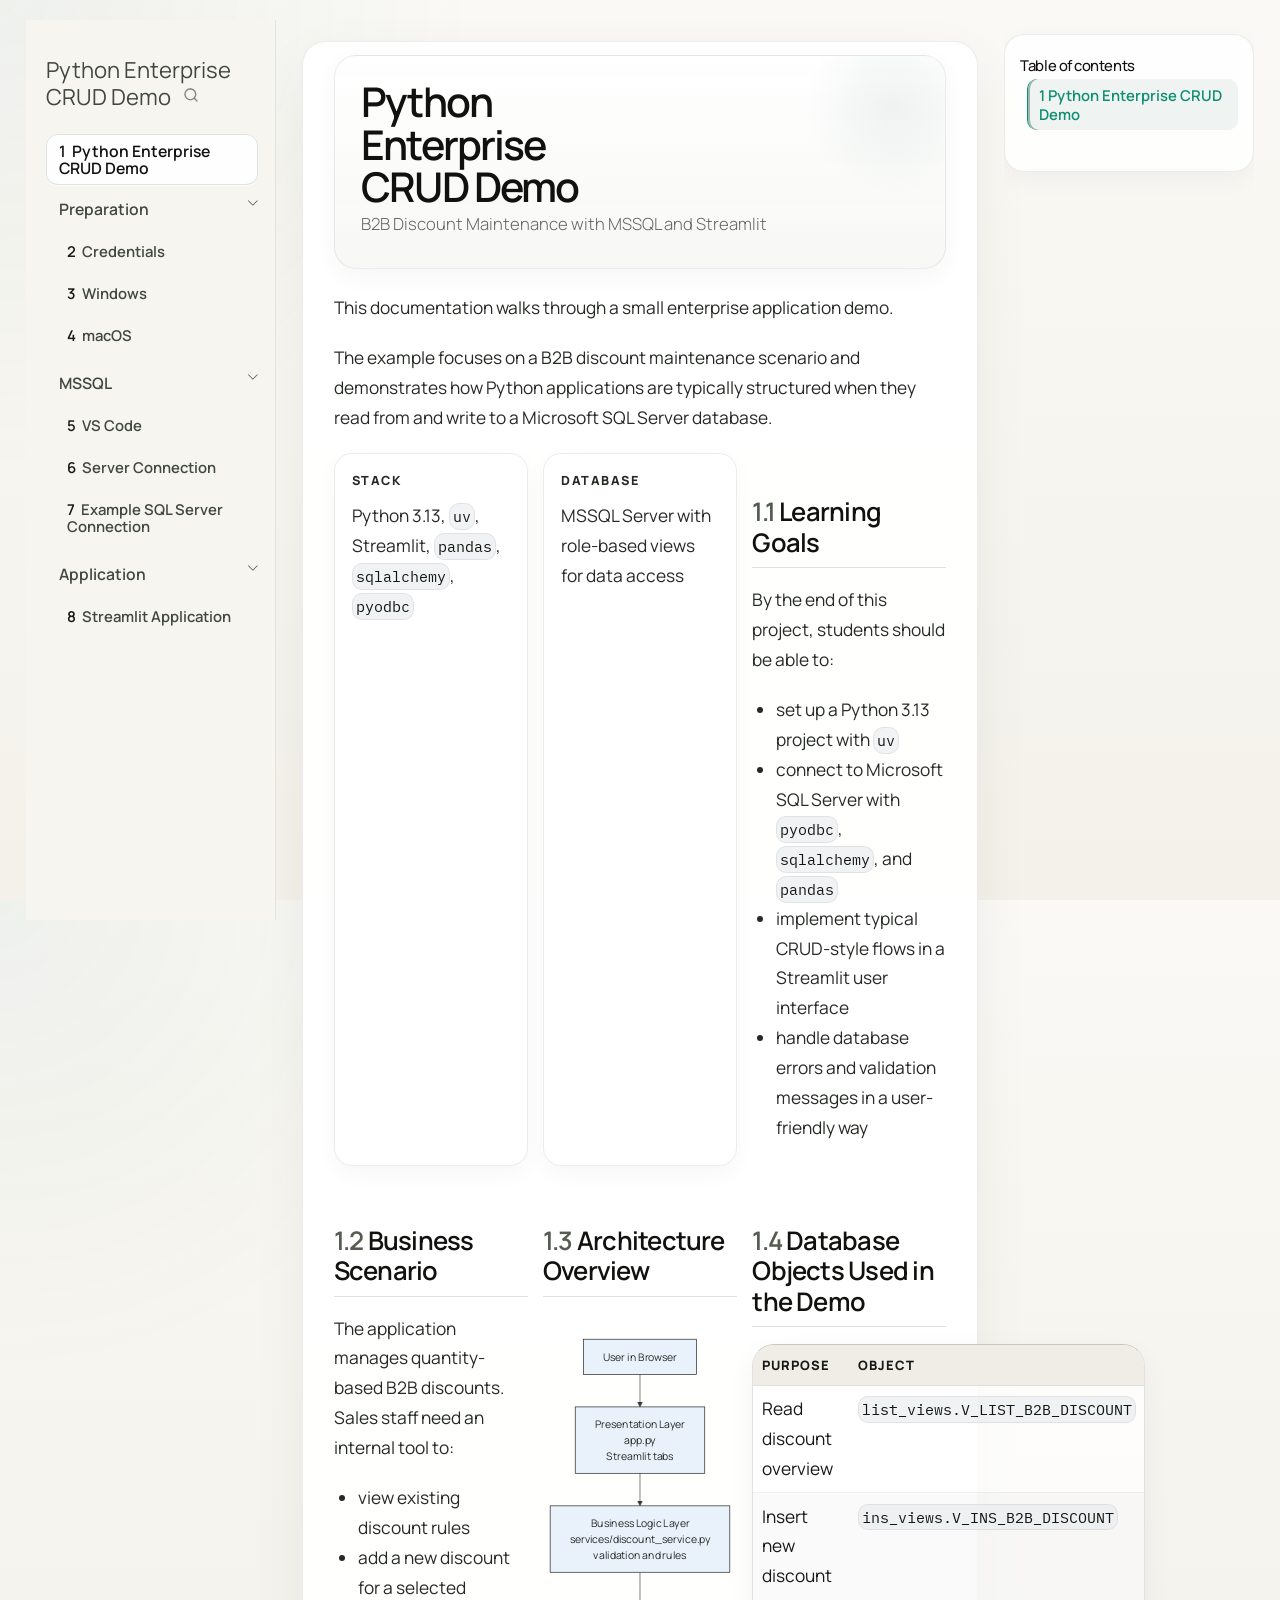
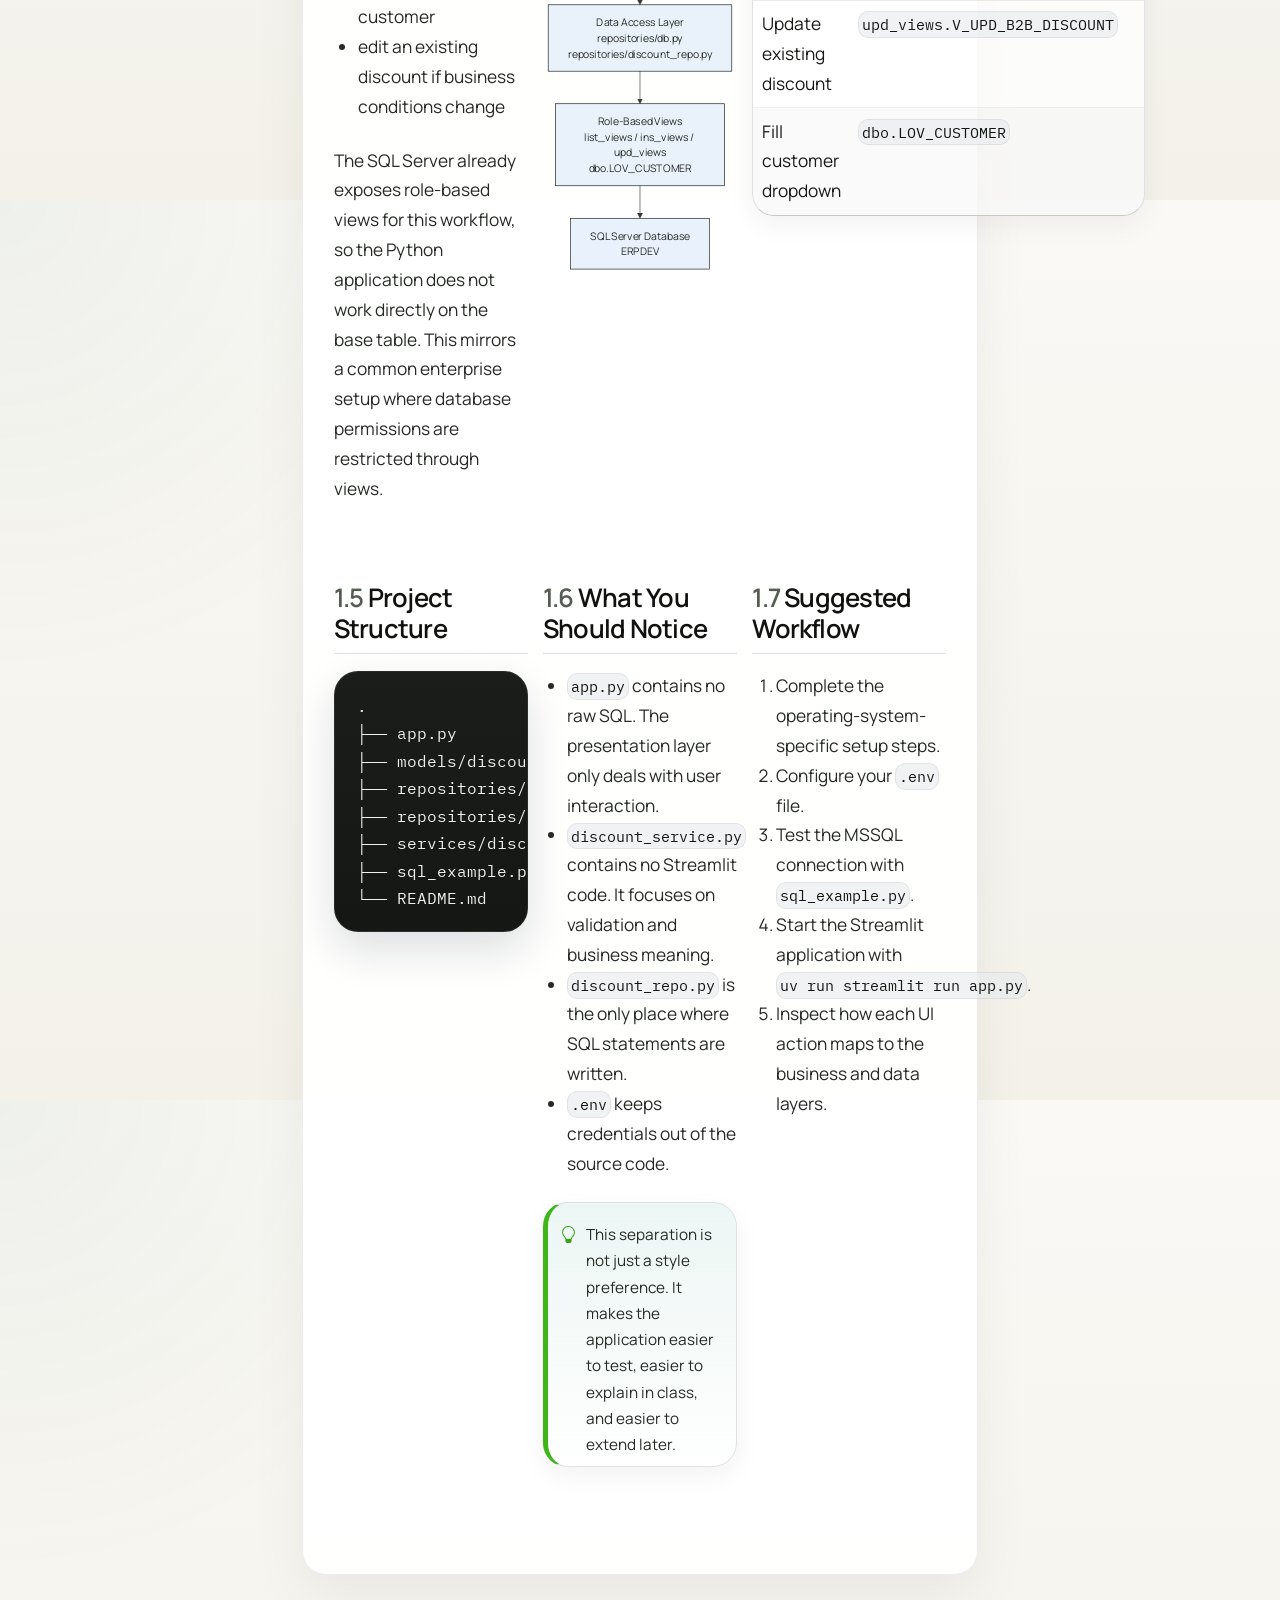
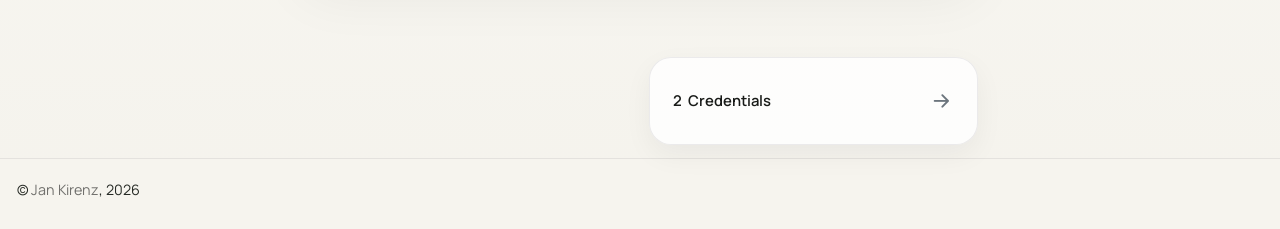
==== index.html @ 0cef2330 "Built site for gh-pages" ====
<!DOCTYPE html>
<html xmlns="http://www.w3.org/1999/xhtml" lang="en" xml:lang="en"><head>

<meta charset="utf-8">
<meta name="generator" content="quarto-1.8.27">

<meta name="viewport" content="width=device-width, initial-scale=1.0, user-scalable=yes">

<meta name="author" content="Jan Kirenz">

<title>Python Enterprise CRUD Demo</title>
<style>
code{white-space: pre-wrap;}
span.smallcaps{font-variant: small-caps;}
div.columns{display: flex; gap: min(4vw, 1.5em);}
div.column{flex: auto; overflow-x: auto;}
div.hanging-indent{margin-left: 1.5em; text-indent: -1.5em;}
ul.task-list{list-style: none;}
ul.task-list li input[type="checkbox"] {
  width: 0.8em;
  margin: 0 0.8em 0.2em -1em; /* quarto-specific, see https://github.com/quarto-dev/quarto-cli/issues/4556 */ 
  vertical-align: middle;
}
</style>


<script src="site_libs/quarto-nav/quarto-nav.js"></script>
<script src="site_libs/quarto-nav/headroom.min.js"></script>
<script src="site_libs/clipboard/clipboard.min.js"></script>
<script src="site_libs/quarto-search/autocomplete.umd.js"></script>
<script src="site_libs/quarto-search/fuse.min.js"></script>
<script src="site_libs/quarto-search/quarto-search.js"></script>
<meta name="quarto:offset" content="./">
<link href="./accounts.html" rel="next">
<script src="site_libs/quarto-html/quarto.js" type="module"></script>
<script src="site_libs/quarto-html/tabsets/tabsets.js" type="module"></script>
<script src="site_libs/quarto-html/axe/axe-check.js" type="module"></script>
<script src="site_libs/quarto-html/popper.min.js"></script>
<script src="site_libs/quarto-html/tippy.umd.min.js"></script>
<script src="site_libs/quarto-html/anchor.min.js"></script>
<link href="site_libs/quarto-html/tippy.css" rel="stylesheet">
<link href="site_libs/quarto-html/quarto-syntax-highlighting-a8f83c6add4bed76711a7100e5df97c0.css" rel="stylesheet" id="quarto-text-highlighting-styles">
<script src="site_libs/bootstrap/bootstrap.min.js"></script>
<link href="site_libs/bootstrap/bootstrap-icons.css" rel="stylesheet">
<link href="site_libs/bootstrap/bootstrap-d44f74c4fc11d621972452c195799036.min.css" rel="stylesheet" append-hash="true" id="quarto-bootstrap" data-mode="light">
<script id="quarto-search-options" type="application/json">{
  "location": "sidebar",
  "copy-button": false,
  "collapse-after": 3,
  "panel-placement": "start",
  "type": "overlay",
  "limit": 50,
  "keyboard-shortcut": [
    "f",
    "/",
    "s"
  ],
  "language": {
    "search-no-results-text": "No results",
    "search-matching-documents-text": "matching documents",
    "search-copy-link-title": "Copy link to search",
    "search-hide-matches-text": "Hide additional matches",
    "search-more-match-text": "more match in this document",
    "search-more-matches-text": "more matches in this document",
    "search-clear-button-title": "Clear",
    "search-text-placeholder": "",
    "search-detached-cancel-button-title": "Cancel",
    "search-submit-button-title": "Submit",
    "search-label": "Search"
  }
}</script>
<script src="site_libs/quarto-diagram/mermaid.min.js"></script>
<script src="site_libs/quarto-diagram/mermaid-init.js"></script>
<link href="site_libs/quarto-diagram/mermaid.css" rel="stylesheet">
<style>
.cmd-explain {
  font-weight: 600;
  margin-top: 1rem;
}
</style>


</head>

<body class="nav-sidebar floating quarto-light">

<div id="quarto-search-results"></div>
  <header id="quarto-header" class="headroom fixed-top">
  <nav class="quarto-secondary-nav">
    <div class="container-fluid d-flex">
      <button type="button" class="quarto-btn-toggle btn" data-bs-toggle="collapse" role="button" data-bs-target=".quarto-sidebar-collapse-item" aria-controls="quarto-sidebar" aria-expanded="false" aria-label="Toggle sidebar navigation" onclick="if (window.quartoToggleHeadroom) { window.quartoToggleHeadroom(); }">
        <i class="bi bi-layout-text-sidebar-reverse"></i>
      </button>
        <nav class="quarto-page-breadcrumbs" aria-label="breadcrumb"><ol class="breadcrumb"><li class="breadcrumb-item"><a href="./index.html"><span class="chapter-number">1</span>&nbsp; <span class="chapter-title">Python Enterprise CRUD Demo</span></a></li></ol></nav>
        <a class="flex-grow-1" role="navigation" data-bs-toggle="collapse" data-bs-target=".quarto-sidebar-collapse-item" aria-controls="quarto-sidebar" aria-expanded="false" aria-label="Toggle sidebar navigation" onclick="if (window.quartoToggleHeadroom) { window.quartoToggleHeadroom(); }">      
        </a>
      <button type="button" class="btn quarto-search-button" aria-label="Search" onclick="window.quartoOpenSearch();">
        <i class="bi bi-search"></i>
      </button>
    </div>
  </nav>
</header>
<!-- content -->
<div id="quarto-content" class="quarto-container page-columns page-rows-contents page-layout-article">
<!-- sidebar -->
  <nav id="quarto-sidebar" class="sidebar collapse collapse-horizontal quarto-sidebar-collapse-item sidebar-navigation floating overflow-auto">
    <div class="pt-lg-2 mt-2 text-left sidebar-header">
    <div class="sidebar-title mb-0 py-0">
      <a href="./">Python Enterprise CRUD Demo</a> 
        <div class="sidebar-tools-main">
    <div id="quarto-search" class="quarto-navigation-tool px-1" title="Search"></div>
</div>
    </div>
      </div>
    <div class="sidebar-menu-container"> 
    <ul class="list-unstyled mt-1">
        <li class="sidebar-item">
  <div class="sidebar-item-container"> 
  <a href="./index.html" class="sidebar-item-text sidebar-link active">
 <span class="menu-text"><span class="chapter-number">1</span>&nbsp; <span class="chapter-title">Python Enterprise CRUD Demo</span></span></a>
  </div>
</li>
        <li class="sidebar-item sidebar-item-section">
      <div class="sidebar-item-container"> 
            <a class="sidebar-item-text sidebar-link text-start" data-bs-toggle="collapse" data-bs-target="#quarto-sidebar-section-1" role="navigation" aria-expanded="true">
 <span class="menu-text">Preparation</span></a>
          <a class="sidebar-item-toggle text-start" data-bs-toggle="collapse" data-bs-target="#quarto-sidebar-section-1" role="navigation" aria-expanded="true" aria-label="Toggle section">
            <i class="bi bi-chevron-right ms-2"></i>
          </a> 
      </div>
      <ul id="quarto-sidebar-section-1" class="collapse list-unstyled sidebar-section depth1 show">  
          <li class="sidebar-item">
  <div class="sidebar-item-container"> 
  <a href="./accounts.html" class="sidebar-item-text sidebar-link">
 <span class="menu-text"><span class="chapter-number">2</span>&nbsp; <span class="chapter-title">Credentials</span></span></a>
  </div>
</li>
          <li class="sidebar-item">
  <div class="sidebar-item-container"> 
  <a href="./windows-setup.html" class="sidebar-item-text sidebar-link">
 <span class="menu-text"><span class="chapter-number">3</span>&nbsp; <span class="chapter-title">Windows</span></span></a>
  </div>
</li>
          <li class="sidebar-item">
  <div class="sidebar-item-container"> 
  <a href="./mac-setup.html" class="sidebar-item-text sidebar-link">
 <span class="menu-text"><span class="chapter-number">4</span>&nbsp; <span class="chapter-title">macOS</span></span></a>
  </div>
</li>
      </ul>
  </li>
        <li class="sidebar-item sidebar-item-section">
      <div class="sidebar-item-container"> 
            <a class="sidebar-item-text sidebar-link text-start" data-bs-toggle="collapse" data-bs-target="#quarto-sidebar-section-2" role="navigation" aria-expanded="true">
 <span class="menu-text">MSSQL</span></a>
          <a class="sidebar-item-toggle text-start" data-bs-toggle="collapse" data-bs-target="#quarto-sidebar-section-2" role="navigation" aria-expanded="true" aria-label="Toggle section">
            <i class="bi bi-chevron-right ms-2"></i>
          </a> 
      </div>
      <ul id="quarto-sidebar-section-2" class="collapse list-unstyled sidebar-section depth1 show">  
          <li class="sidebar-item">
  <div class="sidebar-item-container"> 
  <a href="./mssql-vscode.html" class="sidebar-item-text sidebar-link">
 <span class="menu-text"><span class="chapter-number">5</span>&nbsp; <span class="chapter-title">VS Code</span></span></a>
  </div>
</li>
          <li class="sidebar-item">
  <div class="sidebar-item-container"> 
  <a href="./mssql-connection.html" class="sidebar-item-text sidebar-link">
 <span class="menu-text"><span class="chapter-number">6</span>&nbsp; <span class="chapter-title">Server Connection</span></span></a>
  </div>
</li>
          <li class="sidebar-item">
  <div class="sidebar-item-container"> 
  <a href="./mssql-example.html" class="sidebar-item-text sidebar-link">
 <span class="menu-text"><span class="chapter-number">7</span>&nbsp; <span class="chapter-title">Example SQL Server Connection</span></span></a>
  </div>
</li>
      </ul>
  </li>
        <li class="sidebar-item sidebar-item-section">
      <div class="sidebar-item-container"> 
            <a class="sidebar-item-text sidebar-link text-start" data-bs-toggle="collapse" data-bs-target="#quarto-sidebar-section-3" role="navigation" aria-expanded="true">
 <span class="menu-text">Application</span></a>
          <a class="sidebar-item-toggle text-start" data-bs-toggle="collapse" data-bs-target="#quarto-sidebar-section-3" role="navigation" aria-expanded="true" aria-label="Toggle section">
            <i class="bi bi-chevron-right ms-2"></i>
          </a> 
      </div>
      <ul id="quarto-sidebar-section-3" class="collapse list-unstyled sidebar-section depth1 show">  
          <li class="sidebar-item">
  <div class="sidebar-item-container"> 
  <a href="./streamlit.html" class="sidebar-item-text sidebar-link">
 <span class="menu-text"><span class="chapter-number">8</span>&nbsp; <span class="chapter-title">Streamlit Application</span></span></a>
  </div>
</li>
      </ul>
  </li>
    </ul>
    </div>
</nav>
<div id="quarto-sidebar-glass" class="quarto-sidebar-collapse-item" data-bs-toggle="collapse" data-bs-target=".quarto-sidebar-collapse-item"></div>
<!-- margin-sidebar -->
    <div id="quarto-margin-sidebar" class="sidebar margin-sidebar">
        <nav id="TOC" role="doc-toc" class="toc-active">
    <h2 id="toc-title">Table of contents</h2>
   
  <ul>
  <li><a href="#python-enterprise-crud-demo" id="toc-python-enterprise-crud-demo" class="nav-link active" data-scroll-target="#python-enterprise-crud-demo"><span class="header-section-number">1</span> Python Enterprise CRUD Demo</a></li>
  </ul>
</nav>
    </div>
<!-- main -->
<main class="content" id="quarto-document-content">

<header id="title-block-header" class="quarto-title-block default">
<div class="quarto-title">
<h1 class="title">Python Enterprise CRUD Demo</h1>
<p class="subtitle lead">B2B Discount Maintenance with MSSQL and Streamlit</p>
</div>



<div class="quarto-title-meta">

    
  
    
  </div>
  


</header>


<section id="python-enterprise-crud-demo" class="level1" data-number="1">
<h1 data-number="1"><span class="header-section-number">1</span> Python Enterprise CRUD Demo</h1>
<p>This documentation walks through a small enterprise application demo.</p>
<p>The example focuses on a B2B discount maintenance scenario and demonstrates how Python applications are typically structured when they read from and write to a Microsoft SQL Server database.</p>
<div class="overview-grid">
<div class="overview-item">
<div class="overview-label">
<p>Stack</p>
</div>
<p>Python 3.13, <code>uv</code>, Streamlit, <code>pandas</code>, <code>sqlalchemy</code>, <code>pyodbc</code></p>
</div>
<div class="overview-item">
<div class="overview-label">
<p>Database</p>
</div>
<p>MSSQL Server with role-based views for data access</p>
</div>
<section id="learning-goals" class="level2" data-number="1.1">
<h2 data-number="1.1" class="anchored" data-anchor-id="learning-goals"><span class="header-section-number">1.1</span> Learning Goals</h2>
<p>By the end of this project, students should be able to:</p>
<ul>
<li>set up a Python 3.13 project with <code>uv</code></li>
<li>connect to Microsoft SQL Server with <code>pyodbc</code>, <code>sqlalchemy</code>, and <code>pandas</code></li>
<li>implement typical CRUD-style flows in a Streamlit user interface</li>
<li>handle database errors and validation messages in a user-friendly way</li>
</ul>
</section>
<section id="business-scenario" class="level2" data-number="1.2">
<h2 data-number="1.2" class="anchored" data-anchor-id="business-scenario"><span class="header-section-number">1.2</span> Business Scenario</h2>
<p>The application manages quantity-based B2B discounts. Sales staff need an internal tool to:</p>
<ul>
<li>view existing discount rules</li>
<li>add a new discount for a selected customer</li>
<li>edit an existing discount if business conditions change</li>
</ul>
<p>The SQL Server already exposes role-based views for this workflow, so the Python application does not work directly on the base table. This mirrors a common enterprise setup where database permissions are restricted through views.</p>
</section>
<section id="architecture-overview" class="level2" data-number="1.3">
<h2 data-number="1.3" class="anchored" data-anchor-id="architecture-overview"><span class="header-section-number">1.3</span> Architecture Overview</h2>
<div class="cell" data-layout-align="default">
<div class="cell-output-display">
<div>
<p></p><figure class="figure"><p></p>
<div>
<pre class="mermaid mermaid-js">flowchart TD
    U["User in Browser"] --&gt; A["Presentation Layer&lt;br&gt;app.py&lt;br&gt;Streamlit tabs"]
    A --&gt; B["Business Logic Layer&lt;br&gt;services/discount_service.py&lt;br&gt;validation and rules"]
    B --&gt; C["Data Access Layer&lt;br&gt;repositories/db.py&lt;br&gt;repositories/discount_repo.py"]
    C --&gt; D["Role-Based Views&lt;br&gt;list_views / ins_views / upd_views&lt;br&gt;dbo.LOV_CUSTOMER"]
    D --&gt; E["SQL Server Database&lt;br&gt;ERPDEV"]
</pre>
</div>
<p></p></figure><p></p>
</div>
</div>
</div>
</section>
<section id="database-objects-used-in-the-demo" class="level2" data-number="1.4">
<h2 data-number="1.4" class="anchored" data-anchor-id="database-objects-used-in-the-demo"><span class="header-section-number">1.4</span> Database Objects Used in the Demo</h2>
<table class="caption-top table">
<thead>
<tr class="header">
<th>Purpose</th>
<th>Object</th>
</tr>
</thead>
<tbody>
<tr class="odd">
<td>Read discount overview</td>
<td><code>list_views.V_LIST_B2B_DISCOUNT</code></td>
</tr>
<tr class="even">
<td>Insert new discount</td>
<td><code>ins_views.V_INS_B2B_DISCOUNT</code></td>
</tr>
<tr class="odd">
<td>Update existing discount</td>
<td><code>upd_views.V_UPD_B2B_DISCOUNT</code></td>
</tr>
<tr class="even">
<td>Fill customer dropdown</td>
<td><code>dbo.LOV_CUSTOMER</code></td>
</tr>
</tbody>
</table>
</section>
<section id="project-structure" class="level2" data-number="1.5">
<h2 data-number="1.5" class="anchored" data-anchor-id="project-structure"><span class="header-section-number">1.5</span> Project Structure</h2>
<pre class="text"><code>.
├── app.py
├── models/discount.py
├── repositories/db.py
├── repositories/discount_repo.py
├── services/discount_service.py
├── sql_example.py
└── README.md</code></pre>
</section>
<section id="what-you-should-notice" class="level2" data-number="1.6">
<h2 data-number="1.6" class="anchored" data-anchor-id="what-you-should-notice"><span class="header-section-number">1.6</span> What You Should Notice</h2>
<ul>
<li><code>app.py</code> contains no raw SQL. The presentation layer only deals with user interaction.</li>
<li><code>discount_service.py</code> contains no Streamlit code. It focuses on validation and business meaning.</li>
<li><code>discount_repo.py</code> is the only place where SQL statements are written.</li>
<li><code>.env</code> keeps credentials out of the source code.</li>
</ul>
<div class="callout callout-style-simple callout-tip">
<div class="callout-body d-flex">
<div class="callout-icon-container">
<i class="callout-icon"></i>
</div>
<div class="callout-body-container">
<p>This separation is not just a style preference. It makes the application easier to test, easier to explain in class, and easier to extend later.</p>
</div>
</div>
</div>
</section>
<section id="suggested-workflow" class="level2" data-number="1.7">
<h2 data-number="1.7" class="anchored" data-anchor-id="suggested-workflow"><span class="header-section-number">1.7</span> Suggested Workflow</h2>
<ol type="1">
<li>Complete the operating-system-specific setup steps.</li>
<li>Configure your <code>.env</code> file.</li>
<li>Test the MSSQL connection with <code>sql_example.py</code>.</li>
<li>Start the Streamlit application with <code>uv run streamlit run app.py</code>.</li>
<li>Inspect how each UI action maps to the business and data layers.</li>
</ol>


</section>
</div>
</section>

</main> <!-- /main -->
<script id="quarto-html-after-body" type="application/javascript">
  window.document.addEventListener("DOMContentLoaded", function (event) {
    const icon = "";
    const anchorJS = new window.AnchorJS();
    anchorJS.options = {
      placement: 'right',
      icon: icon
    };
    anchorJS.add('.anchored');
    const isCodeAnnotation = (el) => {
      for (const clz of el.classList) {
        if (clz.startsWith('code-annotation-')) {                     
          return true;
        }
      }
      return false;
    }
    const onCopySuccess = function(e) {
      // button target
      const button = e.trigger;
      // don't keep focus
      button.blur();
      // flash "checked"
      button.classList.add('code-copy-button-checked');
      var currentTitle = button.getAttribute("title");
      button.setAttribute("title", "Copied!");
      let tooltip;
      if (window.bootstrap) {
        button.setAttribute("data-bs-toggle", "tooltip");
        button.setAttribute("data-bs-placement", "left");
        button.setAttribute("data-bs-title", "Copied!");
        tooltip = new bootstrap.Tooltip(button, 
          { trigger: "manual", 
            customClass: "code-copy-button-tooltip",
            offset: [0, -8]});
        tooltip.show();    
      }
      setTimeout(function() {
        if (tooltip) {
          tooltip.hide();
          button.removeAttribute("data-bs-title");
          button.removeAttribute("data-bs-toggle");
          button.removeAttribute("data-bs-placement");
        }
        button.setAttribute("title", currentTitle);
        button.classList.remove('code-copy-button-checked');
      }, 1000);
      // clear code selection
      e.clearSelection();
    }
    const getTextToCopy = function(trigger) {
      const outerScaffold = trigger.parentElement.cloneNode(true);
      const codeEl = outerScaffold.querySelector('code');
      for (const childEl of codeEl.children) {
        if (isCodeAnnotation(childEl)) {
          childEl.remove();
        }
      }
      return codeEl.innerText;
    }
    const clipboard = new window.ClipboardJS('.code-copy-button:not([data-in-quarto-modal])', {
      text: getTextToCopy
    });
    clipboard.on('success', onCopySuccess);
    if (window.document.getElementById('quarto-embedded-source-code-modal')) {
      const clipboardModal = new window.ClipboardJS('.code-copy-button[data-in-quarto-modal]', {
        text: getTextToCopy,
        container: window.document.getElementById('quarto-embedded-source-code-modal')
      });
      clipboardModal.on('success', onCopySuccess);
    }
      var localhostRegex = new RegExp(/^(?:http|https):\/\/localhost\:?[0-9]*\//);
      var mailtoRegex = new RegExp(/^mailto:/);
        var filterRegex = new RegExp('/' + window.location.host + '/');
      var isInternal = (href) => {
          return filterRegex.test(href) || localhostRegex.test(href) || mailtoRegex.test(href);
      }
      // Inspect non-navigation links and adorn them if external
     var links = window.document.querySelectorAll('a[href]:not(.nav-link):not(.navbar-brand):not(.toc-action):not(.sidebar-link):not(.sidebar-item-toggle):not(.pagination-link):not(.no-external):not([aria-hidden]):not(.dropdown-item):not(.quarto-navigation-tool):not(.about-link)');
      for (var i=0; i<links.length; i++) {
        const link = links[i];
        if (!isInternal(link.href)) {
          // undo the damage that might have been done by quarto-nav.js in the case of
          // links that we want to consider external
          if (link.dataset.originalHref !== undefined) {
            link.href = link.dataset.originalHref;
          }
        }
      }
    function tippyHover(el, contentFn, onTriggerFn, onUntriggerFn) {
      const config = {
        allowHTML: true,
        maxWidth: 500,
        delay: 100,
        arrow: false,
        appendTo: function(el) {
            return el.parentElement;
        },
        interactive: true,
        interactiveBorder: 10,
        theme: 'quarto',
        placement: 'bottom-start',
      };
      if (contentFn) {
        config.content = contentFn;
      }
      if (onTriggerFn) {
        config.onTrigger = onTriggerFn;
      }
      if (onUntriggerFn) {
        config.onUntrigger = onUntriggerFn;
      }
      window.tippy(el, config); 
    }
    const noterefs = window.document.querySelectorAll('a[role="doc-noteref"]');
    for (var i=0; i<noterefs.length; i++) {
      const ref = noterefs[i];
      tippyHover(ref, function() {
        // use id or data attribute instead here
        let href = ref.getAttribute('data-footnote-href') || ref.getAttribute('href');
        try { href = new URL(href).hash; } catch {}
        const id = href.replace(/^#\/?/, "");
        const note = window.document.getElementById(id);
        if (note) {
          return note.innerHTML;
        } else {
          return "";
        }
      });
    }
    const xrefs = window.document.querySelectorAll('a.quarto-xref');
    const processXRef = (id, note) => {
      // Strip column container classes
      const stripColumnClz = (el) => {
        el.classList.remove("page-full", "page-columns");
        if (el.children) {
          for (const child of el.children) {
            stripColumnClz(child);
          }
        }
      }
      stripColumnClz(note)
      if (id === null || id.startsWith('sec-')) {
        // Special case sections, only their first couple elements
        const container = document.createElement("div");
        if (note.children && note.children.length > 2) {
          container.appendChild(note.children[0].cloneNode(true));
          for (let i = 1; i < note.children.length; i++) {
            const child = note.children[i];
            if (child.tagName === "P" && child.innerText === "") {
              continue;
            } else {
              container.appendChild(child.cloneNode(true));
              break;
            }
          }
          if (window.Quarto?.typesetMath) {
            window.Quarto.typesetMath(container);
          }
          return container.innerHTML
        } else {
          if (window.Quarto?.typesetMath) {
            window.Quarto.typesetMath(note);
          }
          return note.innerHTML;
        }
      } else {
        // Remove any anchor links if they are present
        const anchorLink = note.querySelector('a.anchorjs-link');
        if (anchorLink) {
          anchorLink.remove();
        }
        if (window.Quarto?.typesetMath) {
          window.Quarto.typesetMath(note);
        }
        if (note.classList.contains("callout")) {
          return note.outerHTML;
        } else {
          return note.innerHTML;
        }
      }
    }
    for (var i=0; i<xrefs.length; i++) {
      const xref = xrefs[i];
      tippyHover(xref, undefined, function(instance) {
        instance.disable();
        let url = xref.getAttribute('href');
        let hash = undefined; 
        if (url.startsWith('#')) {
          hash = url;
        } else {
          try { hash = new URL(url).hash; } catch {}
        }
        if (hash) {
          const id = hash.replace(/^#\/?/, "");
          const note = window.document.getElementById(id);
          if (note !== null) {
            try {
              const html = processXRef(id, note.cloneNode(true));
              instance.setContent(html);
            } finally {
              instance.enable();
              instance.show();
            }
          } else {
            // See if we can fetch this
            fetch(url.split('#')[0])
            .then(res => res.text())
            .then(html => {
              const parser = new DOMParser();
              const htmlDoc = parser.parseFromString(html, "text/html");
              const note = htmlDoc.getElementById(id);
              if (note !== null) {
                const html = processXRef(id, note);
                instance.setContent(html);
              } 
            }).finally(() => {
              instance.enable();
              instance.show();
            });
          }
        } else {
          // See if we can fetch a full url (with no hash to target)
          // This is a special case and we should probably do some content thinning / targeting
          fetch(url)
          .then(res => res.text())
          .then(html => {
            const parser = new DOMParser();
            const htmlDoc = parser.parseFromString(html, "text/html");
            const note = htmlDoc.querySelector('main.content');
            if (note !== null) {
              // This should only happen for chapter cross references
              // (since there is no id in the URL)
              // remove the first header
              if (note.children.length > 0 && note.children[0].tagName === "HEADER") {
                note.children[0].remove();
              }
              const html = processXRef(null, note);
              instance.setContent(html);
            } 
          }).finally(() => {
            instance.enable();
            instance.show();
          });
        }
      }, function(instance) {
      });
    }
        let selectedAnnoteEl;
        const selectorForAnnotation = ( cell, annotation) => {
          let cellAttr = 'data-code-cell="' + cell + '"';
          let lineAttr = 'data-code-annotation="' +  annotation + '"';
          const selector = 'span[' + cellAttr + '][' + lineAttr + ']';
          return selector;
        }
        const selectCodeLines = (annoteEl) => {
          const doc = window.document;
          const targetCell = annoteEl.getAttribute("data-target-cell");
          const targetAnnotation = annoteEl.getAttribute("data-target-annotation");
          const annoteSpan = window.document.querySelector(selectorForAnnotation(targetCell, targetAnnotation));
          const lines = annoteSpan.getAttribute("data-code-lines").split(",");
          const lineIds = lines.map((line) => {
            return targetCell + "-" + line;
          })
          let top = null;
          let height = null;
          let parent = null;
          if (lineIds.length > 0) {
              //compute the position of the single el (top and bottom and make a div)
              const el = window.document.getElementById(lineIds[0]);
              top = el.offsetTop;
              height = el.offsetHeight;
              parent = el.parentElement.parentElement;
            if (lineIds.length > 1) {
              const lastEl = window.document.getElementById(lineIds[lineIds.length - 1]);
              const bottom = lastEl.offsetTop + lastEl.offsetHeight;
              height = bottom - top;
            }
            if (top !== null && height !== null && parent !== null) {
              // cook up a div (if necessary) and position it 
              let div = window.document.getElementById("code-annotation-line-highlight");
              if (div === null) {
                div = window.document.createElement("div");
                div.setAttribute("id", "code-annotation-line-highlight");
                div.style.position = 'absolute';
                parent.appendChild(div);
              }
              div.style.top = top - 2 + "px";
              div.style.height = height + 4 + "px";
              div.style.left = 0;
              let gutterDiv = window.document.getElementById("code-annotation-line-highlight-gutter");
              if (gutterDiv === null) {
                gutterDiv = window.document.createElement("div");
                gutterDiv.setAttribute("id", "code-annotation-line-highlight-gutter");
                gutterDiv.style.position = 'absolute';
                const codeCell = window.document.getElementById(targetCell);
                const gutter = codeCell.querySelector('.code-annotation-gutter');
                gutter.appendChild(gutterDiv);
              }
              gutterDiv.style.top = top - 2 + "px";
              gutterDiv.style.height = height + 4 + "px";
            }
            selectedAnnoteEl = annoteEl;
          }
        };
        const unselectCodeLines = () => {
          const elementsIds = ["code-annotation-line-highlight", "code-annotation-line-highlight-gutter"];
          elementsIds.forEach((elId) => {
            const div = window.document.getElementById(elId);
            if (div) {
              div.remove();
            }
          });
          selectedAnnoteEl = undefined;
        };
          // Handle positioning of the toggle
      window.addEventListener(
        "resize",
        throttle(() => {
          elRect = undefined;
          if (selectedAnnoteEl) {
            selectCodeLines(selectedAnnoteEl);
          }
        }, 10)
      );
      function throttle(fn, ms) {
      let throttle = false;
      let timer;
        return (...args) => {
          if(!throttle) { // first call gets through
              fn.apply(this, args);
              throttle = true;
          } else { // all the others get throttled
              if(timer) clearTimeout(timer); // cancel #2
              timer = setTimeout(() => {
                fn.apply(this, args);
                timer = throttle = false;
              }, ms);
          }
        };
      }
        // Attach click handler to the DT
        const annoteDls = window.document.querySelectorAll('dt[data-target-cell]');
        for (const annoteDlNode of annoteDls) {
          annoteDlNode.addEventListener('click', (event) => {
            const clickedEl = event.target;
            if (clickedEl !== selectedAnnoteEl) {
              unselectCodeLines();
              const activeEl = window.document.querySelector('dt[data-target-cell].code-annotation-active');
              if (activeEl) {
                activeEl.classList.remove('code-annotation-active');
              }
              selectCodeLines(clickedEl);
              clickedEl.classList.add('code-annotation-active');
            } else {
              // Unselect the line
              unselectCodeLines();
              clickedEl.classList.remove('code-annotation-active');
            }
          });
        }
    const findCites = (el) => {
      const parentEl = el.parentElement;
      if (parentEl) {
        const cites = parentEl.dataset.cites;
        if (cites) {
          return {
            el,
            cites: cites.split(' ')
          };
        } else {
          return findCites(el.parentElement)
        }
      } else {
        return undefined;
      }
    };
    var bibliorefs = window.document.querySelectorAll('a[role="doc-biblioref"]');
    for (var i=0; i<bibliorefs.length; i++) {
      const ref = bibliorefs[i];
      const citeInfo = findCites(ref);
      if (citeInfo) {
        tippyHover(citeInfo.el, function() {
          var popup = window.document.createElement('div');
          citeInfo.cites.forEach(function(cite) {
            var citeDiv = window.document.createElement('div');
            citeDiv.classList.add('hanging-indent');
            citeDiv.classList.add('csl-entry');
            var biblioDiv = window.document.getElementById('ref-' + cite);
            if (biblioDiv) {
              citeDiv.innerHTML = biblioDiv.innerHTML;
            }
            popup.appendChild(citeDiv);
          });
          return popup.innerHTML;
        });
      }
    }
  });
  </script>
<nav class="page-navigation">
  <div class="nav-page nav-page-previous">
  </div>
  <div class="nav-page nav-page-next">
      <a href="./accounts.html" class="pagination-link" aria-label="Credentials">
        <span class="nav-page-text"><span class="chapter-number">2</span>&nbsp; <span class="chapter-title">Credentials</span></span> <i class="bi bi-arrow-right-short"></i>
      </a>
  </div>
</nav>
</div> <!-- /content -->
<footer class="footer">
  <div class="nav-footer">
    <div class="nav-footer-left">
<p>© <a href="https://www.kirenz.com/">Jan Kirenz</a>, 2026</p>
</div>   
    <div class="nav-footer-center">
      &nbsp;
    </div>
    <div class="nav-footer-right">
      &nbsp;
    </div>
  </div>
</footer>




</body></html>
---- site_libs/quarto-html/tippy.css ----
.tippy-box[data-animation=fade][data-state=hidden]{opacity:0}[data-tippy-root]{max-width:calc(100vw - 10px)}.tippy-box{position:relative;background-color:#333;color:#fff;border-radius:4px;font-size:14px;line-height:1.4;white-space:normal;outline:0;transition-property:transform,visibility,opacity}.tippy-box[data-placement^=top]>.tippy-arrow{bottom:0}.tippy-box[data-placement^=top]>.tippy-arrow:before{bottom:-7px;left:0;border-width:8px 8px 0;border-top-color:initial;transform-origin:center top}.tippy-box[data-placement^=bottom]>.tippy-arrow{top:0}.tippy-box[data-placement^=bottom]>.tippy-arrow:before{top:-7px;left:0;border-width:0 8px 8px;border-bottom-color:initial;transform-origin:center bottom}.tippy-box[data-placement^=left]>.tippy-arrow{right:0}.tippy-box[data-placement^=left]>.tippy-arrow:before{border-width:8px 0 8px 8px;border-left-color:initial;right:-7px;transform-origin:center left}.tippy-box[data-placement^=right]>.tippy-arrow{left:0}.tippy-box[data-placement^=right]>.tippy-arrow:before{left:-7px;border-width:8px 8px 8px 0;border-right-color:initial;transform-origin:center right}.tippy-box[data-inertia][data-state=visible]{transition-timing-function:cubic-bezier(.54,1.5,.38,1.11)}.tippy-arrow{width:16px;height:16px;color:#333}.tippy-arrow:before{content:"";position:absolute;border-color:transparent;border-style:solid}.tippy-content{position:relative;padding:5px 9px;z-index:1}
---- site_libs/quarto-html/quarto-syntax-highlighting-a8f83c6add4bed76711a7100e5df97c0.css ----
/* quarto syntax highlight colors */
:root {
  --quarto-hl-al-color: #ff5555;
  --quarto-hl-an-color: #6a737d;
  --quarto-hl-at-color: #d73a49;
  --quarto-hl-bn-color: #005cc5;
  --quarto-hl-bu-color: #d73a49;
  --quarto-hl-ch-color: #032f62;
  --quarto-hl-co-color: #6a737d;
  --quarto-hl-cv-color: #6a737d;
  --quarto-hl-cn-color: #005cc5;
  --quarto-hl-cf-color: #d73a49;
  --quarto-hl-dt-color: #d73a49;
  --quarto-hl-dv-color: #005cc5;
  --quarto-hl-do-color: #6a737d;
  --quarto-hl-er-color: #ff5555;
  --quarto-hl-ex-color: #d73a49;
  --quarto-hl-fl-color: #005cc5;
  --quarto-hl-fu-color: #6f42c1;
  --quarto-hl-im-color: #032f62;
  --quarto-hl-in-color: #6a737d;
  --quarto-hl-kw-color: #d73a49;
  --quarto-hl-op-color: #24292e;
  --quarto-hl-pp-color: #d73a49;
  --quarto-hl-re-color: #6a737d;
  --quarto-hl-sc-color: #005cc5;
  --quarto-hl-ss-color: #032f62;
  --quarto-hl-st-color: #032f62;
  --quarto-hl-va-color: #e36209;
  --quarto-hl-vs-color: #032f62;
  --quarto-hl-wa-color: #ff5555;
}

/* other quarto variables */
:root {
  --quarto-font-monospace: "IBM Plex Mono", "SFMono-Regular", ui-monospace, monospace;
}

/* syntax highlight based on Pandoc's rules */
pre > code.sourceCode > span {
  color: #24292e;
}

code.sourceCode > span {
  color: #24292e;
}

div.sourceCode,
div.sourceCode pre.sourceCode {
  color: #24292e;
}

/* Normal */
code span {
  color: #24292e;
}

/* Alert */
code span.al {
  font-weight: bold;
  color: #ff5555;
}

/* Annotation */
code span.an {
  color: #6a737d;
}

/* Attribute */
code span.at {
  color: #d73a49;
}

/* BaseN */
code span.bn {
  color: #005cc5;
}

/* BuiltIn */
code span.bu {
  color: #d73a49;
}

/* ControlFlow */
code span.cf {
  color: #d73a49;
}

/* Char */
code span.ch {
  color: #032f62;
}

/* Constant */
code span.cn {
  color: #005cc5;
}

/* Comment */
code span.co {
  color: #6a737d;
}

/* CommentVar */
code span.cv {
  color: #6a737d;
}

/* Documentation */
code span.do {
  color: #6a737d;
}

/* DataType */
code span.dt {
  color: #d73a49;
}

/* DecVal */
code span.dv {
  color: #005cc5;
}

/* Error */
code span.er {
  color: #ff5555;
  text-decoration: underline;
}

/* Extension */
code span.ex {
  font-weight: bold;
  color: #d73a49;
}

/* Float */
code span.fl {
  color: #005cc5;
}

/* Function */
code span.fu {
  color: #6f42c1;
}

/* Import */
code span.im {
  color: #032f62;
}

/* Information */
code span.in {
  color: #6a737d;
}

/* Keyword */
code span.kw {
  color: #d73a49;
}

/* Operator */
code span.op {
  color: #24292e;
}

/* Preprocessor */
code span.pp {
  color: #d73a49;
}

/* RegionMarker */
code span.re {
  color: #6a737d;
}

/* SpecialChar */
code span.sc {
  color: #005cc5;
}

/* SpecialString */
code span.ss {
  color: #032f62;
}

/* String */
code span.st {
  color: #032f62;
}

/* Variable */
code span.va {
  color: #e36209;
}

/* VerbatimString */
code span.vs {
  color: #032f62;
}

/* Warning */
code span.wa {
  color: #ff5555;
}

.prevent-inlining {
  content: "</";
}

/*# sourceMappingURL=7f3b8665911c2407cc995662e1ea4847.css.map */
---- site_libs/quarto-diagram/mermaid.css ----
.mermaidTooltip {
  position: absolute;
  text-align: center;
  max-width: 200px;
  padding: 2px;
  font-family: "trebuchet ms", verdana, arial;
  font-size: 12px;
  background: #ffffde;
  border: 1px solid #aaaa33;
  border-radius: 2px;
  pointer-events: none;
  z-index: 1000;
}
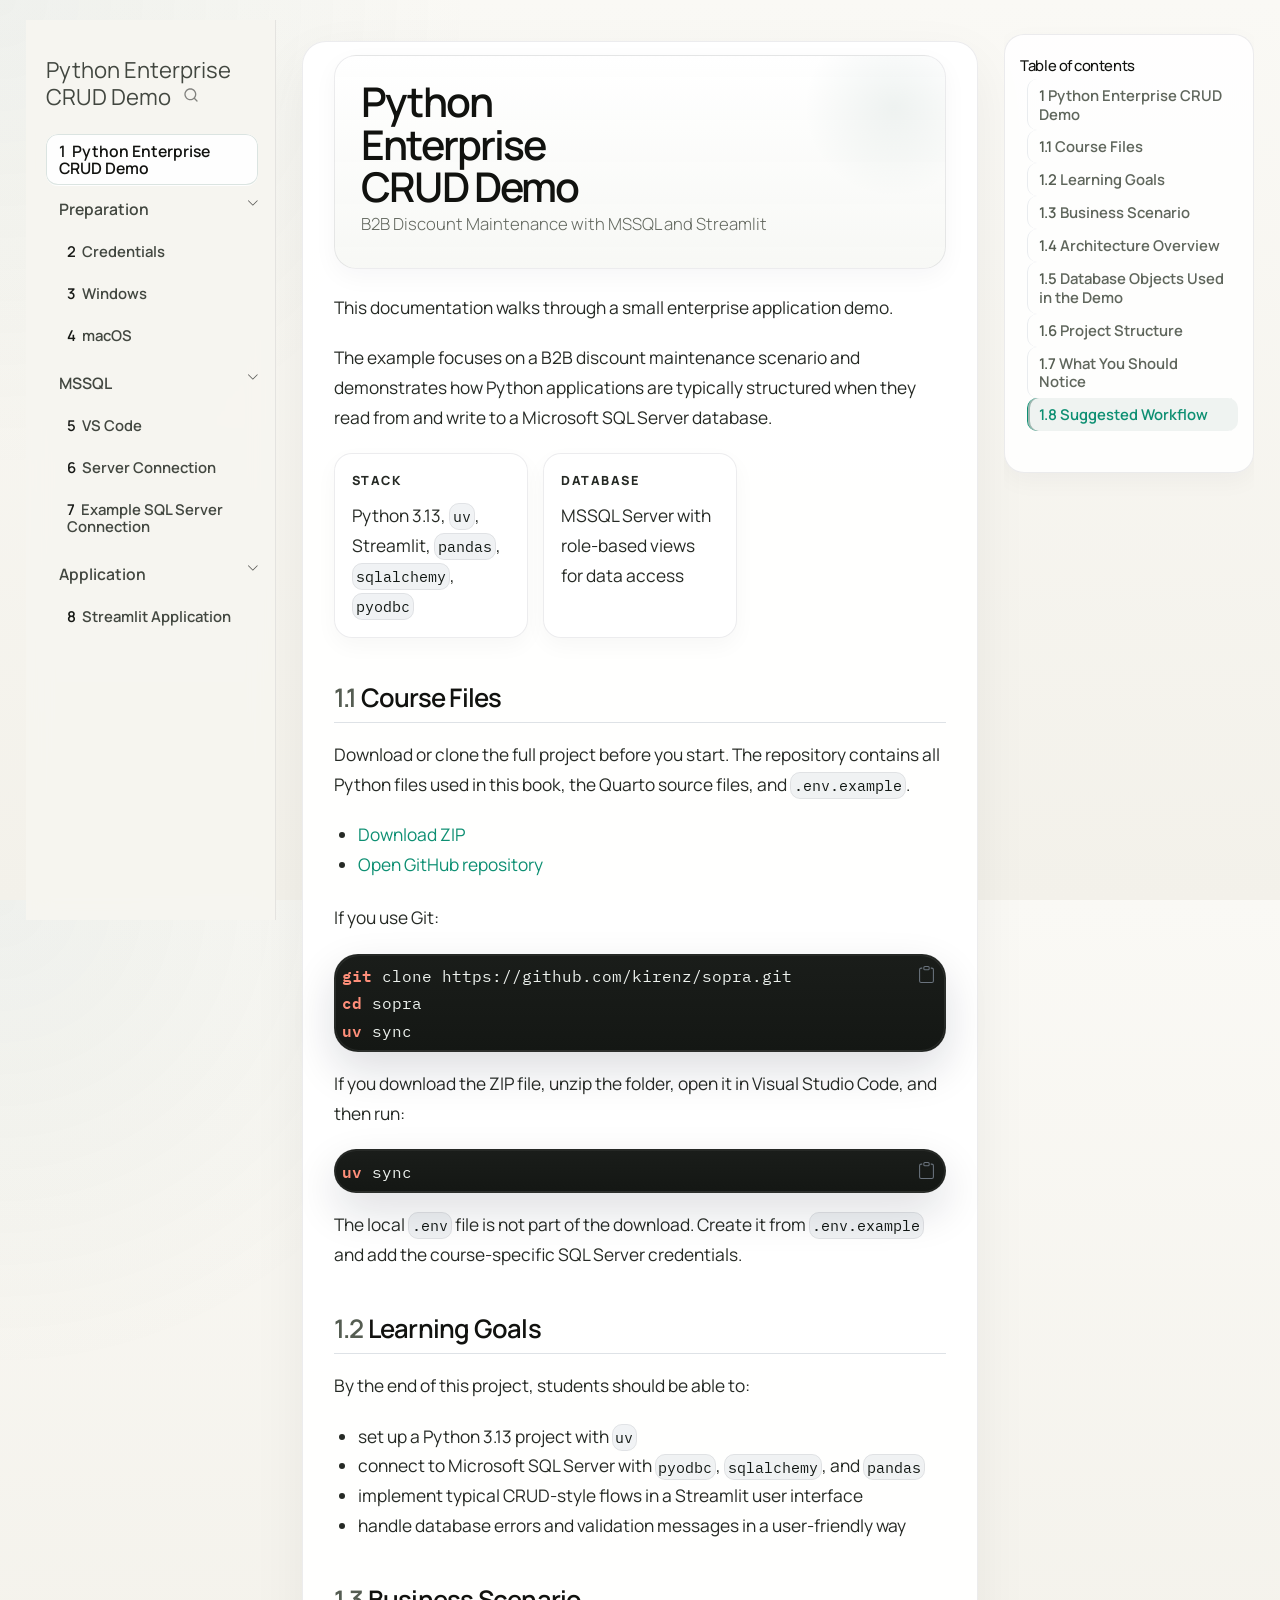
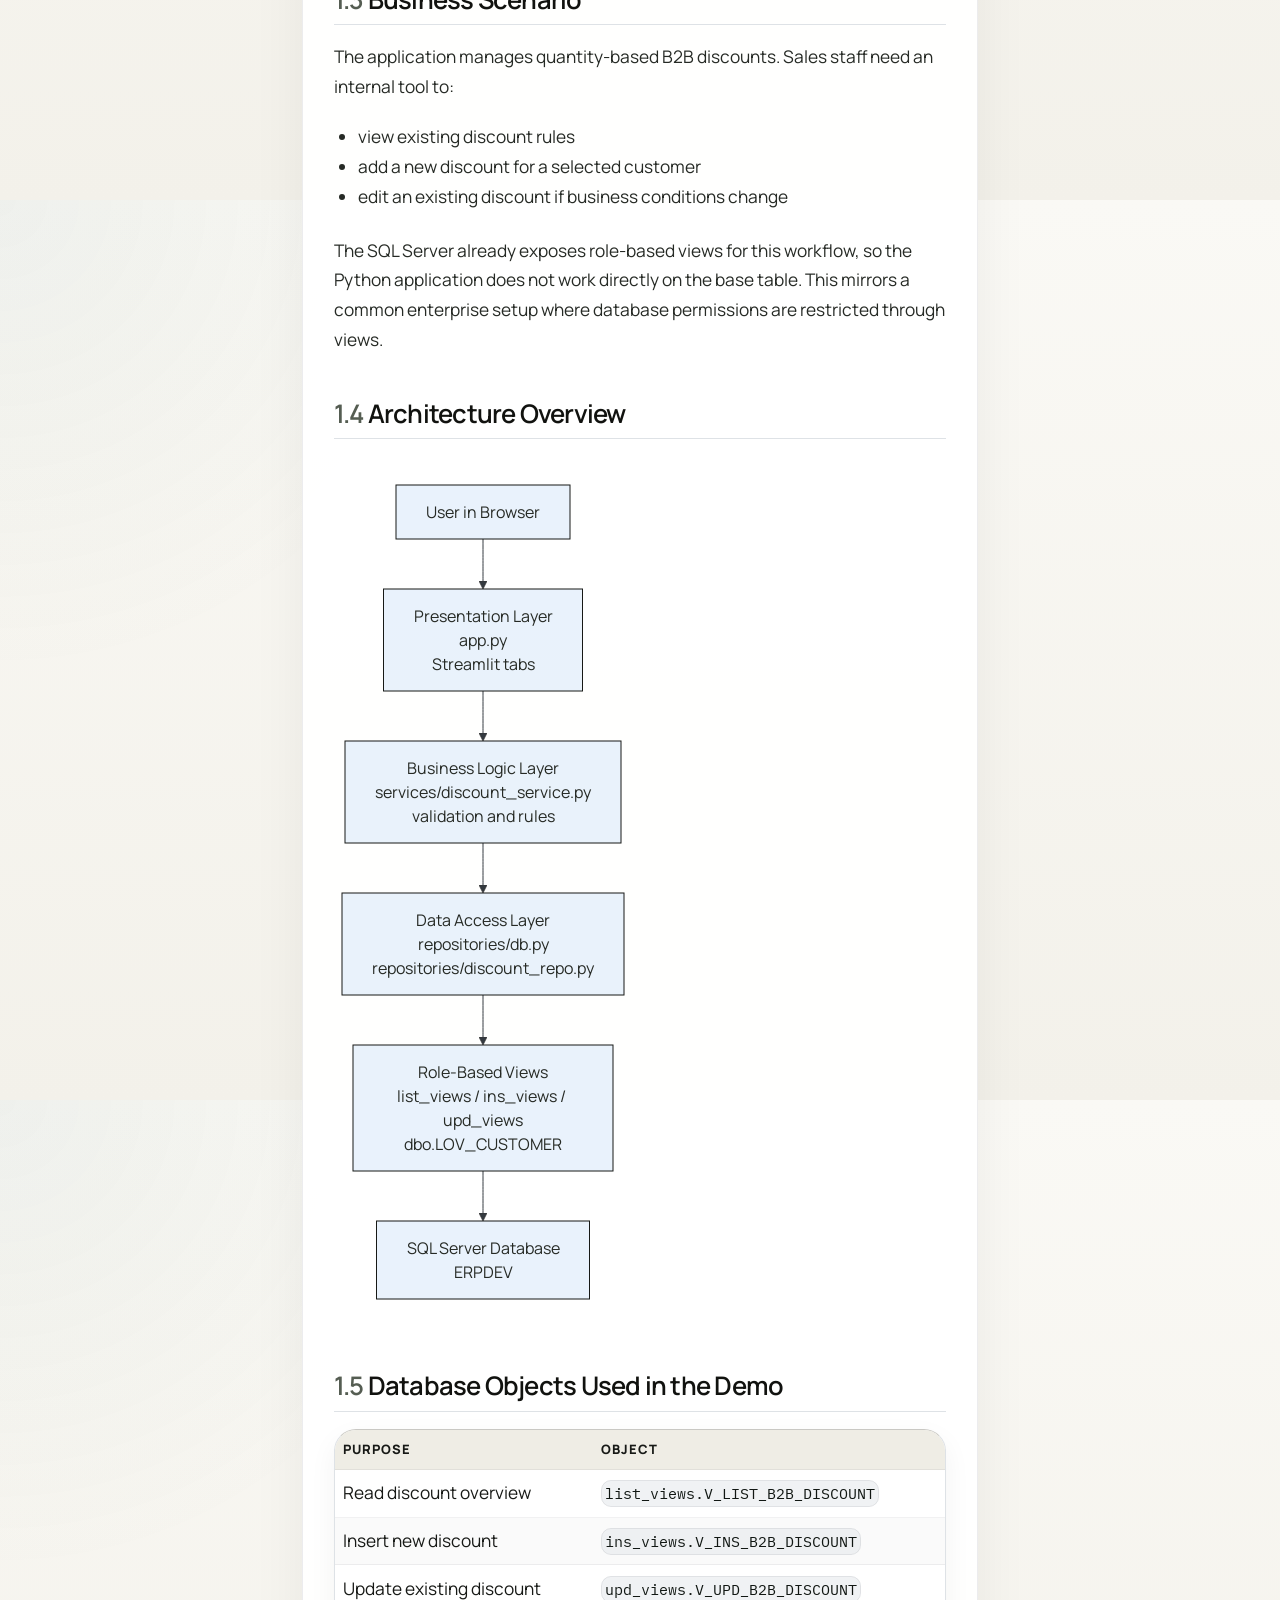
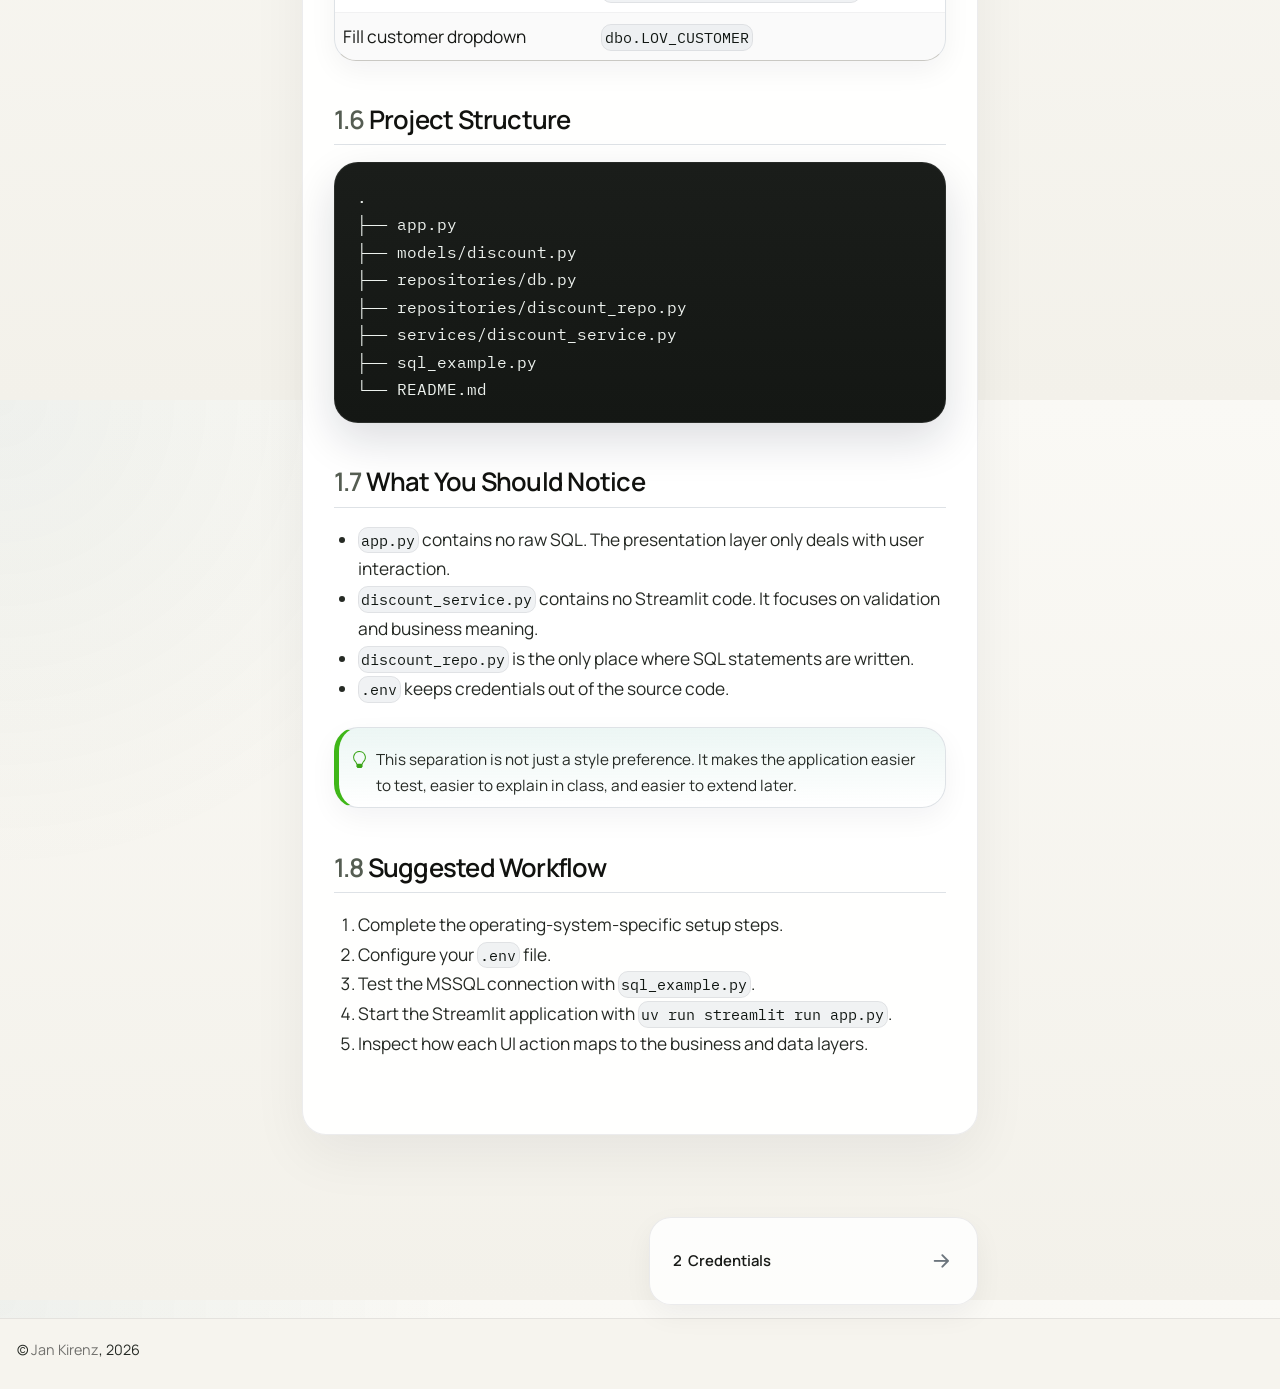
==== commit 09c5f5c4: "Built site for gh-pages" ====
--- a/index.html
+++ b/index.html
@@ -20,6 +20,41 @@
   width: 0.8em;
   margin: 0 0.8em 0.2em -1em; /* quarto-specific, see https://github.com/quarto-dev/quarto-cli/issues/4556 */ 
   vertical-align: middle;
+}
+/* CSS for syntax highlighting */
+html { -webkit-text-size-adjust: 100%; }
+pre > code.sourceCode { white-space: pre; position: relative; }
+pre > code.sourceCode > span { display: inline-block; line-height: 1.25; }
+pre > code.sourceCode > span:empty { height: 1.2em; }
+.sourceCode { overflow: visible; }
+code.sourceCode > span { color: inherit; text-decoration: inherit; }
+div.sourceCode { margin: 1em 0; }
+pre.sourceCode { margin: 0; }
+@media screen {
+div.sourceCode { overflow: auto; }
+}
+@media print {
+pre > code.sourceCode { white-space: pre-wrap; }
+pre > code.sourceCode > span { text-indent: -5em; padding-left: 5em; }
+}
+pre.numberSource code
+  { counter-reset: source-line 0; }
+pre.numberSource code > span
+  { position: relative; left: -4em; counter-increment: source-line; }
+pre.numberSource code > span > a:first-child::before
+  { content: counter(source-line);
+    position: relative; left: -1em; text-align: right; vertical-align: baseline;
+    border: none; display: inline-block;
+    -webkit-touch-callout: none; -webkit-user-select: none;
+    -khtml-user-select: none; -moz-user-select: none;
+    -ms-user-select: none; user-select: none;
+    padding: 0 4px; width: 4em;
+  }
+pre.numberSource { margin-left: 3em;  padding-left: 4px; }
+div.sourceCode
+  {   }
+@media screen {
+pre > code.sourceCode > span > a:first-child::before { text-decoration: underline; }
 }
 </style>
 
@@ -205,7 +240,17 @@
     <h2 id="toc-title">Table of contents</h2>
    
   <ul>
-  <li><a href="#python-enterprise-crud-demo" id="toc-python-enterprise-crud-demo" class="nav-link active" data-scroll-target="#python-enterprise-crud-demo"><span class="header-section-number">1</span> Python Enterprise CRUD Demo</a></li>
+  <li><a href="#python-enterprise-crud-demo" id="toc-python-enterprise-crud-demo" class="nav-link active" data-scroll-target="#python-enterprise-crud-demo"><span class="header-section-number">1</span> Python Enterprise CRUD Demo</a>
+  <ul class="collapse">
+  <li><a href="#course-files" id="toc-course-files" class="nav-link" data-scroll-target="#course-files"><span class="header-section-number">1.1</span> Course Files</a></li>
+  <li><a href="#learning-goals" id="toc-learning-goals" class="nav-link" data-scroll-target="#learning-goals"><span class="header-section-number">1.2</span> Learning Goals</a></li>
+  <li><a href="#business-scenario" id="toc-business-scenario" class="nav-link" data-scroll-target="#business-scenario"><span class="header-section-number">1.3</span> Business Scenario</a></li>
+  <li><a href="#architecture-overview" id="toc-architecture-overview" class="nav-link" data-scroll-target="#architecture-overview"><span class="header-section-number">1.4</span> Architecture Overview</a></li>
+  <li><a href="#database-objects-used-in-the-demo" id="toc-database-objects-used-in-the-demo" class="nav-link" data-scroll-target="#database-objects-used-in-the-demo"><span class="header-section-number">1.5</span> Database Objects Used in the Demo</a></li>
+  <li><a href="#project-structure" id="toc-project-structure" class="nav-link" data-scroll-target="#project-structure"><span class="header-section-number">1.6</span> Project Structure</a></li>
+  <li><a href="#what-you-should-notice" id="toc-what-you-should-notice" class="nav-link" data-scroll-target="#what-you-should-notice"><span class="header-section-number">1.7</span> What You Should Notice</a></li>
+  <li><a href="#suggested-workflow" id="toc-suggested-workflow" class="nav-link" data-scroll-target="#suggested-workflow"><span class="header-section-number">1.8</span> Suggested Workflow</a></li>
+  </ul></li>
   </ul>
 </nav>
     </div>
@@ -249,8 +294,24 @@
 </div>
 <p>MSSQL Server with role-based views for data access</p>
 </div>
-<section id="learning-goals" class="level2" data-number="1.1">
-<h2 data-number="1.1" class="anchored" data-anchor-id="learning-goals"><span class="header-section-number">1.1</span> Learning Goals</h2>
+</div>
+<section id="course-files" class="level2" data-number="1.1">
+<h2 data-number="1.1" class="anchored" data-anchor-id="course-files"><span class="header-section-number">1.1</span> Course Files</h2>
+<p>Download or clone the full project before you start. The repository contains all Python files used in this book, the Quarto source files, and <code>.env.example</code>.</p>
+<ul>
+<li><a href="https://github.com/kirenz/sopra/archive/refs/heads/main.zip">Download ZIP</a></li>
+<li><a href="https://github.com/kirenz/sopra">Open GitHub repository</a></li>
+</ul>
+<p>If you use Git:</p>
+<div class="code-copy-outer-scaffold"><div class="sourceCode" id="cb1"><pre class="sourceCode bash code-with-copy"><code class="sourceCode bash"><span id="cb1-1"><a href="#cb1-1" aria-hidden="true" tabindex="-1"></a><span class="fu">git</span> clone https://github.com/kirenz/sopra.git</span>
+<span id="cb1-2"><a href="#cb1-2" aria-hidden="true" tabindex="-1"></a><span class="bu">cd</span> sopra</span>
+<span id="cb1-3"><a href="#cb1-3" aria-hidden="true" tabindex="-1"></a><span class="ex">uv</span> sync</span></code></pre></div><button title="Copy to Clipboard" class="code-copy-button"><i class="bi"></i></button></div>
+<p>If you download the ZIP file, unzip the folder, open it in Visual Studio Code, and then run:</p>
+<div class="code-copy-outer-scaffold"><div class="sourceCode" id="cb2"><pre class="sourceCode bash code-with-copy"><code class="sourceCode bash"><span id="cb2-1"><a href="#cb2-1" aria-hidden="true" tabindex="-1"></a><span class="ex">uv</span> sync</span></code></pre></div><button title="Copy to Clipboard" class="code-copy-button"><i class="bi"></i></button></div>
+<p>The local <code>.env</code> file is not part of the download. Create it from <code>.env.example</code> and add the course-specific SQL Server credentials.</p>
+</section>
+<section id="learning-goals" class="level2" data-number="1.2">
+<h2 data-number="1.2" class="anchored" data-anchor-id="learning-goals"><span class="header-section-number">1.2</span> Learning Goals</h2>
 <p>By the end of this project, students should be able to:</p>
 <ul>
 <li>set up a Python 3.13 project with <code>uv</code></li>
@@ -259,8 +320,8 @@
 <li>handle database errors and validation messages in a user-friendly way</li>
 </ul>
 </section>
-<section id="business-scenario" class="level2" data-number="1.2">
-<h2 data-number="1.2" class="anchored" data-anchor-id="business-scenario"><span class="header-section-number">1.2</span> Business Scenario</h2>
+<section id="business-scenario" class="level2" data-number="1.3">
+<h2 data-number="1.3" class="anchored" data-anchor-id="business-scenario"><span class="header-section-number">1.3</span> Business Scenario</h2>
 <p>The application manages quantity-based B2B discounts. Sales staff need an internal tool to:</p>
 <ul>
 <li>view existing discount rules</li>
@@ -269,8 +330,8 @@
 </ul>
 <p>The SQL Server already exposes role-based views for this workflow, so the Python application does not work directly on the base table. This mirrors a common enterprise setup where database permissions are restricted through views.</p>
 </section>
-<section id="architecture-overview" class="level2" data-number="1.3">
-<h2 data-number="1.3" class="anchored" data-anchor-id="architecture-overview"><span class="header-section-number">1.3</span> Architecture Overview</h2>
+<section id="architecture-overview" class="level2" data-number="1.4">
+<h2 data-number="1.4" class="anchored" data-anchor-id="architecture-overview"><span class="header-section-number">1.4</span> Architecture Overview</h2>
 <div class="cell" data-layout-align="default">
 <div class="cell-output-display">
 <div>
@@ -289,8 +350,8 @@
 </div>
 </div>
 </section>
-<section id="database-objects-used-in-the-demo" class="level2" data-number="1.4">
-<h2 data-number="1.4" class="anchored" data-anchor-id="database-objects-used-in-the-demo"><span class="header-section-number">1.4</span> Database Objects Used in the Demo</h2>
+<section id="database-objects-used-in-the-demo" class="level2" data-number="1.5">
+<h2 data-number="1.5" class="anchored" data-anchor-id="database-objects-used-in-the-demo"><span class="header-section-number">1.5</span> Database Objects Used in the Demo</h2>
 <table class="caption-top table">
 <thead>
 <tr class="header">
@@ -318,8 +379,8 @@
 </tbody>
 </table>
 </section>
-<section id="project-structure" class="level2" data-number="1.5">
-<h2 data-number="1.5" class="anchored" data-anchor-id="project-structure"><span class="header-section-number">1.5</span> Project Structure</h2>
+<section id="project-structure" class="level2" data-number="1.6">
+<h2 data-number="1.6" class="anchored" data-anchor-id="project-structure"><span class="header-section-number">1.6</span> Project Structure</h2>
 <pre class="text"><code>.
 ├── app.py
 ├── models/discount.py
@@ -329,8 +390,8 @@
 ├── sql_example.py
 └── README.md</code></pre>
 </section>
-<section id="what-you-should-notice" class="level2" data-number="1.6">
-<h2 data-number="1.6" class="anchored" data-anchor-id="what-you-should-notice"><span class="header-section-number">1.6</span> What You Should Notice</h2>
+<section id="what-you-should-notice" class="level2" data-number="1.7">
+<h2 data-number="1.7" class="anchored" data-anchor-id="what-you-should-notice"><span class="header-section-number">1.7</span> What You Should Notice</h2>
 <ul>
 <li><code>app.py</code> contains no raw SQL. The presentation layer only deals with user interaction.</li>
 <li><code>discount_service.py</code> contains no Streamlit code. It focuses on validation and business meaning.</li>
@@ -348,8 +409,8 @@
 </div>
 </div>
 </section>
-<section id="suggested-workflow" class="level2" data-number="1.7">
-<h2 data-number="1.7" class="anchored" data-anchor-id="suggested-workflow"><span class="header-section-number">1.7</span> Suggested Workflow</h2>
+<section id="suggested-workflow" class="level2" data-number="1.8">
+<h2 data-number="1.8" class="anchored" data-anchor-id="suggested-workflow"><span class="header-section-number">1.8</span> Suggested Workflow</h2>
 <ol type="1">
 <li>Complete the operating-system-specific setup steps.</li>
 <li>Configure your <code>.env</code> file.</li>
@@ -360,7 +421,6 @@
 
 
 </section>
-</div>
 </section>
 
 </main> <!-- /main -->
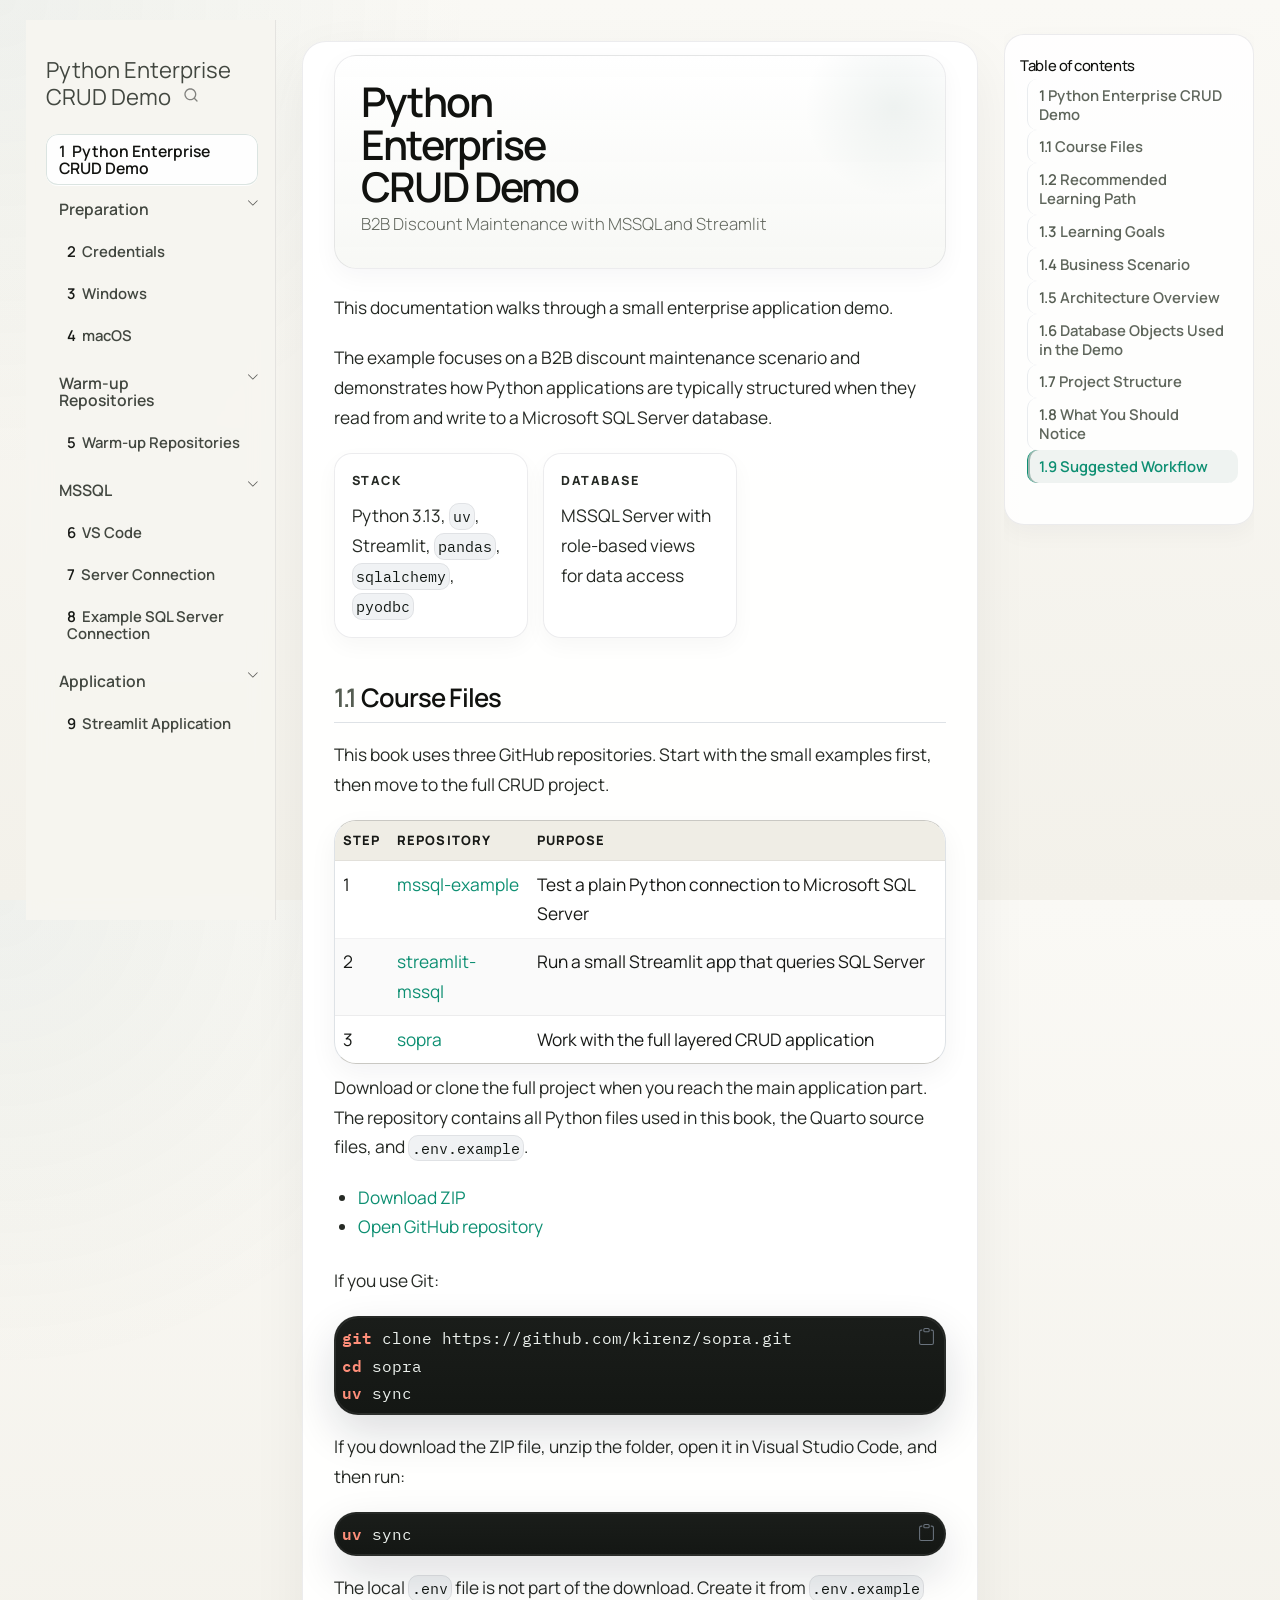
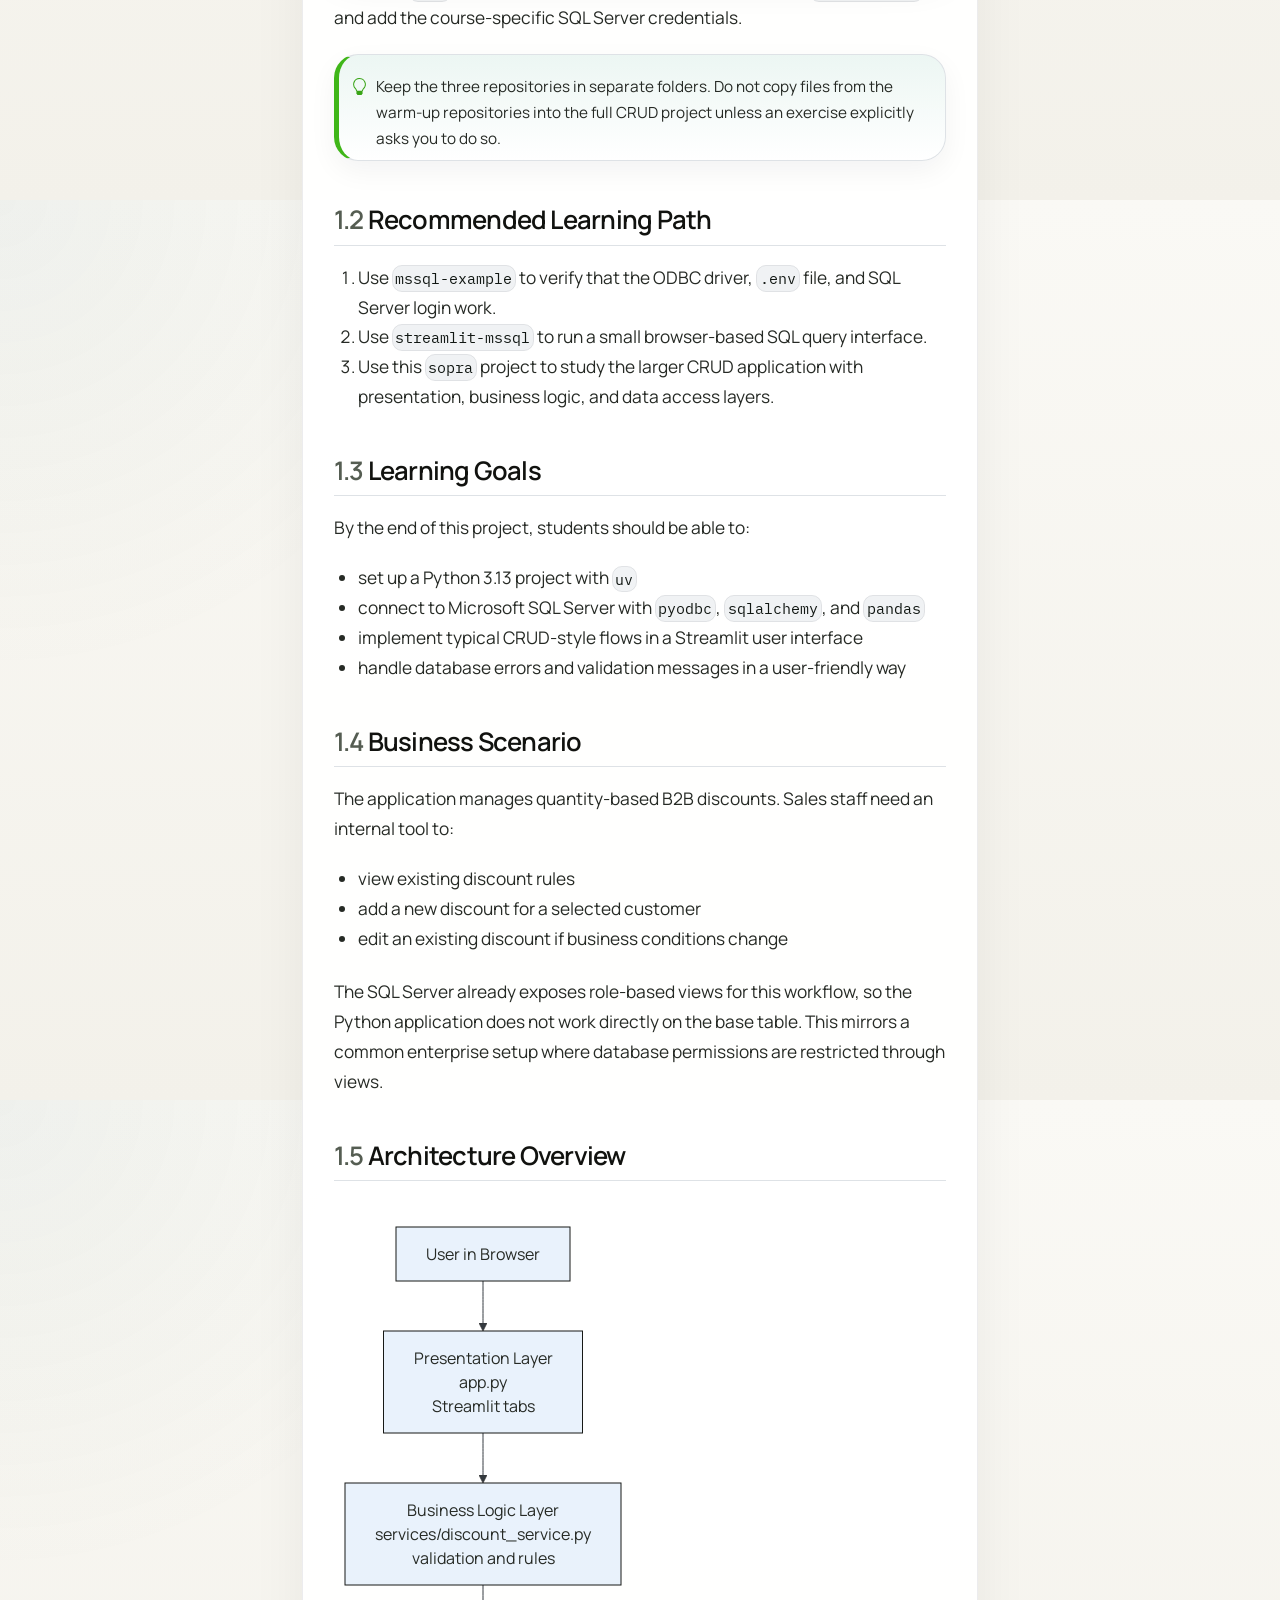
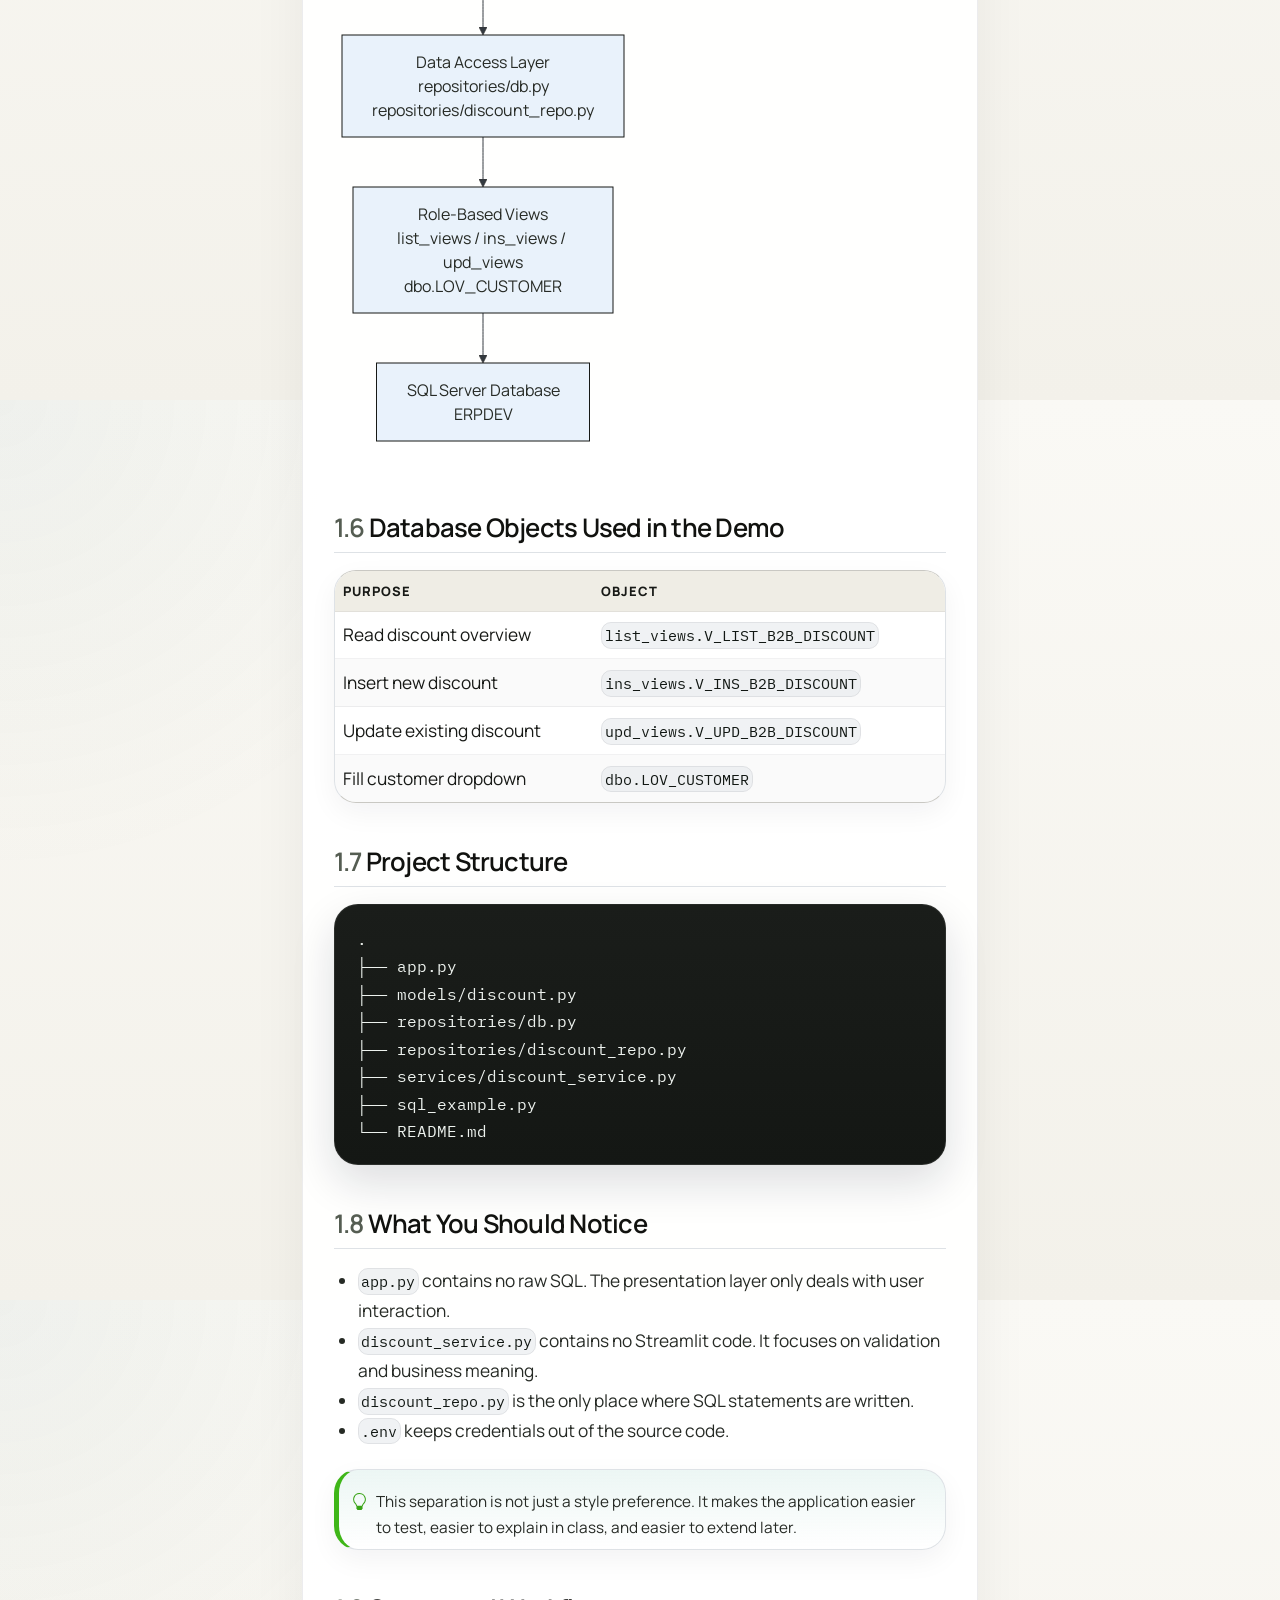
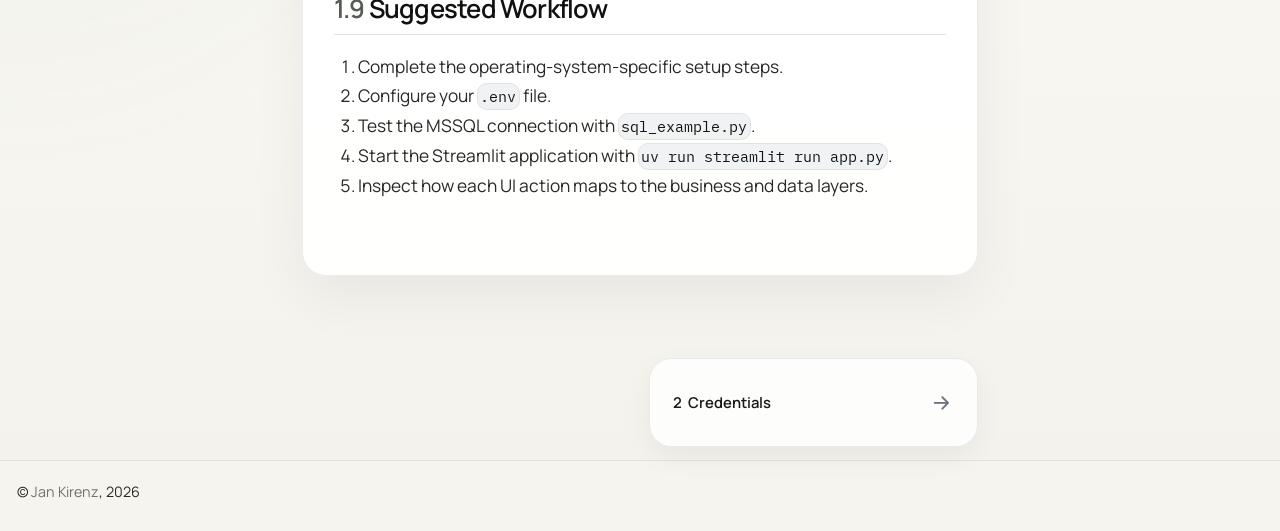
==== commit c6745750: "Built site for gh-pages" ====
--- a/index.html
+++ b/index.html
@@ -187,7 +187,7 @@
         <li class="sidebar-item sidebar-item-section">
       <div class="sidebar-item-container"> 
             <a class="sidebar-item-text sidebar-link text-start" data-bs-toggle="collapse" data-bs-target="#quarto-sidebar-section-2" role="navigation" aria-expanded="true">
- <span class="menu-text">MSSQL</span></a>
+ <span class="menu-text">Warm-up Repositories</span></a>
           <a class="sidebar-item-toggle text-start" data-bs-toggle="collapse" data-bs-target="#quarto-sidebar-section-2" role="navigation" aria-expanded="true" aria-label="Toggle section">
             <i class="bi bi-chevron-right ms-2"></i>
           </a> 
@@ -195,20 +195,8 @@
       <ul id="quarto-sidebar-section-2" class="collapse list-unstyled sidebar-section depth1 show">  
           <li class="sidebar-item">
   <div class="sidebar-item-container"> 
-  <a href="./mssql-vscode.html" class="sidebar-item-text sidebar-link">
- <span class="menu-text"><span class="chapter-number">5</span>&nbsp; <span class="chapter-title">VS Code</span></span></a>
-  </div>
-</li>
-          <li class="sidebar-item">
-  <div class="sidebar-item-container"> 
-  <a href="./mssql-connection.html" class="sidebar-item-text sidebar-link">
- <span class="menu-text"><span class="chapter-number">6</span>&nbsp; <span class="chapter-title">Server Connection</span></span></a>
-  </div>
-</li>
-          <li class="sidebar-item">
-  <div class="sidebar-item-container"> 
-  <a href="./mssql-example.html" class="sidebar-item-text sidebar-link">
- <span class="menu-text"><span class="chapter-number">7</span>&nbsp; <span class="chapter-title">Example SQL Server Connection</span></span></a>
+  <a href="./practice-repositories.html" class="sidebar-item-text sidebar-link">
+ <span class="menu-text"><span class="chapter-number">5</span>&nbsp; <span class="chapter-title">Warm-up Repositories</span></span></a>
   </div>
 </li>
       </ul>
@@ -216,7 +204,7 @@
         <li class="sidebar-item sidebar-item-section">
       <div class="sidebar-item-container"> 
             <a class="sidebar-item-text sidebar-link text-start" data-bs-toggle="collapse" data-bs-target="#quarto-sidebar-section-3" role="navigation" aria-expanded="true">
- <span class="menu-text">Application</span></a>
+ <span class="menu-text">MSSQL</span></a>
           <a class="sidebar-item-toggle text-start" data-bs-toggle="collapse" data-bs-target="#quarto-sidebar-section-3" role="navigation" aria-expanded="true" aria-label="Toggle section">
             <i class="bi bi-chevron-right ms-2"></i>
           </a> 
@@ -224,8 +212,37 @@
       <ul id="quarto-sidebar-section-3" class="collapse list-unstyled sidebar-section depth1 show">  
           <li class="sidebar-item">
   <div class="sidebar-item-container"> 
+  <a href="./mssql-vscode.html" class="sidebar-item-text sidebar-link">
+ <span class="menu-text"><span class="chapter-number">6</span>&nbsp; <span class="chapter-title">VS Code</span></span></a>
+  </div>
+</li>
+          <li class="sidebar-item">
+  <div class="sidebar-item-container"> 
+  <a href="./mssql-connection.html" class="sidebar-item-text sidebar-link">
+ <span class="menu-text"><span class="chapter-number">7</span>&nbsp; <span class="chapter-title">Server Connection</span></span></a>
+  </div>
+</li>
+          <li class="sidebar-item">
+  <div class="sidebar-item-container"> 
+  <a href="./mssql-example.html" class="sidebar-item-text sidebar-link">
+ <span class="menu-text"><span class="chapter-number">8</span>&nbsp; <span class="chapter-title">Example SQL Server Connection</span></span></a>
+  </div>
+</li>
+      </ul>
+  </li>
+        <li class="sidebar-item sidebar-item-section">
+      <div class="sidebar-item-container"> 
+            <a class="sidebar-item-text sidebar-link text-start" data-bs-toggle="collapse" data-bs-target="#quarto-sidebar-section-4" role="navigation" aria-expanded="true">
+ <span class="menu-text">Application</span></a>
+          <a class="sidebar-item-toggle text-start" data-bs-toggle="collapse" data-bs-target="#quarto-sidebar-section-4" role="navigation" aria-expanded="true" aria-label="Toggle section">
+            <i class="bi bi-chevron-right ms-2"></i>
+          </a> 
+      </div>
+      <ul id="quarto-sidebar-section-4" class="collapse list-unstyled sidebar-section depth1 show">  
+          <li class="sidebar-item">
+  <div class="sidebar-item-container"> 
   <a href="./streamlit.html" class="sidebar-item-text sidebar-link">
- <span class="menu-text"><span class="chapter-number">8</span>&nbsp; <span class="chapter-title">Streamlit Application</span></span></a>
+ <span class="menu-text"><span class="chapter-number">9</span>&nbsp; <span class="chapter-title">Streamlit Application</span></span></a>
   </div>
 </li>
       </ul>
@@ -243,13 +260,14 @@
   <li><a href="#python-enterprise-crud-demo" id="toc-python-enterprise-crud-demo" class="nav-link active" data-scroll-target="#python-enterprise-crud-demo"><span class="header-section-number">1</span> Python Enterprise CRUD Demo</a>
   <ul class="collapse">
   <li><a href="#course-files" id="toc-course-files" class="nav-link" data-scroll-target="#course-files"><span class="header-section-number">1.1</span> Course Files</a></li>
-  <li><a href="#learning-goals" id="toc-learning-goals" class="nav-link" data-scroll-target="#learning-goals"><span class="header-section-number">1.2</span> Learning Goals</a></li>
-  <li><a href="#business-scenario" id="toc-business-scenario" class="nav-link" data-scroll-target="#business-scenario"><span class="header-section-number">1.3</span> Business Scenario</a></li>
-  <li><a href="#architecture-overview" id="toc-architecture-overview" class="nav-link" data-scroll-target="#architecture-overview"><span class="header-section-number">1.4</span> Architecture Overview</a></li>
-  <li><a href="#database-objects-used-in-the-demo" id="toc-database-objects-used-in-the-demo" class="nav-link" data-scroll-target="#database-objects-used-in-the-demo"><span class="header-section-number">1.5</span> Database Objects Used in the Demo</a></li>
-  <li><a href="#project-structure" id="toc-project-structure" class="nav-link" data-scroll-target="#project-structure"><span class="header-section-number">1.6</span> Project Structure</a></li>
-  <li><a href="#what-you-should-notice" id="toc-what-you-should-notice" class="nav-link" data-scroll-target="#what-you-should-notice"><span class="header-section-number">1.7</span> What You Should Notice</a></li>
-  <li><a href="#suggested-workflow" id="toc-suggested-workflow" class="nav-link" data-scroll-target="#suggested-workflow"><span class="header-section-number">1.8</span> Suggested Workflow</a></li>
+  <li><a href="#recommended-learning-path" id="toc-recommended-learning-path" class="nav-link" data-scroll-target="#recommended-learning-path"><span class="header-section-number">1.2</span> Recommended Learning Path</a></li>
+  <li><a href="#learning-goals" id="toc-learning-goals" class="nav-link" data-scroll-target="#learning-goals"><span class="header-section-number">1.3</span> Learning Goals</a></li>
+  <li><a href="#business-scenario" id="toc-business-scenario" class="nav-link" data-scroll-target="#business-scenario"><span class="header-section-number">1.4</span> Business Scenario</a></li>
+  <li><a href="#architecture-overview" id="toc-architecture-overview" class="nav-link" data-scroll-target="#architecture-overview"><span class="header-section-number">1.5</span> Architecture Overview</a></li>
+  <li><a href="#database-objects-used-in-the-demo" id="toc-database-objects-used-in-the-demo" class="nav-link" data-scroll-target="#database-objects-used-in-the-demo"><span class="header-section-number">1.6</span> Database Objects Used in the Demo</a></li>
+  <li><a href="#project-structure" id="toc-project-structure" class="nav-link" data-scroll-target="#project-structure"><span class="header-section-number">1.7</span> Project Structure</a></li>
+  <li><a href="#what-you-should-notice" id="toc-what-you-should-notice" class="nav-link" data-scroll-target="#what-you-should-notice"><span class="header-section-number">1.8</span> What You Should Notice</a></li>
+  <li><a href="#suggested-workflow" id="toc-suggested-workflow" class="nav-link" data-scroll-target="#suggested-workflow"><span class="header-section-number">1.9</span> Suggested Workflow</a></li>
   </ul></li>
   </ul>
 </nav>
@@ -297,7 +315,34 @@
 </div>
 <section id="course-files" class="level2" data-number="1.1">
 <h2 data-number="1.1" class="anchored" data-anchor-id="course-files"><span class="header-section-number">1.1</span> Course Files</h2>
-<p>Download or clone the full project before you start. The repository contains all Python files used in this book, the Quarto source files, and <code>.env.example</code>.</p>
+<p>This book uses three GitHub repositories. Start with the small examples first, then move to the full CRUD project.</p>
+<table class="caption-top table">
+<thead>
+<tr class="header">
+<th>Step</th>
+<th>Repository</th>
+<th>Purpose</th>
+</tr>
+</thead>
+<tbody>
+<tr class="odd">
+<td>1</td>
+<td><a href="https://github.com/kirenz/mssql-example">mssql-example</a></td>
+<td>Test a plain Python connection to Microsoft SQL Server</td>
+</tr>
+<tr class="even">
+<td>2</td>
+<td><a href="https://github.com/kirenz/streamlit-mssql">streamlit-mssql</a></td>
+<td>Run a small Streamlit app that queries SQL Server</td>
+</tr>
+<tr class="odd">
+<td>3</td>
+<td><a href="https://github.com/kirenz/sopra">sopra</a></td>
+<td>Work with the full layered CRUD application</td>
+</tr>
+</tbody>
+</table>
+<p>Download or clone the full project when you reach the main application part. The repository contains all Python files used in this book, the Quarto source files, and <code>.env.example</code>.</p>
 <ul>
 <li><a href="https://github.com/kirenz/sopra/archive/refs/heads/main.zip">Download ZIP</a></li>
 <li><a href="https://github.com/kirenz/sopra">Open GitHub repository</a></li>
@@ -309,9 +354,27 @@
 <p>If you download the ZIP file, unzip the folder, open it in Visual Studio Code, and then run:</p>
 <div class="code-copy-outer-scaffold"><div class="sourceCode" id="cb2"><pre class="sourceCode bash code-with-copy"><code class="sourceCode bash"><span id="cb2-1"><a href="#cb2-1" aria-hidden="true" tabindex="-1"></a><span class="ex">uv</span> sync</span></code></pre></div><button title="Copy to Clipboard" class="code-copy-button"><i class="bi"></i></button></div>
 <p>The local <code>.env</code> file is not part of the download. Create it from <code>.env.example</code> and add the course-specific SQL Server credentials.</p>
+<div class="callout callout-style-simple callout-tip">
+<div class="callout-body d-flex">
+<div class="callout-icon-container">
+<i class="callout-icon"></i>
+</div>
+<div class="callout-body-container">
+<p>Keep the three repositories in separate folders. Do not copy files from the warm-up repositories into the full CRUD project unless an exercise explicitly asks you to do so.</p>
+</div>
+</div>
+</div>
 </section>
-<section id="learning-goals" class="level2" data-number="1.2">
-<h2 data-number="1.2" class="anchored" data-anchor-id="learning-goals"><span class="header-section-number">1.2</span> Learning Goals</h2>
+<section id="recommended-learning-path" class="level2" data-number="1.2">
+<h2 data-number="1.2" class="anchored" data-anchor-id="recommended-learning-path"><span class="header-section-number">1.2</span> Recommended Learning Path</h2>
+<ol type="1">
+<li>Use <code>mssql-example</code> to verify that the ODBC driver, <code>.env</code> file, and SQL Server login work.</li>
+<li>Use <code>streamlit-mssql</code> to run a small browser-based SQL query interface.</li>
+<li>Use this <code>sopra</code> project to study the larger CRUD application with presentation, business logic, and data access layers.</li>
+</ol>
+</section>
+<section id="learning-goals" class="level2" data-number="1.3">
+<h2 data-number="1.3" class="anchored" data-anchor-id="learning-goals"><span class="header-section-number">1.3</span> Learning Goals</h2>
 <p>By the end of this project, students should be able to:</p>
 <ul>
 <li>set up a Python 3.13 project with <code>uv</code></li>
@@ -320,8 +383,8 @@
 <li>handle database errors and validation messages in a user-friendly way</li>
 </ul>
 </section>
-<section id="business-scenario" class="level2" data-number="1.3">
-<h2 data-number="1.3" class="anchored" data-anchor-id="business-scenario"><span class="header-section-number">1.3</span> Business Scenario</h2>
+<section id="business-scenario" class="level2" data-number="1.4">
+<h2 data-number="1.4" class="anchored" data-anchor-id="business-scenario"><span class="header-section-number">1.4</span> Business Scenario</h2>
 <p>The application manages quantity-based B2B discounts. Sales staff need an internal tool to:</p>
 <ul>
 <li>view existing discount rules</li>
@@ -330,8 +393,8 @@
 </ul>
 <p>The SQL Server already exposes role-based views for this workflow, so the Python application does not work directly on the base table. This mirrors a common enterprise setup where database permissions are restricted through views.</p>
 </section>
-<section id="architecture-overview" class="level2" data-number="1.4">
-<h2 data-number="1.4" class="anchored" data-anchor-id="architecture-overview"><span class="header-section-number">1.4</span> Architecture Overview</h2>
+<section id="architecture-overview" class="level2" data-number="1.5">
+<h2 data-number="1.5" class="anchored" data-anchor-id="architecture-overview"><span class="header-section-number">1.5</span> Architecture Overview</h2>
 <div class="cell" data-layout-align="default">
 <div class="cell-output-display">
 <div>
@@ -350,8 +413,8 @@
 </div>
 </div>
 </section>
-<section id="database-objects-used-in-the-demo" class="level2" data-number="1.5">
-<h2 data-number="1.5" class="anchored" data-anchor-id="database-objects-used-in-the-demo"><span class="header-section-number">1.5</span> Database Objects Used in the Demo</h2>
+<section id="database-objects-used-in-the-demo" class="level2" data-number="1.6">
+<h2 data-number="1.6" class="anchored" data-anchor-id="database-objects-used-in-the-demo"><span class="header-section-number">1.6</span> Database Objects Used in the Demo</h2>
 <table class="caption-top table">
 <thead>
 <tr class="header">
@@ -379,8 +442,8 @@
 </tbody>
 </table>
 </section>
-<section id="project-structure" class="level2" data-number="1.6">
-<h2 data-number="1.6" class="anchored" data-anchor-id="project-structure"><span class="header-section-number">1.6</span> Project Structure</h2>
+<section id="project-structure" class="level2" data-number="1.7">
+<h2 data-number="1.7" class="anchored" data-anchor-id="project-structure"><span class="header-section-number">1.7</span> Project Structure</h2>
 <pre class="text"><code>.
 ├── app.py
 ├── models/discount.py
@@ -390,8 +453,8 @@
 ├── sql_example.py
 └── README.md</code></pre>
 </section>
-<section id="what-you-should-notice" class="level2" data-number="1.7">
-<h2 data-number="1.7" class="anchored" data-anchor-id="what-you-should-notice"><span class="header-section-number">1.7</span> What You Should Notice</h2>
+<section id="what-you-should-notice" class="level2" data-number="1.8">
+<h2 data-number="1.8" class="anchored" data-anchor-id="what-you-should-notice"><span class="header-section-number">1.8</span> What You Should Notice</h2>
 <ul>
 <li><code>app.py</code> contains no raw SQL. The presentation layer only deals with user interaction.</li>
 <li><code>discount_service.py</code> contains no Streamlit code. It focuses on validation and business meaning.</li>
@@ -409,8 +472,8 @@
 </div>
 </div>
 </section>
-<section id="suggested-workflow" class="level2" data-number="1.8">
-<h2 data-number="1.8" class="anchored" data-anchor-id="suggested-workflow"><span class="header-section-number">1.8</span> Suggested Workflow</h2>
+<section id="suggested-workflow" class="level2" data-number="1.9">
+<h2 data-number="1.9" class="anchored" data-anchor-id="suggested-workflow"><span class="header-section-number">1.9</span> Suggested Workflow</h2>
 <ol type="1">
 <li>Complete the operating-system-specific setup steps.</li>
 <li>Configure your <code>.env</code> file.</li>
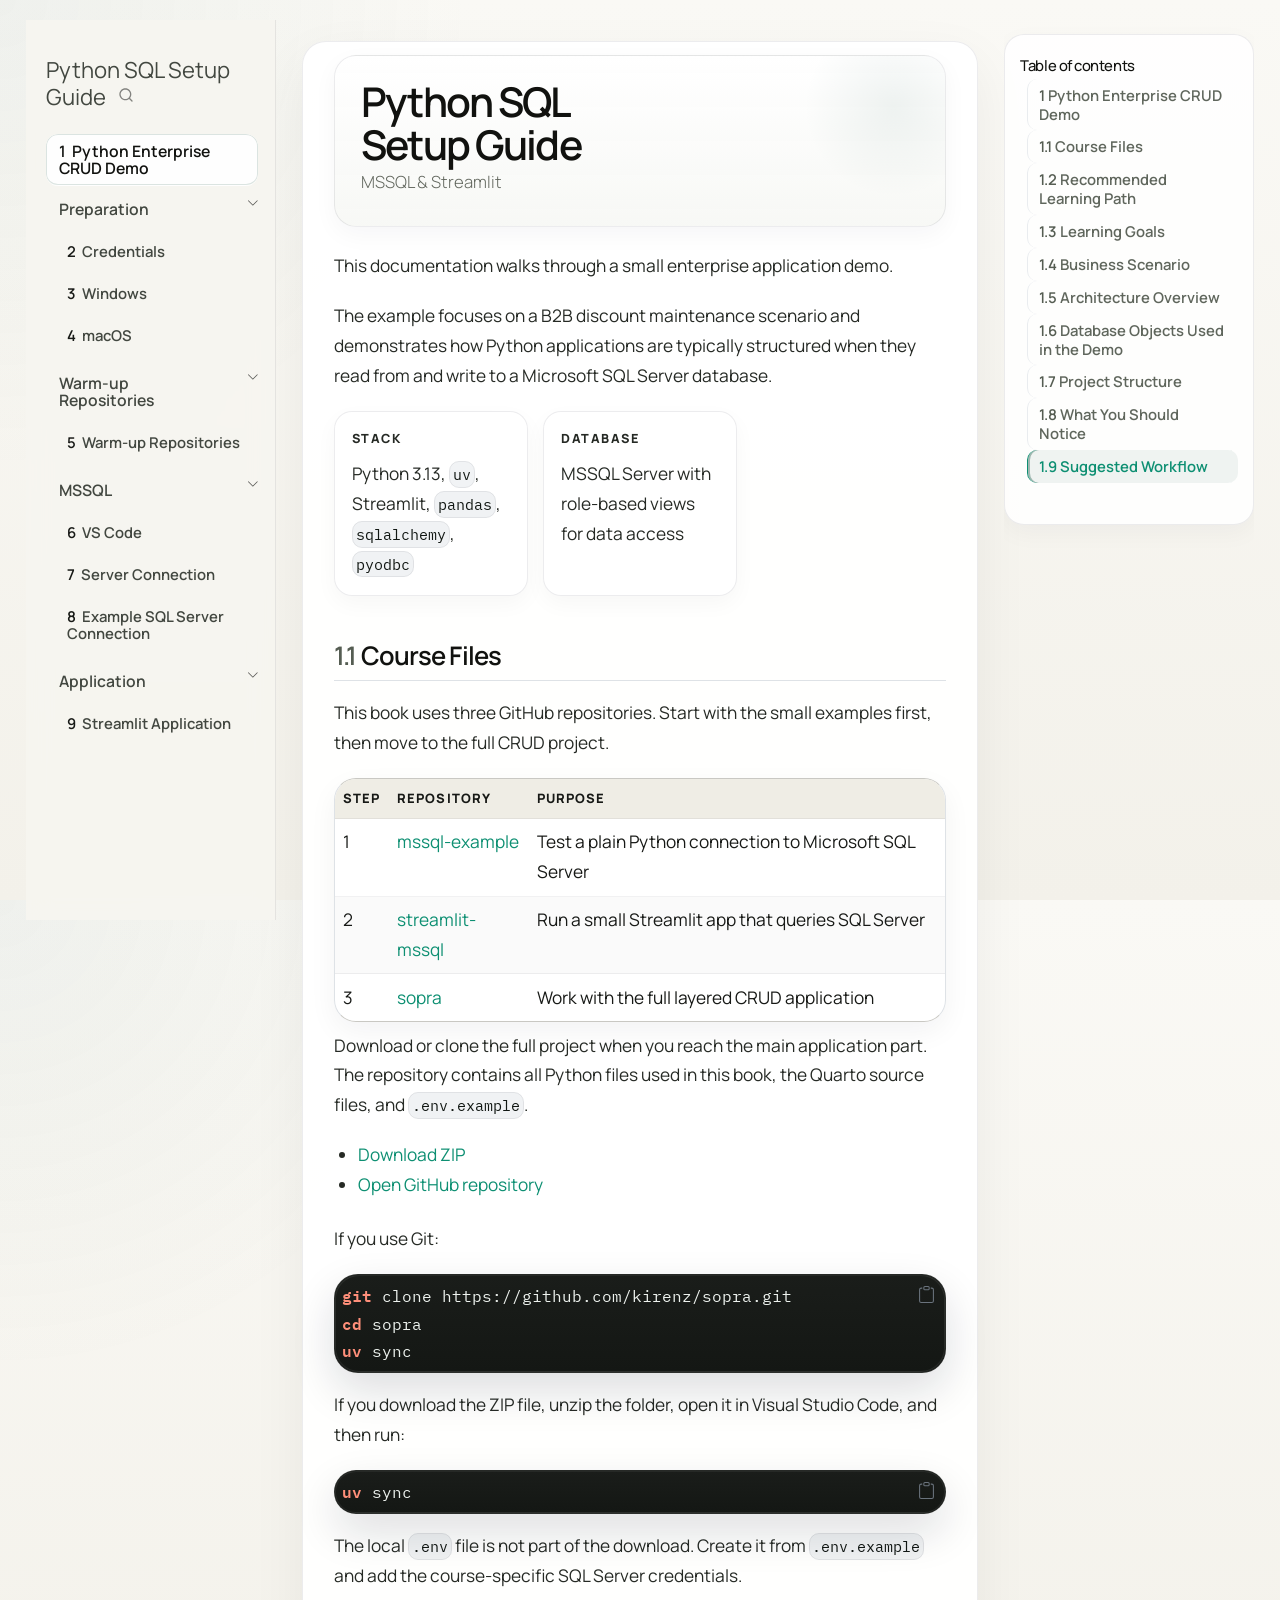
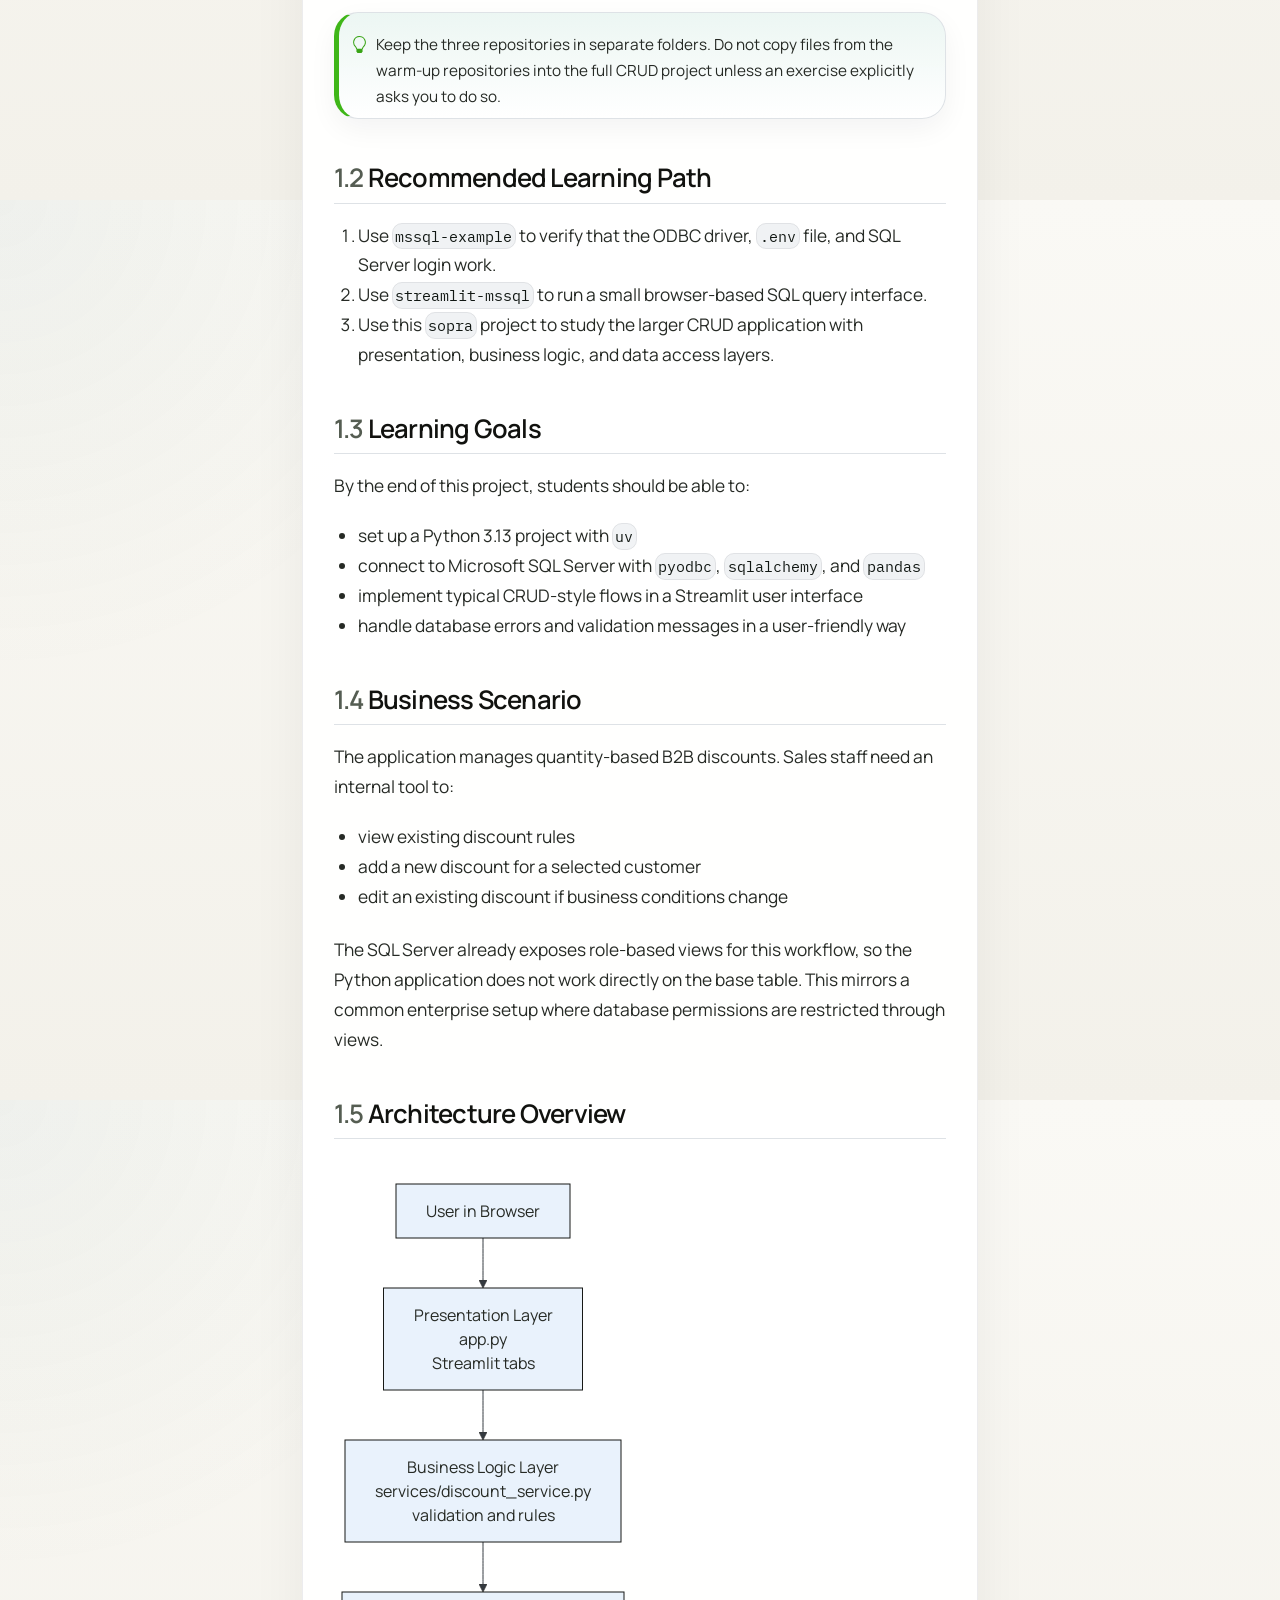
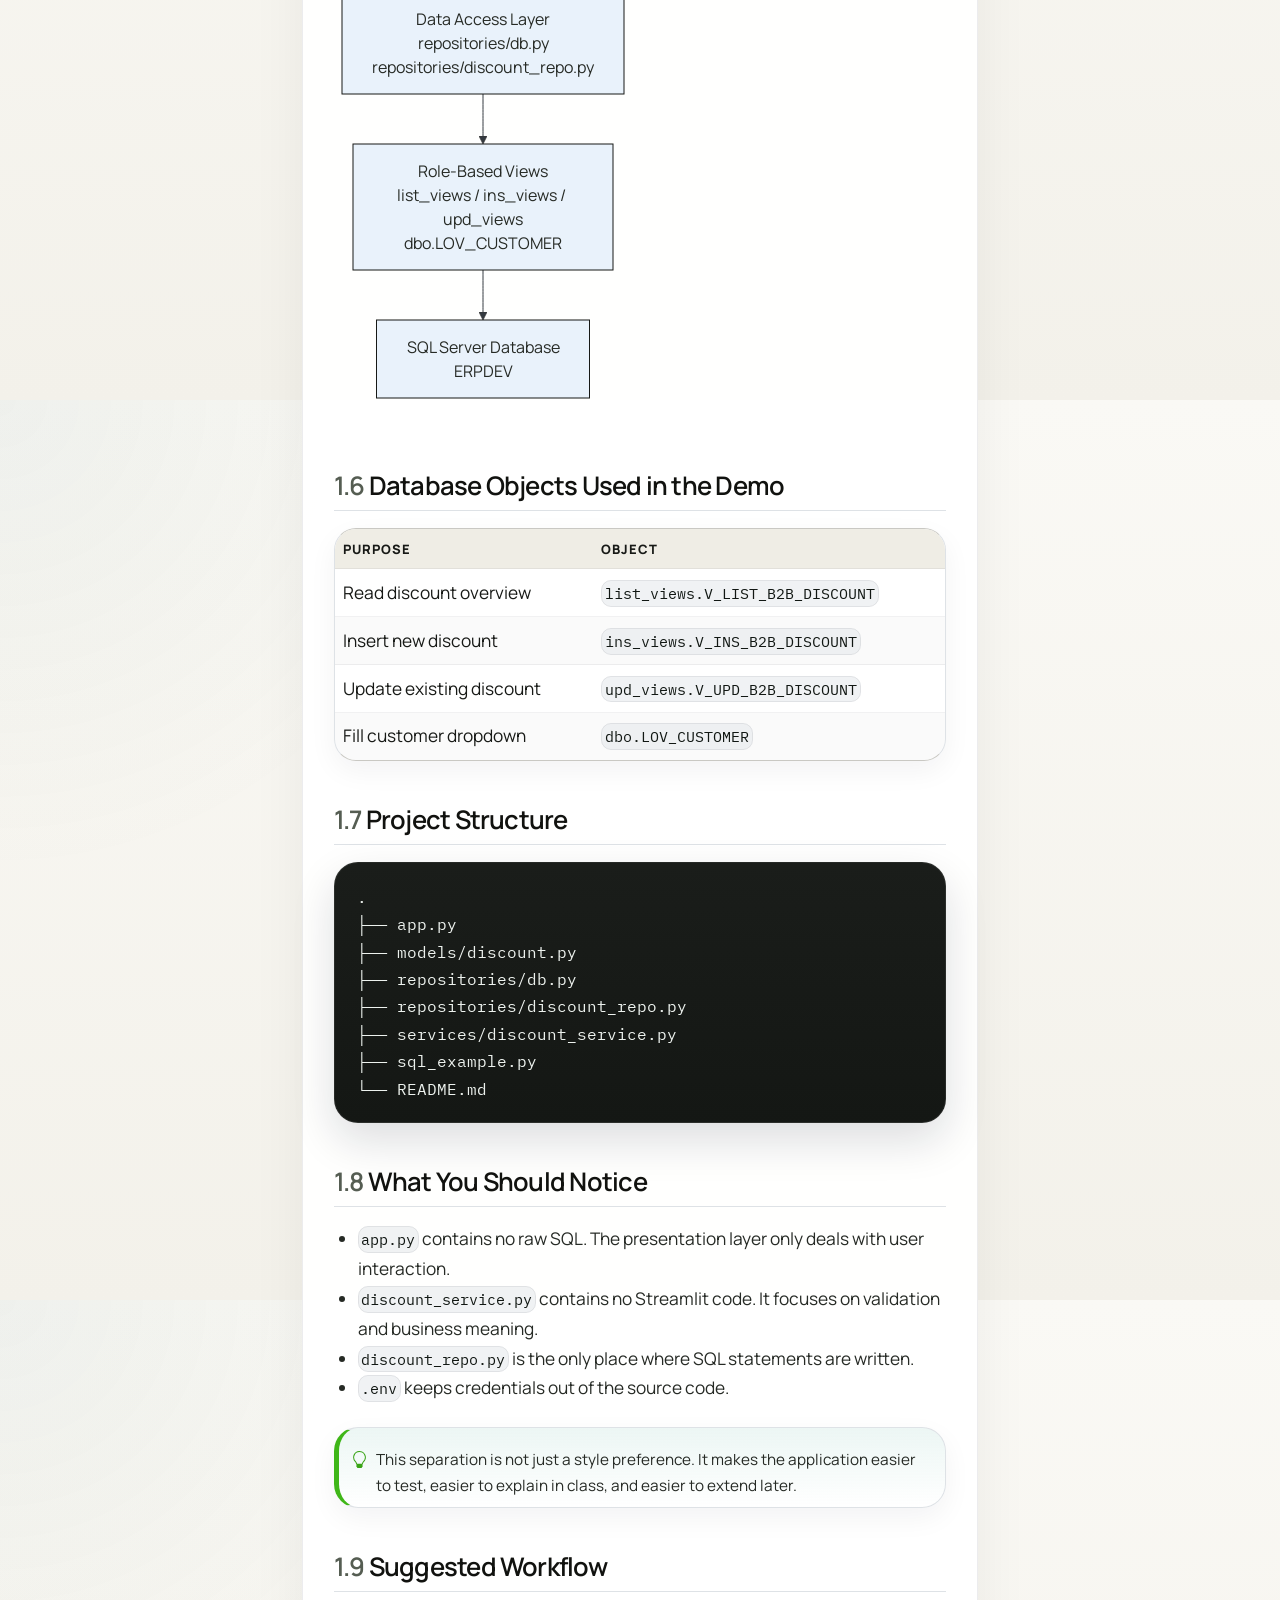
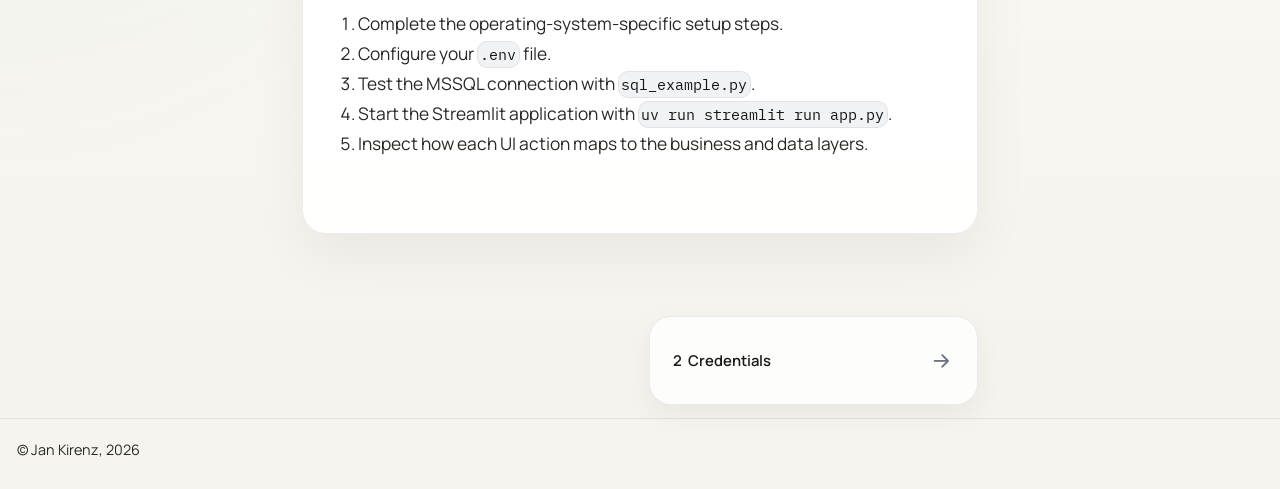
==== commit ba98c747: "Built site for gh-pages" ====
--- a/index.html
+++ b/index.html
@@ -8,7 +8,7 @@
 
 <meta name="author" content="Jan Kirenz">
 
-<title>Python Enterprise CRUD Demo</title>
+<title>Python SQL Setup Guide</title>
 <style>
 code{white-space: pre-wrap;}
 span.smallcaps{font-variant: small-caps;}
@@ -141,7 +141,7 @@
   <nav id="quarto-sidebar" class="sidebar collapse collapse-horizontal quarto-sidebar-collapse-item sidebar-navigation floating overflow-auto">
     <div class="pt-lg-2 mt-2 text-left sidebar-header">
     <div class="sidebar-title mb-0 py-0">
-      <a href="./">Python Enterprise CRUD Demo</a> 
+      <a href="./">Python SQL Setup Guide</a> 
         <div class="sidebar-tools-main">
     <div id="quarto-search" class="quarto-navigation-tool px-1" title="Search"></div>
 </div>
@@ -277,8 +277,8 @@
 
 <header id="title-block-header" class="quarto-title-block default">
 <div class="quarto-title">
-<h1 class="title">Python Enterprise CRUD Demo</h1>
-<p class="subtitle lead">B2B Discount Maintenance with MSSQL and Streamlit</p>
+<h1 class="title">Python SQL Setup Guide</h1>
+<p class="subtitle lead">MSSQL &amp; Streamlit</p>
 </div>
 
 
@@ -900,7 +900,7 @@
 <footer class="footer">
   <div class="nav-footer">
     <div class="nav-footer-left">
-<p>© <a href="https://www.kirenz.com/">Jan Kirenz</a>, 2026</p>
+<p>© Jan Kirenz, 2026</p>
 </div>   
     <div class="nav-footer-center">
       &nbsp;
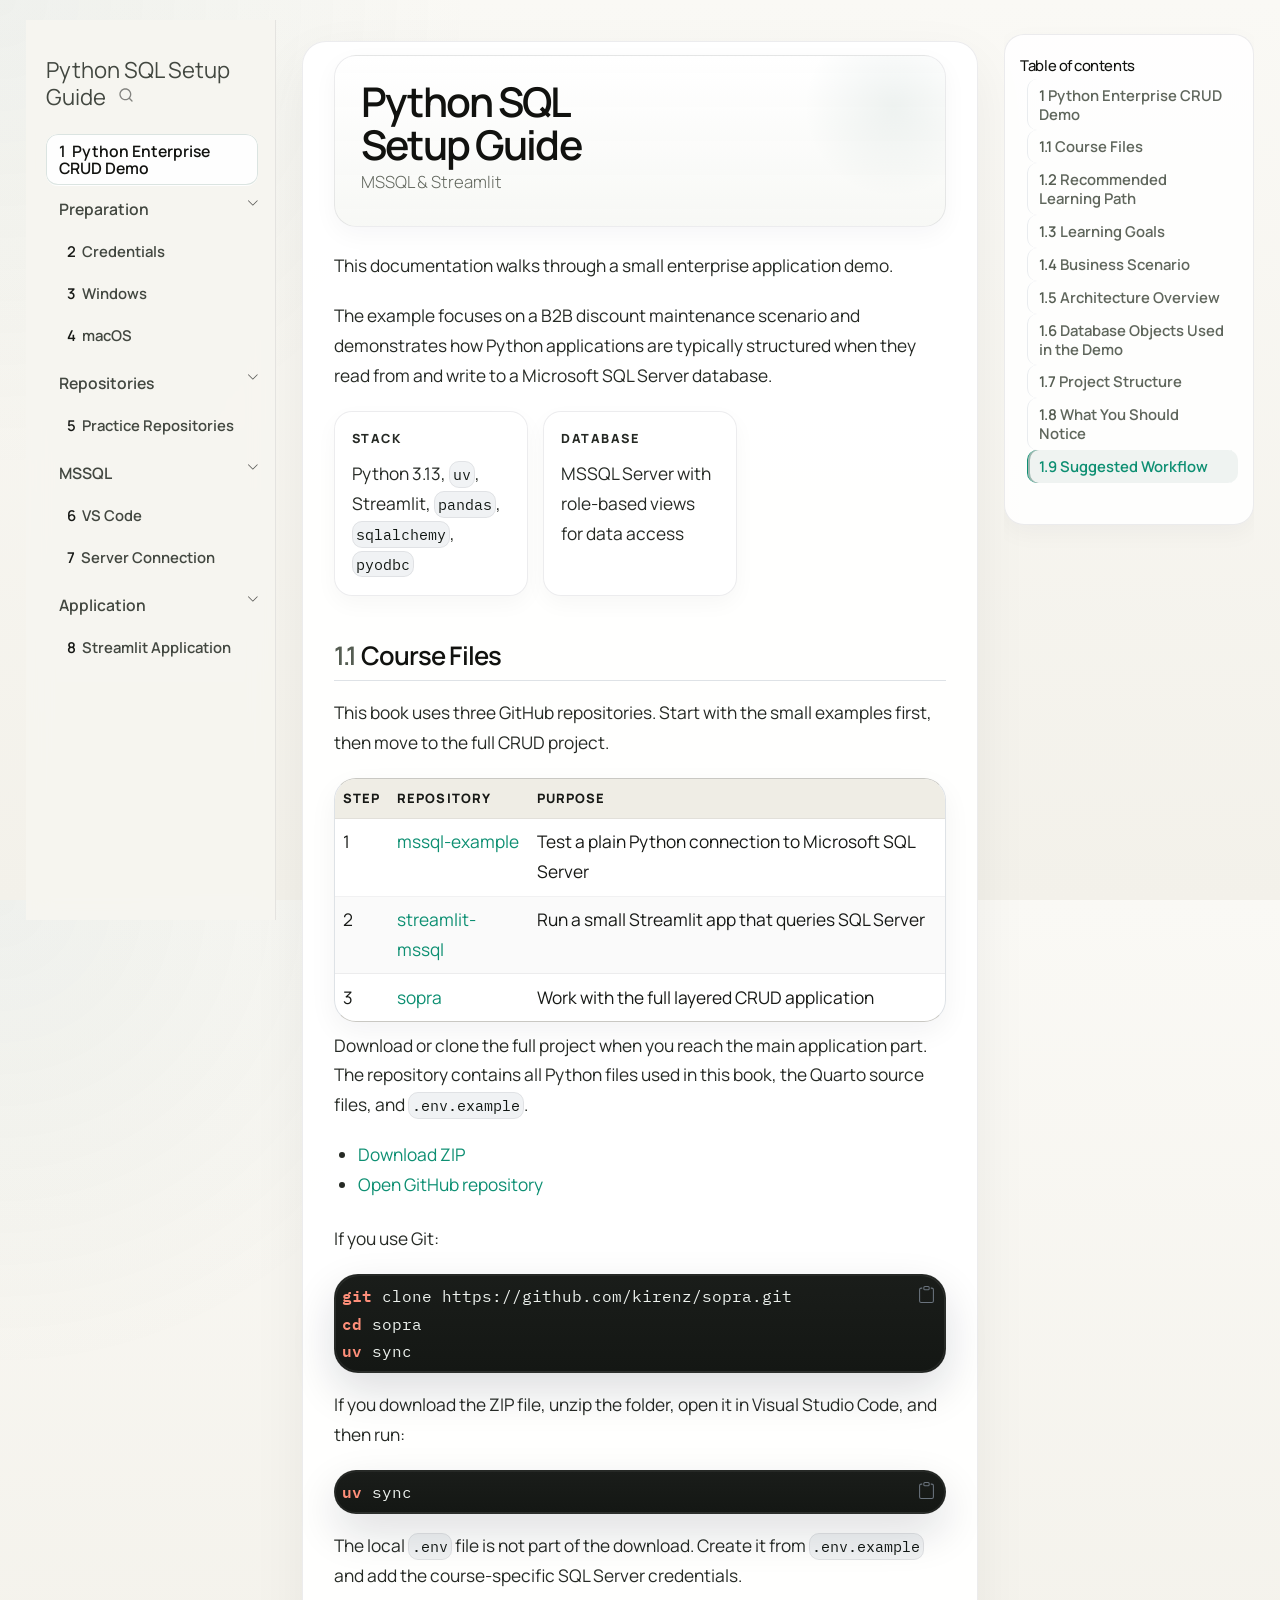
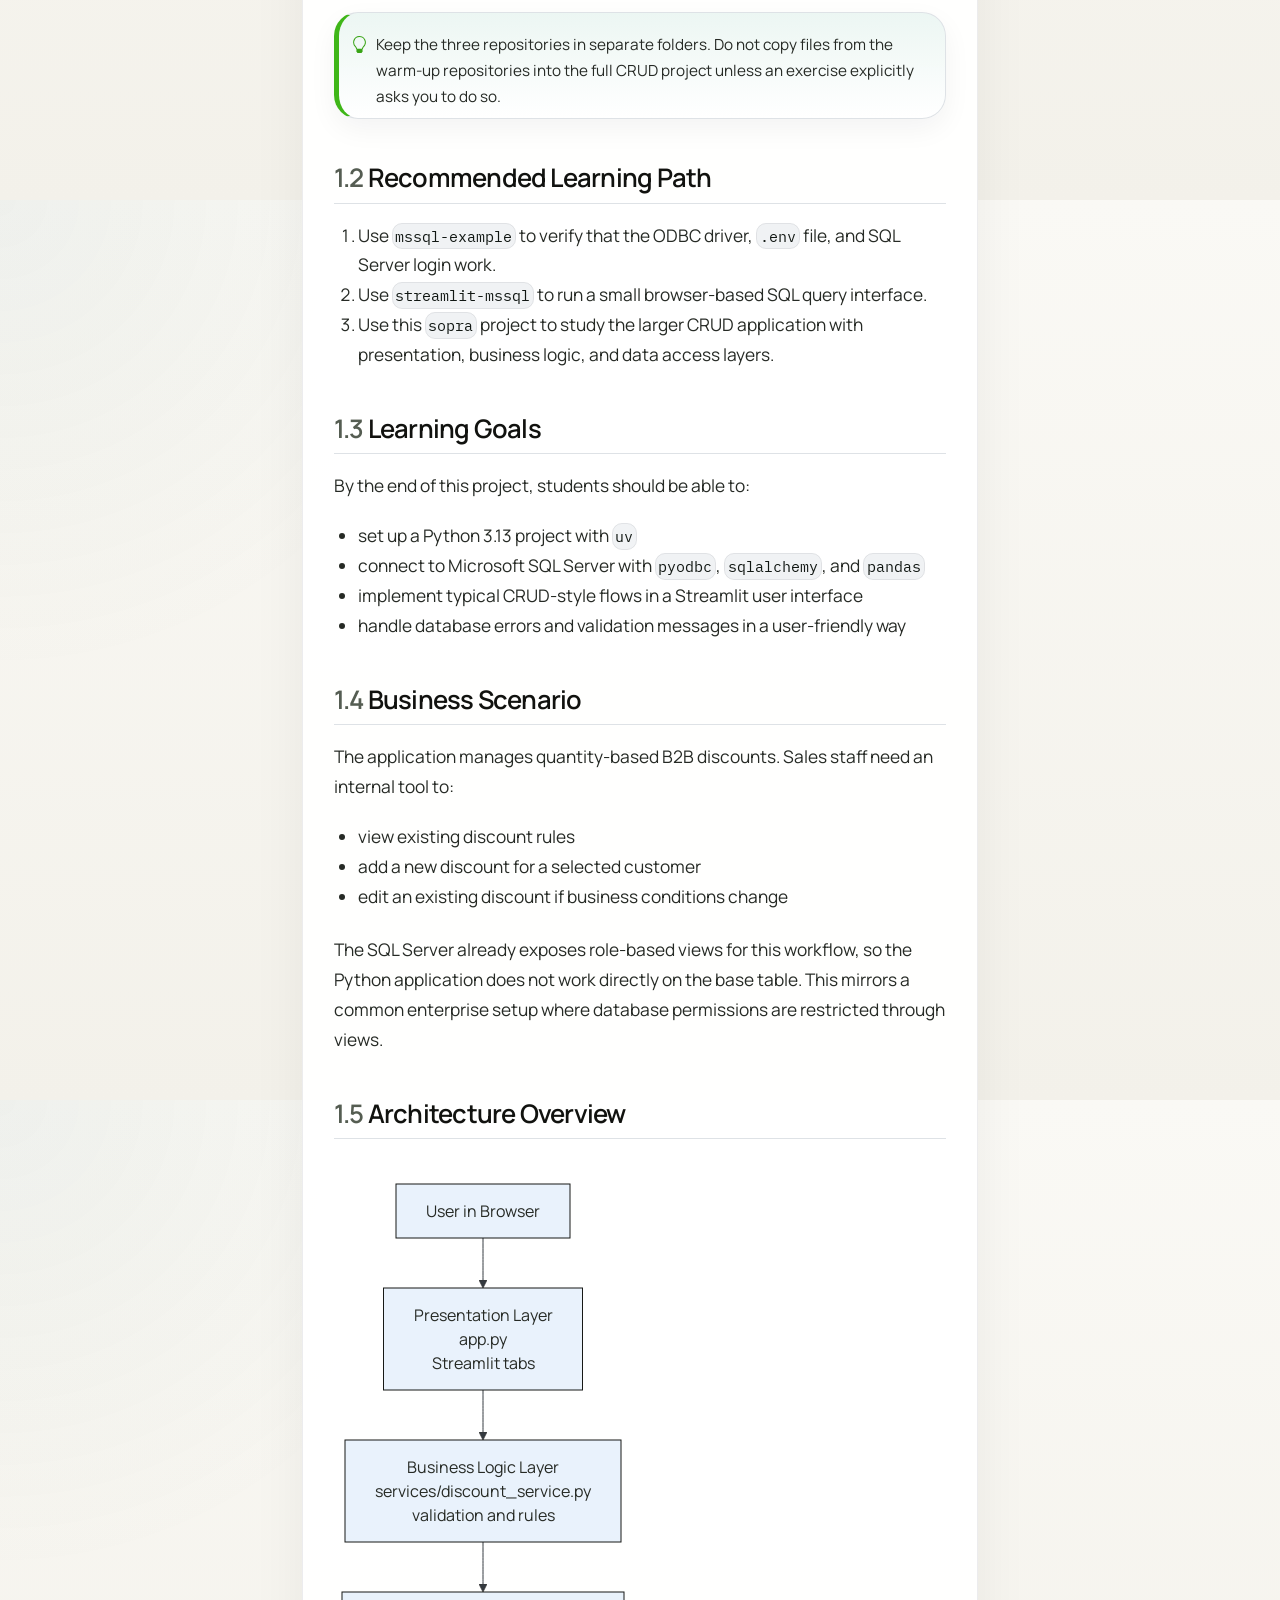
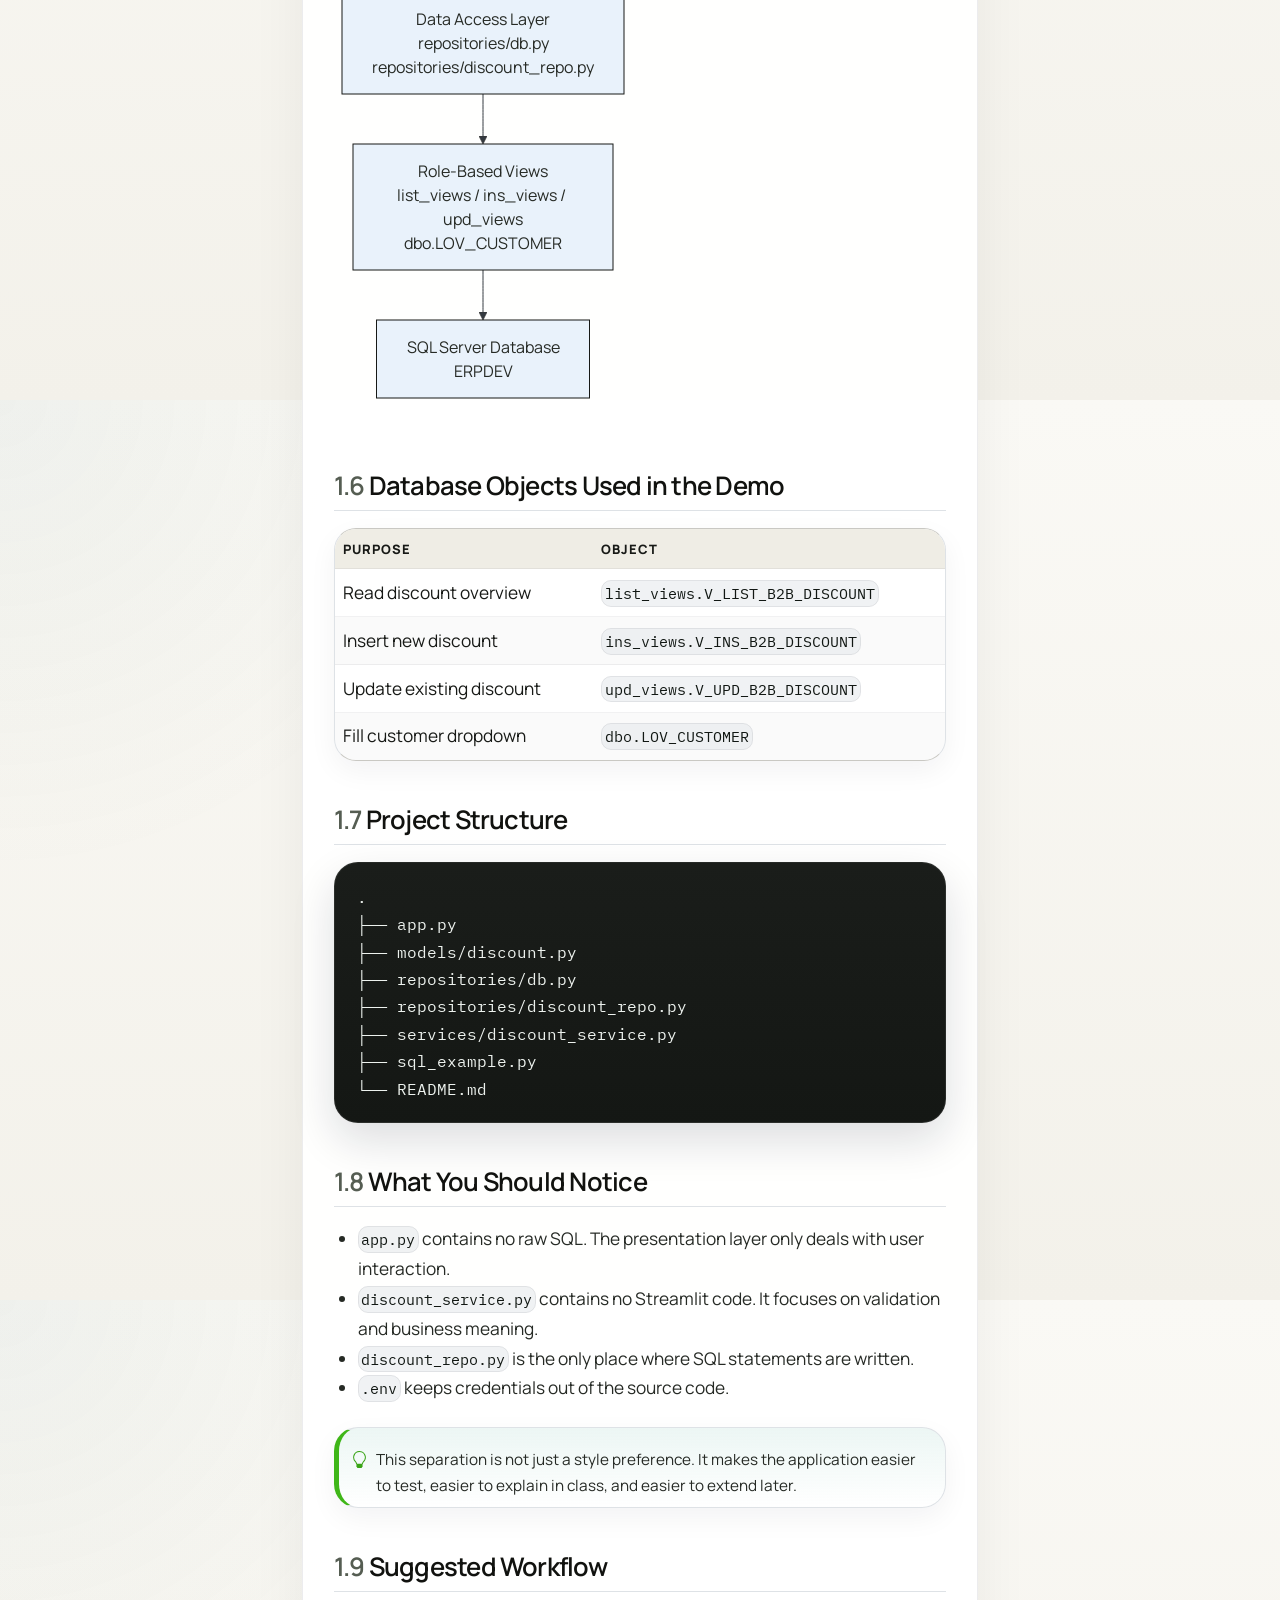
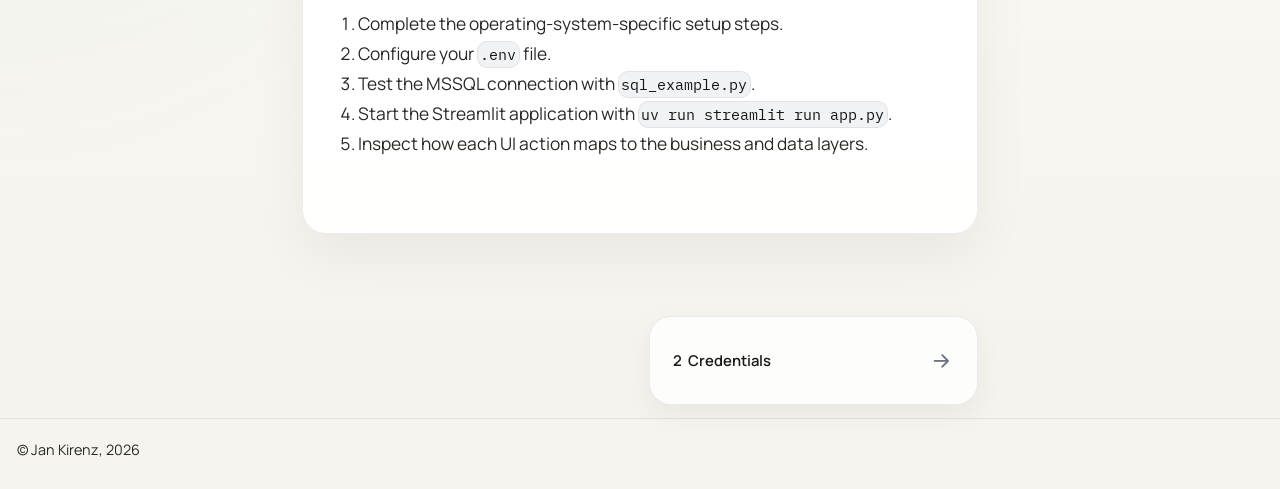
==== commit e0b4865b: "Built site for gh-pages" ====
--- a/index.html
+++ b/index.html
@@ -66,7 +66,7 @@
 <script src="site_libs/quarto-search/fuse.min.js"></script>
 <script src="site_libs/quarto-search/quarto-search.js"></script>
 <meta name="quarto:offset" content="./">
-<link href="./accounts.html" rel="next">
+<link href="./credentials.html" rel="next">
 <script src="site_libs/quarto-html/quarto.js" type="module"></script>
 <script src="site_libs/quarto-html/tabsets/tabsets.js" type="module"></script>
 <script src="site_libs/quarto-html/axe/axe-check.js" type="module"></script>
@@ -166,7 +166,7 @@
       <ul id="quarto-sidebar-section-1" class="collapse list-unstyled sidebar-section depth1 show">  
           <li class="sidebar-item">
   <div class="sidebar-item-container"> 
-  <a href="./accounts.html" class="sidebar-item-text sidebar-link">
+  <a href="./credentials.html" class="sidebar-item-text sidebar-link">
  <span class="menu-text"><span class="chapter-number">2</span>&nbsp; <span class="chapter-title">Credentials</span></span></a>
   </div>
 </li>
@@ -187,7 +187,7 @@
         <li class="sidebar-item sidebar-item-section">
       <div class="sidebar-item-container"> 
             <a class="sidebar-item-text sidebar-link text-start" data-bs-toggle="collapse" data-bs-target="#quarto-sidebar-section-2" role="navigation" aria-expanded="true">
- <span class="menu-text">Warm-up Repositories</span></a>
+ <span class="menu-text">Repositories</span></a>
           <a class="sidebar-item-toggle text-start" data-bs-toggle="collapse" data-bs-target="#quarto-sidebar-section-2" role="navigation" aria-expanded="true" aria-label="Toggle section">
             <i class="bi bi-chevron-right ms-2"></i>
           </a> 
@@ -196,7 +196,7 @@
           <li class="sidebar-item">
   <div class="sidebar-item-container"> 
   <a href="./practice-repositories.html" class="sidebar-item-text sidebar-link">
- <span class="menu-text"><span class="chapter-number">5</span>&nbsp; <span class="chapter-title">Warm-up Repositories</span></span></a>
+ <span class="menu-text"><span class="chapter-number">5</span>&nbsp; <span class="chapter-title">Practice Repositories</span></span></a>
   </div>
 </li>
       </ul>
@@ -222,12 +222,6 @@
  <span class="menu-text"><span class="chapter-number">7</span>&nbsp; <span class="chapter-title">Server Connection</span></span></a>
   </div>
 </li>
-          <li class="sidebar-item">
-  <div class="sidebar-item-container"> 
-  <a href="./mssql-example.html" class="sidebar-item-text sidebar-link">
- <span class="menu-text"><span class="chapter-number">8</span>&nbsp; <span class="chapter-title">Example SQL Server Connection</span></span></a>
-  </div>
-</li>
       </ul>
   </li>
         <li class="sidebar-item sidebar-item-section">
@@ -242,7 +236,7 @@
           <li class="sidebar-item">
   <div class="sidebar-item-container"> 
   <a href="./streamlit.html" class="sidebar-item-text sidebar-link">
- <span class="menu-text"><span class="chapter-number">9</span>&nbsp; <span class="chapter-title">Streamlit Application</span></span></a>
+ <span class="menu-text"><span class="chapter-number">8</span>&nbsp; <span class="chapter-title">Streamlit Application</span></span></a>
   </div>
 </li>
       </ul>
@@ -891,7 +885,7 @@
   <div class="nav-page nav-page-previous">
   </div>
   <div class="nav-page nav-page-next">
-      <a href="./accounts.html" class="pagination-link" aria-label="Credentials">
+      <a href="./credentials.html" class="pagination-link" aria-label="Credentials">
         <span class="nav-page-text"><span class="chapter-number">2</span>&nbsp; <span class="chapter-title">Credentials</span></span> <i class="bi bi-arrow-right-short"></i>
       </a>
   </div>
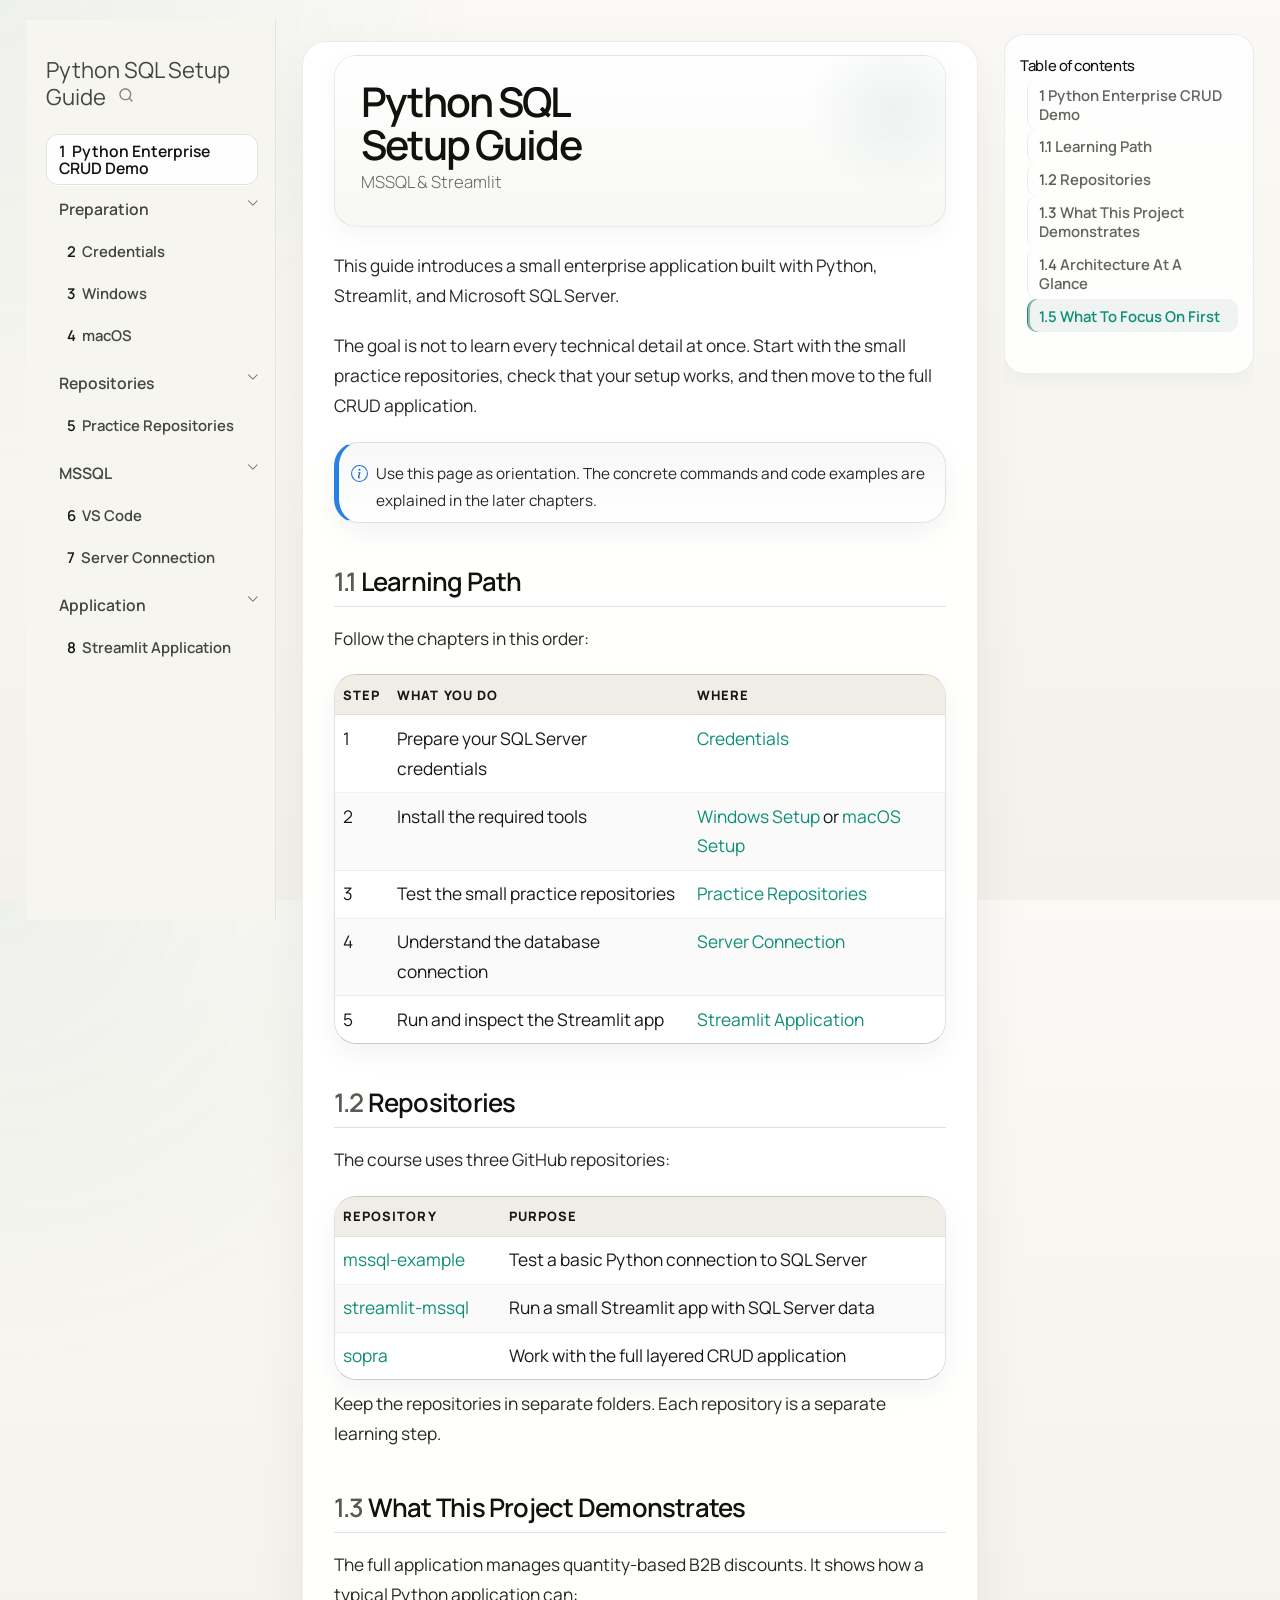
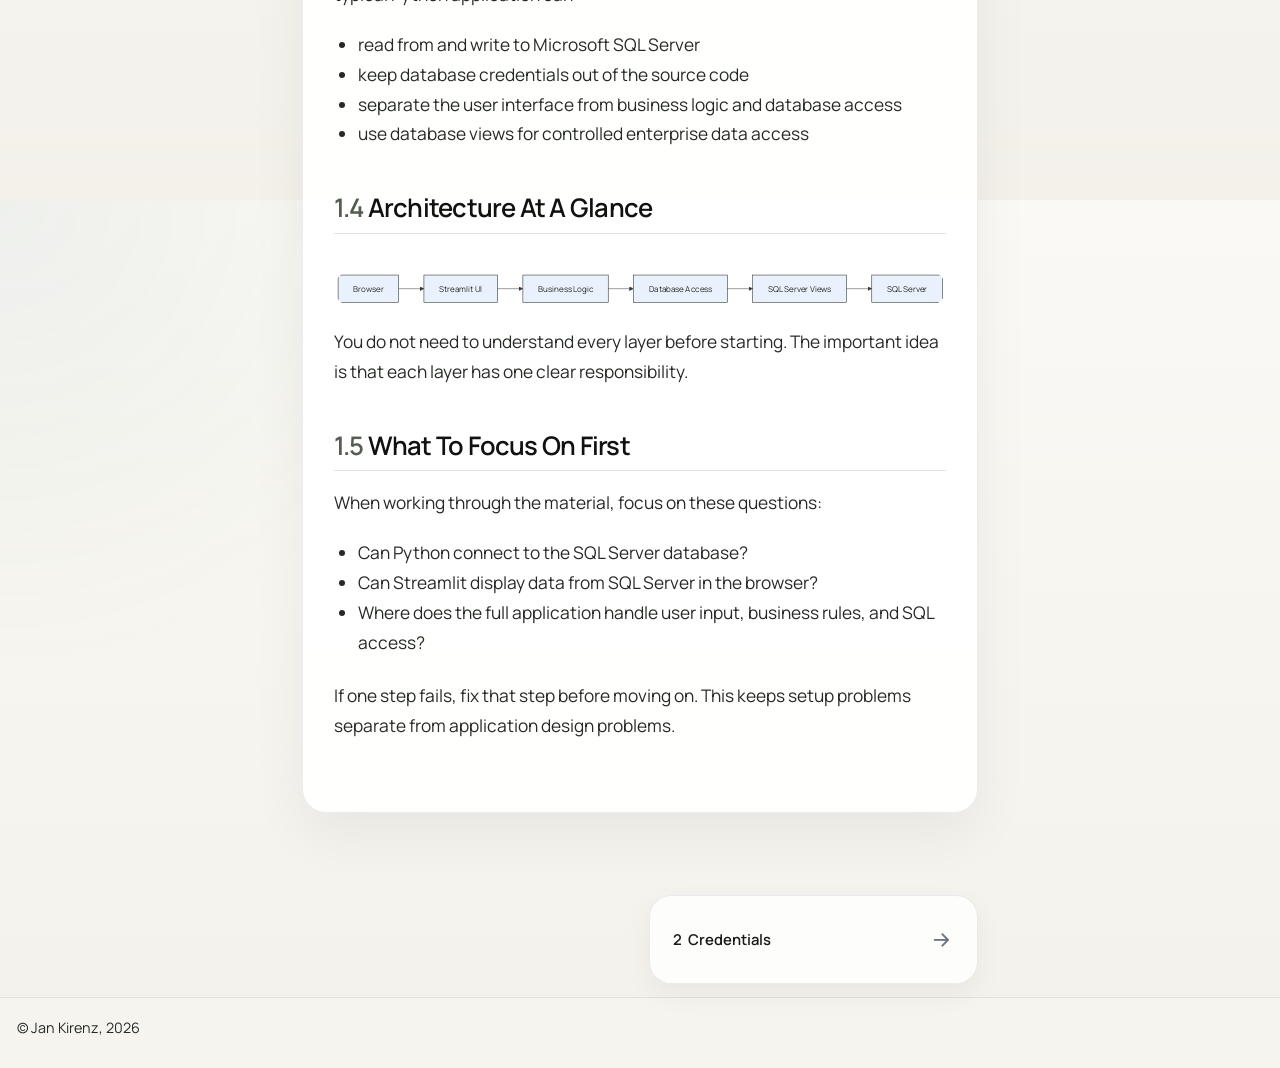
==== commit af2517e0: "Built site for gh-pages" ====
--- a/index.html
+++ b/index.html
@@ -20,41 +20,6 @@
   width: 0.8em;
   margin: 0 0.8em 0.2em -1em; /* quarto-specific, see https://github.com/quarto-dev/quarto-cli/issues/4556 */ 
   vertical-align: middle;
-}
-/* CSS for syntax highlighting */
-html { -webkit-text-size-adjust: 100%; }
-pre > code.sourceCode { white-space: pre; position: relative; }
-pre > code.sourceCode > span { display: inline-block; line-height: 1.25; }
-pre > code.sourceCode > span:empty { height: 1.2em; }
-.sourceCode { overflow: visible; }
-code.sourceCode > span { color: inherit; text-decoration: inherit; }
-div.sourceCode { margin: 1em 0; }
-pre.sourceCode { margin: 0; }
-@media screen {
-div.sourceCode { overflow: auto; }
-}
-@media print {
-pre > code.sourceCode { white-space: pre-wrap; }
-pre > code.sourceCode > span { text-indent: -5em; padding-left: 5em; }
-}
-pre.numberSource code
-  { counter-reset: source-line 0; }
-pre.numberSource code > span
-  { position: relative; left: -4em; counter-increment: source-line; }
-pre.numberSource code > span > a:first-child::before
-  { content: counter(source-line);
-    position: relative; left: -1em; text-align: right; vertical-align: baseline;
-    border: none; display: inline-block;
-    -webkit-touch-callout: none; -webkit-user-select: none;
-    -khtml-user-select: none; -moz-user-select: none;
-    -ms-user-select: none; user-select: none;
-    padding: 0 4px; width: 4em;
-  }
-pre.numberSource { margin-left: 3em;  padding-left: 4px; }
-div.sourceCode
-  {   }
-@media screen {
-pre > code.sourceCode > span > a:first-child::before { text-decoration: underline; }
 }
 </style>
 
@@ -253,15 +218,11 @@
   <ul>
   <li><a href="#python-enterprise-crud-demo" id="toc-python-enterprise-crud-demo" class="nav-link active" data-scroll-target="#python-enterprise-crud-demo"><span class="header-section-number">1</span> Python Enterprise CRUD Demo</a>
   <ul class="collapse">
-  <li><a href="#course-files" id="toc-course-files" class="nav-link" data-scroll-target="#course-files"><span class="header-section-number">1.1</span> Course Files</a></li>
-  <li><a href="#recommended-learning-path" id="toc-recommended-learning-path" class="nav-link" data-scroll-target="#recommended-learning-path"><span class="header-section-number">1.2</span> Recommended Learning Path</a></li>
-  <li><a href="#learning-goals" id="toc-learning-goals" class="nav-link" data-scroll-target="#learning-goals"><span class="header-section-number">1.3</span> Learning Goals</a></li>
-  <li><a href="#business-scenario" id="toc-business-scenario" class="nav-link" data-scroll-target="#business-scenario"><span class="header-section-number">1.4</span> Business Scenario</a></li>
-  <li><a href="#architecture-overview" id="toc-architecture-overview" class="nav-link" data-scroll-target="#architecture-overview"><span class="header-section-number">1.5</span> Architecture Overview</a></li>
-  <li><a href="#database-objects-used-in-the-demo" id="toc-database-objects-used-in-the-demo" class="nav-link" data-scroll-target="#database-objects-used-in-the-demo"><span class="header-section-number">1.6</span> Database Objects Used in the Demo</a></li>
-  <li><a href="#project-structure" id="toc-project-structure" class="nav-link" data-scroll-target="#project-structure"><span class="header-section-number">1.7</span> Project Structure</a></li>
-  <li><a href="#what-you-should-notice" id="toc-what-you-should-notice" class="nav-link" data-scroll-target="#what-you-should-notice"><span class="header-section-number">1.8</span> What You Should Notice</a></li>
-  <li><a href="#suggested-workflow" id="toc-suggested-workflow" class="nav-link" data-scroll-target="#suggested-workflow"><span class="header-section-number">1.9</span> Suggested Workflow</a></li>
+  <li><a href="#learning-path" id="toc-learning-path" class="nav-link" data-scroll-target="#learning-path"><span class="header-section-number">1.1</span> Learning Path</a></li>
+  <li><a href="#repositories" id="toc-repositories" class="nav-link" data-scroll-target="#repositories"><span class="header-section-number">1.2</span> Repositories</a></li>
+  <li><a href="#what-this-project-demonstrates" id="toc-what-this-project-demonstrates" class="nav-link" data-scroll-target="#what-this-project-demonstrates"><span class="header-section-number">1.3</span> What This Project Demonstrates</a></li>
+  <li><a href="#architecture-at-a-glance" id="toc-architecture-at-a-glance" class="nav-link" data-scroll-target="#architecture-at-a-glance"><span class="header-section-number">1.4</span> Architecture At A Glance</a></li>
+  <li><a href="#what-to-focus-on-first" id="toc-what-to-focus-on-first" class="nav-link" data-scroll-target="#what-to-focus-on-first"><span class="header-section-number">1.5</span> What To Focus On First</a></li>
   </ul></li>
   </ul>
 </nav>
@@ -291,190 +252,125 @@
 
 <section id="python-enterprise-crud-demo" class="level1" data-number="1">
 <h1 data-number="1"><span class="header-section-number">1</span> Python Enterprise CRUD Demo</h1>
-<p>This documentation walks through a small enterprise application demo.</p>
-<p>The example focuses on a B2B discount maintenance scenario and demonstrates how Python applications are typically structured when they read from and write to a Microsoft SQL Server database.</p>
-<div class="overview-grid">
-<div class="overview-item">
-<div class="overview-label">
-<p>Stack</p>
-</div>
-<p>Python 3.13, <code>uv</code>, Streamlit, <code>pandas</code>, <code>sqlalchemy</code>, <code>pyodbc</code></p>
-</div>
-<div class="overview-item">
-<div class="overview-label">
-<p>Database</p>
-</div>
-<p>MSSQL Server with role-based views for data access</p>
-</div>
-</div>
-<section id="course-files" class="level2" data-number="1.1">
-<h2 data-number="1.1" class="anchored" data-anchor-id="course-files"><span class="header-section-number">1.1</span> Course Files</h2>
-<p>This book uses three GitHub repositories. Start with the small examples first, then move to the full CRUD project.</p>
+<p>This guide introduces a small enterprise application built with Python, Streamlit, and Microsoft SQL Server.</p>
+<p>The goal is not to learn every technical detail at once. Start with the small practice repositories, check that your setup works, and then move to the full CRUD application.</p>
+<div class="callout callout-style-simple callout-note">
+<div class="callout-body d-flex">
+<div class="callout-icon-container">
+<i class="callout-icon"></i>
+</div>
+<div class="callout-body-container">
+<p>Use this page as orientation. The concrete commands and code examples are explained in the later chapters.</p>
+</div>
+</div>
+</div>
+<section id="learning-path" class="level2" data-number="1.1">
+<h2 data-number="1.1" class="anchored" data-anchor-id="learning-path"><span class="header-section-number">1.1</span> Learning Path</h2>
+<p>Follow the chapters in this order:</p>
 <table class="caption-top table">
 <thead>
 <tr class="header">
 <th>Step</th>
-<th>Repository</th>
-<th>Purpose</th>
+<th>What you do</th>
+<th>Where</th>
 </tr>
 </thead>
 <tbody>
 <tr class="odd">
 <td>1</td>
-<td><a href="https://github.com/kirenz/mssql-example">mssql-example</a></td>
-<td>Test a plain Python connection to Microsoft SQL Server</td>
+<td>Prepare your SQL Server credentials</td>
+<td><a href="./credentials.html">Credentials</a></td>
 </tr>
 <tr class="even">
 <td>2</td>
-<td><a href="https://github.com/kirenz/streamlit-mssql">streamlit-mssql</a></td>
-<td>Run a small Streamlit app that queries SQL Server</td>
+<td>Install the required tools</td>
+<td><a href="./windows-setup.html">Windows Setup</a> or <a href="./mac-setup.html">macOS Setup</a></td>
 </tr>
 <tr class="odd">
 <td>3</td>
+<td>Test the small practice repositories</td>
+<td><a href="./practice-repositories.html">Practice Repositories</a></td>
+</tr>
+<tr class="even">
+<td>4</td>
+<td>Understand the database connection</td>
+<td><a href="./mssql-connection.html">Server Connection</a></td>
+</tr>
+<tr class="odd">
+<td>5</td>
+<td>Run and inspect the Streamlit app</td>
+<td><a href="./streamlit.html">Streamlit Application</a></td>
+</tr>
+</tbody>
+</table>
+</section>
+<section id="repositories" class="level2" data-number="1.2">
+<h2 data-number="1.2" class="anchored" data-anchor-id="repositories"><span class="header-section-number">1.2</span> Repositories</h2>
+<p>The course uses three GitHub repositories:</p>
+<table class="caption-top table">
+<thead>
+<tr class="header">
+<th>Repository</th>
+<th>Purpose</th>
+</tr>
+</thead>
+<tbody>
+<tr class="odd">
+<td><a href="https://github.com/kirenz/mssql-example">mssql-example</a></td>
+<td>Test a basic Python connection to SQL Server</td>
+</tr>
+<tr class="even">
+<td><a href="https://github.com/kirenz/streamlit-mssql">streamlit-mssql</a></td>
+<td>Run a small Streamlit app with SQL Server data</td>
+</tr>
+<tr class="odd">
 <td><a href="https://github.com/kirenz/sopra">sopra</a></td>
 <td>Work with the full layered CRUD application</td>
 </tr>
 </tbody>
 </table>
-<p>Download or clone the full project when you reach the main application part. The repository contains all Python files used in this book, the Quarto source files, and <code>.env.example</code>.</p>
+<p>Keep the repositories in separate folders. Each repository is a separate learning step.</p>
+</section>
+<section id="what-this-project-demonstrates" class="level2" data-number="1.3">
+<h2 data-number="1.3" class="anchored" data-anchor-id="what-this-project-demonstrates"><span class="header-section-number">1.3</span> What This Project Demonstrates</h2>
+<p>The full application manages quantity-based B2B discounts. It shows how a typical Python application can:</p>
 <ul>
-<li><a href="https://github.com/kirenz/sopra/archive/refs/heads/main.zip">Download ZIP</a></li>
-<li><a href="https://github.com/kirenz/sopra">Open GitHub repository</a></li>
-</ul>
-<p>If you use Git:</p>
-<div class="code-copy-outer-scaffold"><div class="sourceCode" id="cb1"><pre class="sourceCode bash code-with-copy"><code class="sourceCode bash"><span id="cb1-1"><a href="#cb1-1" aria-hidden="true" tabindex="-1"></a><span class="fu">git</span> clone https://github.com/kirenz/sopra.git</span>
-<span id="cb1-2"><a href="#cb1-2" aria-hidden="true" tabindex="-1"></a><span class="bu">cd</span> sopra</span>
-<span id="cb1-3"><a href="#cb1-3" aria-hidden="true" tabindex="-1"></a><span class="ex">uv</span> sync</span></code></pre></div><button title="Copy to Clipboard" class="code-copy-button"><i class="bi"></i></button></div>
-<p>If you download the ZIP file, unzip the folder, open it in Visual Studio Code, and then run:</p>
-<div class="code-copy-outer-scaffold"><div class="sourceCode" id="cb2"><pre class="sourceCode bash code-with-copy"><code class="sourceCode bash"><span id="cb2-1"><a href="#cb2-1" aria-hidden="true" tabindex="-1"></a><span class="ex">uv</span> sync</span></code></pre></div><button title="Copy to Clipboard" class="code-copy-button"><i class="bi"></i></button></div>
-<p>The local <code>.env</code> file is not part of the download. Create it from <code>.env.example</code> and add the course-specific SQL Server credentials.</p>
-<div class="callout callout-style-simple callout-tip">
-<div class="callout-body d-flex">
-<div class="callout-icon-container">
-<i class="callout-icon"></i>
-</div>
-<div class="callout-body-container">
-<p>Keep the three repositories in separate folders. Do not copy files from the warm-up repositories into the full CRUD project unless an exercise explicitly asks you to do so.</p>
-</div>
-</div>
-</div>
-</section>
-<section id="recommended-learning-path" class="level2" data-number="1.2">
-<h2 data-number="1.2" class="anchored" data-anchor-id="recommended-learning-path"><span class="header-section-number">1.2</span> Recommended Learning Path</h2>
-<ol type="1">
-<li>Use <code>mssql-example</code> to verify that the ODBC driver, <code>.env</code> file, and SQL Server login work.</li>
-<li>Use <code>streamlit-mssql</code> to run a small browser-based SQL query interface.</li>
-<li>Use this <code>sopra</code> project to study the larger CRUD application with presentation, business logic, and data access layers.</li>
-</ol>
-</section>
-<section id="learning-goals" class="level2" data-number="1.3">
-<h2 data-number="1.3" class="anchored" data-anchor-id="learning-goals"><span class="header-section-number">1.3</span> Learning Goals</h2>
-<p>By the end of this project, students should be able to:</p>
-<ul>
-<li>set up a Python 3.13 project with <code>uv</code></li>
-<li>connect to Microsoft SQL Server with <code>pyodbc</code>, <code>sqlalchemy</code>, and <code>pandas</code></li>
-<li>implement typical CRUD-style flows in a Streamlit user interface</li>
-<li>handle database errors and validation messages in a user-friendly way</li>
+<li>read from and write to Microsoft SQL Server</li>
+<li>keep database credentials out of the source code</li>
+<li>separate the user interface from business logic and database access</li>
+<li>use database views for controlled enterprise data access</li>
 </ul>
 </section>
-<section id="business-scenario" class="level2" data-number="1.4">
-<h2 data-number="1.4" class="anchored" data-anchor-id="business-scenario"><span class="header-section-number">1.4</span> Business Scenario</h2>
-<p>The application manages quantity-based B2B discounts. Sales staff need an internal tool to:</p>
-<ul>
-<li>view existing discount rules</li>
-<li>add a new discount for a selected customer</li>
-<li>edit an existing discount if business conditions change</li>
-</ul>
-<p>The SQL Server already exposes role-based views for this workflow, so the Python application does not work directly on the base table. This mirrors a common enterprise setup where database permissions are restricted through views.</p>
-</section>
-<section id="architecture-overview" class="level2" data-number="1.5">
-<h2 data-number="1.5" class="anchored" data-anchor-id="architecture-overview"><span class="header-section-number">1.5</span> Architecture Overview</h2>
+<section id="architecture-at-a-glance" class="level2" data-number="1.4">
+<h2 data-number="1.4" class="anchored" data-anchor-id="architecture-at-a-glance"><span class="header-section-number">1.4</span> Architecture At A Glance</h2>
 <div class="cell" data-layout-align="default">
 <div class="cell-output-display">
 <div>
 <p></p><figure class="figure"><p></p>
 <div>
-<pre class="mermaid mermaid-js">flowchart TD
-    U["User in Browser"] --&gt; A["Presentation Layer&lt;br&gt;app.py&lt;br&gt;Streamlit tabs"]
-    A --&gt; B["Business Logic Layer&lt;br&gt;services/discount_service.py&lt;br&gt;validation and rules"]
-    B --&gt; C["Data Access Layer&lt;br&gt;repositories/db.py&lt;br&gt;repositories/discount_repo.py"]
-    C --&gt; D["Role-Based Views&lt;br&gt;list_views / ins_views / upd_views&lt;br&gt;dbo.LOV_CUSTOMER"]
-    D --&gt; E["SQL Server Database&lt;br&gt;ERPDEV"]
+<pre class="mermaid mermaid-js">flowchart LR
+    U["Browser"] --&gt; A["Streamlit UI"]
+    A --&gt; B["Business Logic"]
+    B --&gt; C["Database Access"]
+    C --&gt; D["SQL Server Views"]
+    D --&gt; E["SQL Server"]
 </pre>
 </div>
 <p></p></figure><p></p>
 </div>
 </div>
 </div>
+<p>You do not need to understand every layer before starting. The important idea is that each layer has one clear responsibility.</p>
 </section>
-<section id="database-objects-used-in-the-demo" class="level2" data-number="1.6">
-<h2 data-number="1.6" class="anchored" data-anchor-id="database-objects-used-in-the-demo"><span class="header-section-number">1.6</span> Database Objects Used in the Demo</h2>
-<table class="caption-top table">
-<thead>
-<tr class="header">
-<th>Purpose</th>
-<th>Object</th>
-</tr>
-</thead>
-<tbody>
-<tr class="odd">
-<td>Read discount overview</td>
-<td><code>list_views.V_LIST_B2B_DISCOUNT</code></td>
-</tr>
-<tr class="even">
-<td>Insert new discount</td>
-<td><code>ins_views.V_INS_B2B_DISCOUNT</code></td>
-</tr>
-<tr class="odd">
-<td>Update existing discount</td>
-<td><code>upd_views.V_UPD_B2B_DISCOUNT</code></td>
-</tr>
-<tr class="even">
-<td>Fill customer dropdown</td>
-<td><code>dbo.LOV_CUSTOMER</code></td>
-</tr>
-</tbody>
-</table>
-</section>
-<section id="project-structure" class="level2" data-number="1.7">
-<h2 data-number="1.7" class="anchored" data-anchor-id="project-structure"><span class="header-section-number">1.7</span> Project Structure</h2>
-<pre class="text"><code>.
-├── app.py
-├── models/discount.py
-├── repositories/db.py
-├── repositories/discount_repo.py
-├── services/discount_service.py
-├── sql_example.py
-└── README.md</code></pre>
-</section>
-<section id="what-you-should-notice" class="level2" data-number="1.8">
-<h2 data-number="1.8" class="anchored" data-anchor-id="what-you-should-notice"><span class="header-section-number">1.8</span> What You Should Notice</h2>
+<section id="what-to-focus-on-first" class="level2" data-number="1.5">
+<h2 data-number="1.5" class="anchored" data-anchor-id="what-to-focus-on-first"><span class="header-section-number">1.5</span> What To Focus On First</h2>
+<p>When working through the material, focus on these questions:</p>
 <ul>
-<li><code>app.py</code> contains no raw SQL. The presentation layer only deals with user interaction.</li>
-<li><code>discount_service.py</code> contains no Streamlit code. It focuses on validation and business meaning.</li>
-<li><code>discount_repo.py</code> is the only place where SQL statements are written.</li>
-<li><code>.env</code> keeps credentials out of the source code.</li>
+<li>Can Python connect to the SQL Server database?</li>
+<li>Can Streamlit display data from SQL Server in the browser?</li>
+<li>Where does the full application handle user input, business rules, and SQL access?</li>
 </ul>
-<div class="callout callout-style-simple callout-tip">
-<div class="callout-body d-flex">
-<div class="callout-icon-container">
-<i class="callout-icon"></i>
-</div>
-<div class="callout-body-container">
-<p>This separation is not just a style preference. It makes the application easier to test, easier to explain in class, and easier to extend later.</p>
-</div>
-</div>
-</div>
-</section>
-<section id="suggested-workflow" class="level2" data-number="1.9">
-<h2 data-number="1.9" class="anchored" data-anchor-id="suggested-workflow"><span class="header-section-number">1.9</span> Suggested Workflow</h2>
-<ol type="1">
-<li>Complete the operating-system-specific setup steps.</li>
-<li>Configure your <code>.env</code> file.</li>
-<li>Test the MSSQL connection with <code>sql_example.py</code>.</li>
-<li>Start the Streamlit application with <code>uv run streamlit run app.py</code>.</li>
-<li>Inspect how each UI action maps to the business and data layers.</li>
-</ol>
+<p>If one step fails, fix that step before moving on. This keeps setup problems separate from application design problems.</p>
 
 
 </section>
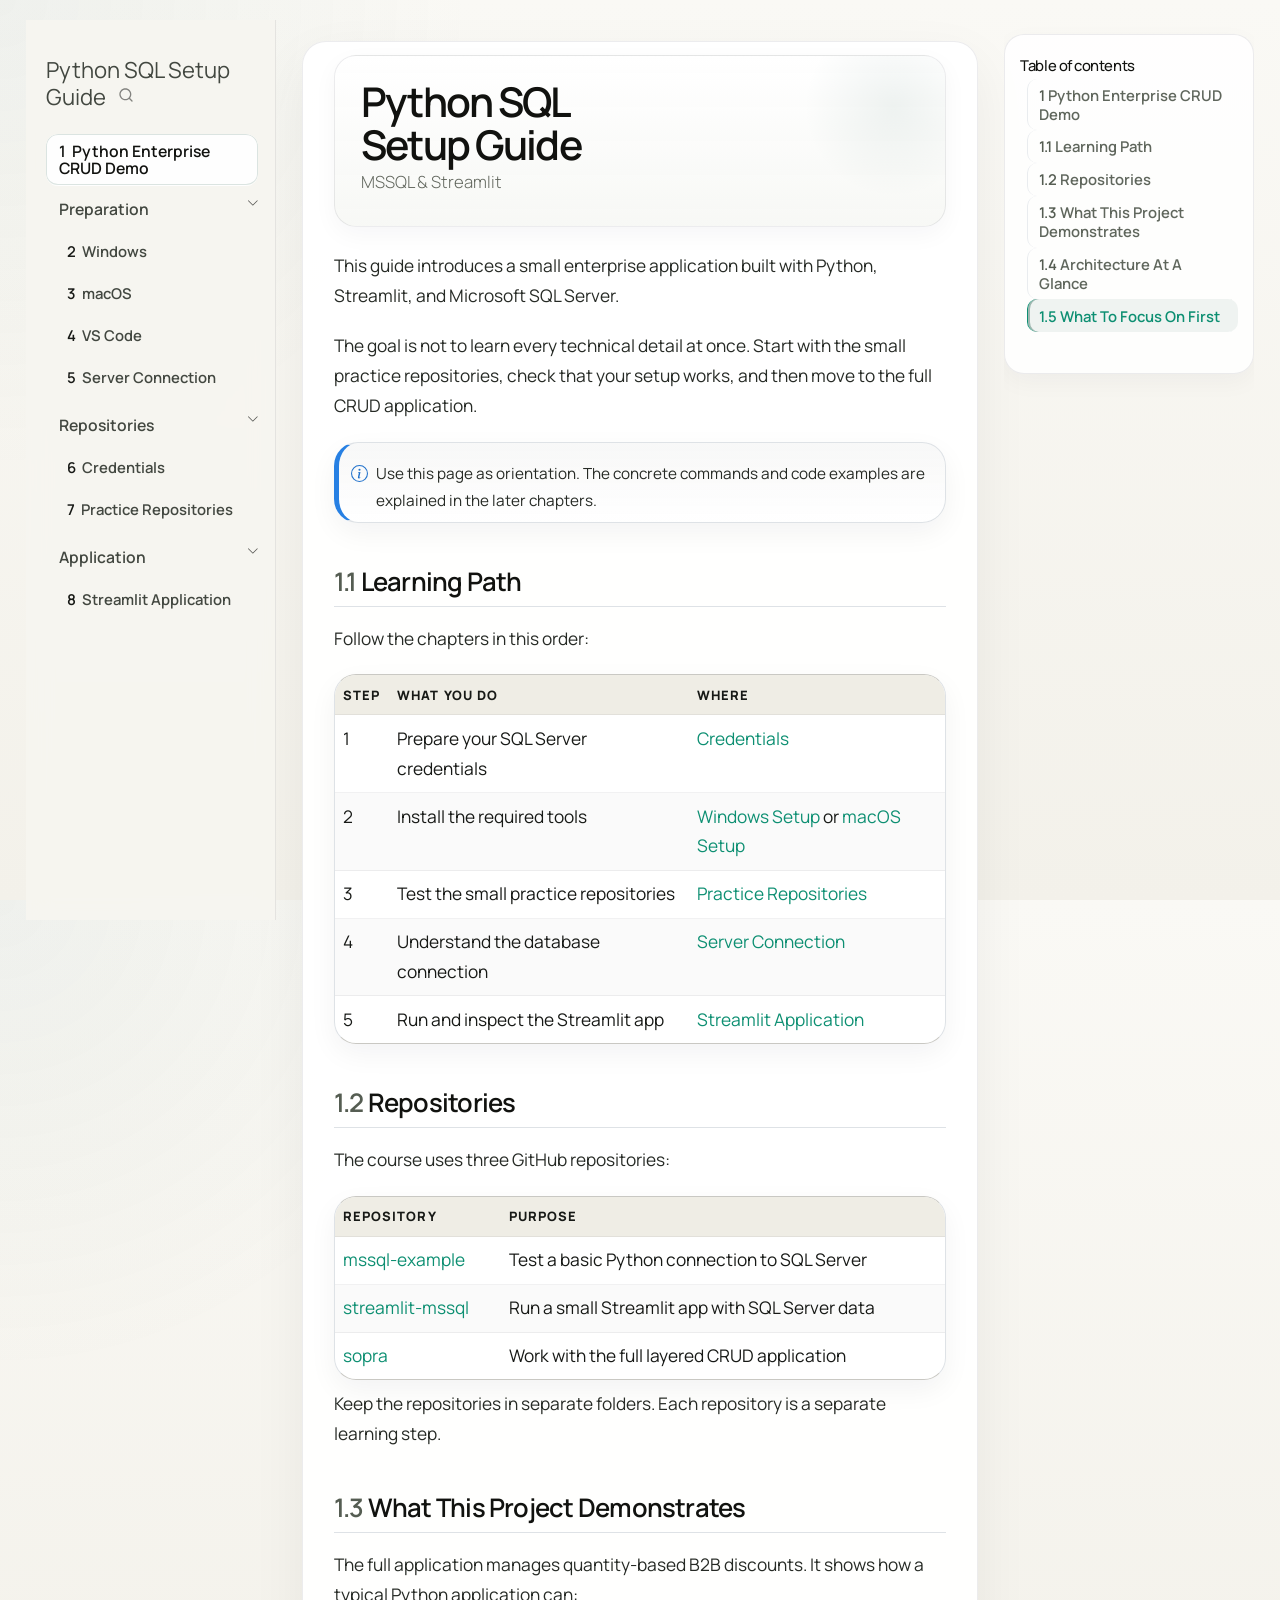
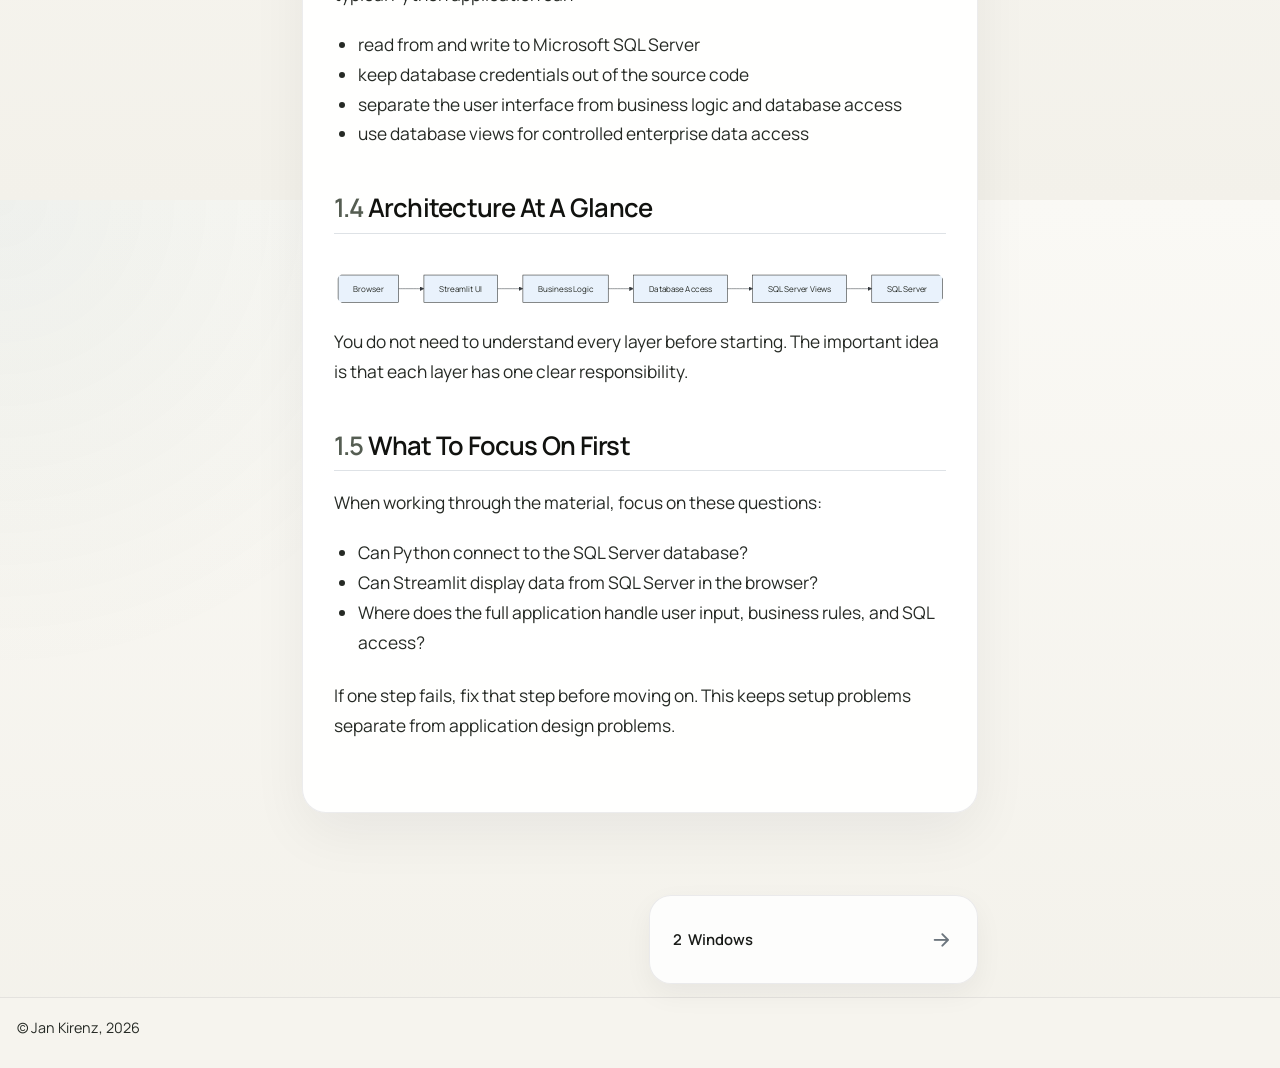
==== commit be3980ff: "Built site for gh-pages" ====
--- a/index.html
+++ b/index.html
@@ -31,7 +31,7 @@
 <script src="site_libs/quarto-search/fuse.min.js"></script>
 <script src="site_libs/quarto-search/quarto-search.js"></script>
 <meta name="quarto:offset" content="./">
-<link href="./credentials.html" rel="next">
+<link href="./windows-setup.html" rel="next">
 <script src="site_libs/quarto-html/quarto.js" type="module"></script>
 <script src="site_libs/quarto-html/tabsets/tabsets.js" type="module"></script>
 <script src="site_libs/quarto-html/axe/axe-check.js" type="module"></script>
@@ -131,20 +131,26 @@
       <ul id="quarto-sidebar-section-1" class="collapse list-unstyled sidebar-section depth1 show">  
           <li class="sidebar-item">
   <div class="sidebar-item-container"> 
-  <a href="./credentials.html" class="sidebar-item-text sidebar-link">
- <span class="menu-text"><span class="chapter-number">2</span>&nbsp; <span class="chapter-title">Credentials</span></span></a>
-  </div>
-</li>
-          <li class="sidebar-item">
-  <div class="sidebar-item-container"> 
   <a href="./windows-setup.html" class="sidebar-item-text sidebar-link">
- <span class="menu-text"><span class="chapter-number">3</span>&nbsp; <span class="chapter-title">Windows</span></span></a>
+ <span class="menu-text"><span class="chapter-number">2</span>&nbsp; <span class="chapter-title">Windows</span></span></a>
   </div>
 </li>
           <li class="sidebar-item">
   <div class="sidebar-item-container"> 
   <a href="./mac-setup.html" class="sidebar-item-text sidebar-link">
- <span class="menu-text"><span class="chapter-number">4</span>&nbsp; <span class="chapter-title">macOS</span></span></a>
+ <span class="menu-text"><span class="chapter-number">3</span>&nbsp; <span class="chapter-title">macOS</span></span></a>
+  </div>
+</li>
+          <li class="sidebar-item">
+  <div class="sidebar-item-container"> 
+  <a href="./mssql-vscode.html" class="sidebar-item-text sidebar-link">
+ <span class="menu-text"><span class="chapter-number">4</span>&nbsp; <span class="chapter-title">VS Code</span></span></a>
+  </div>
+</li>
+          <li class="sidebar-item">
+  <div class="sidebar-item-container"> 
+  <a href="./mssql-connection.html" class="sidebar-item-text sidebar-link">
+ <span class="menu-text"><span class="chapter-number">5</span>&nbsp; <span class="chapter-title">Server Connection</span></span></a>
   </div>
 </li>
       </ul>
@@ -160,8 +166,14 @@
       <ul id="quarto-sidebar-section-2" class="collapse list-unstyled sidebar-section depth1 show">  
           <li class="sidebar-item">
   <div class="sidebar-item-container"> 
+  <a href="./credentials.html" class="sidebar-item-text sidebar-link">
+ <span class="menu-text"><span class="chapter-number">6</span>&nbsp; <span class="chapter-title">Credentials</span></span></a>
+  </div>
+</li>
+          <li class="sidebar-item">
+  <div class="sidebar-item-container"> 
   <a href="./practice-repositories.html" class="sidebar-item-text sidebar-link">
- <span class="menu-text"><span class="chapter-number">5</span>&nbsp; <span class="chapter-title">Practice Repositories</span></span></a>
+ <span class="menu-text"><span class="chapter-number">7</span>&nbsp; <span class="chapter-title">Practice Repositories</span></span></a>
   </div>
 </li>
       </ul>
@@ -169,35 +181,12 @@
         <li class="sidebar-item sidebar-item-section">
       <div class="sidebar-item-container"> 
             <a class="sidebar-item-text sidebar-link text-start" data-bs-toggle="collapse" data-bs-target="#quarto-sidebar-section-3" role="navigation" aria-expanded="true">
- <span class="menu-text">MSSQL</span></a>
+ <span class="menu-text">Application</span></a>
           <a class="sidebar-item-toggle text-start" data-bs-toggle="collapse" data-bs-target="#quarto-sidebar-section-3" role="navigation" aria-expanded="true" aria-label="Toggle section">
             <i class="bi bi-chevron-right ms-2"></i>
           </a> 
       </div>
       <ul id="quarto-sidebar-section-3" class="collapse list-unstyled sidebar-section depth1 show">  
-          <li class="sidebar-item">
-  <div class="sidebar-item-container"> 
-  <a href="./mssql-vscode.html" class="sidebar-item-text sidebar-link">
- <span class="menu-text"><span class="chapter-number">6</span>&nbsp; <span class="chapter-title">VS Code</span></span></a>
-  </div>
-</li>
-          <li class="sidebar-item">
-  <div class="sidebar-item-container"> 
-  <a href="./mssql-connection.html" class="sidebar-item-text sidebar-link">
- <span class="menu-text"><span class="chapter-number">7</span>&nbsp; <span class="chapter-title">Server Connection</span></span></a>
-  </div>
-</li>
-      </ul>
-  </li>
-        <li class="sidebar-item sidebar-item-section">
-      <div class="sidebar-item-container"> 
-            <a class="sidebar-item-text sidebar-link text-start" data-bs-toggle="collapse" data-bs-target="#quarto-sidebar-section-4" role="navigation" aria-expanded="true">
- <span class="menu-text">Application</span></a>
-          <a class="sidebar-item-toggle text-start" data-bs-toggle="collapse" data-bs-target="#quarto-sidebar-section-4" role="navigation" aria-expanded="true" aria-label="Toggle section">
-            <i class="bi bi-chevron-right ms-2"></i>
-          </a> 
-      </div>
-      <ul id="quarto-sidebar-section-4" class="collapse list-unstyled sidebar-section depth1 show">  
           <li class="sidebar-item">
   <div class="sidebar-item-container"> 
   <a href="./streamlit.html" class="sidebar-item-text sidebar-link">
@@ -781,8 +770,8 @@
   <div class="nav-page nav-page-previous">
   </div>
   <div class="nav-page nav-page-next">
-      <a href="./credentials.html" class="pagination-link" aria-label="Credentials">
-        <span class="nav-page-text"><span class="chapter-number">2</span>&nbsp; <span class="chapter-title">Credentials</span></span> <i class="bi bi-arrow-right-short"></i>
+      <a href="./windows-setup.html" class="pagination-link" aria-label="Windows">
+        <span class="nav-page-text"><span class="chapter-number">2</span>&nbsp; <span class="chapter-title">Windows</span></span> <i class="bi bi-arrow-right-short"></i>
       </a>
   </div>
 </nav>
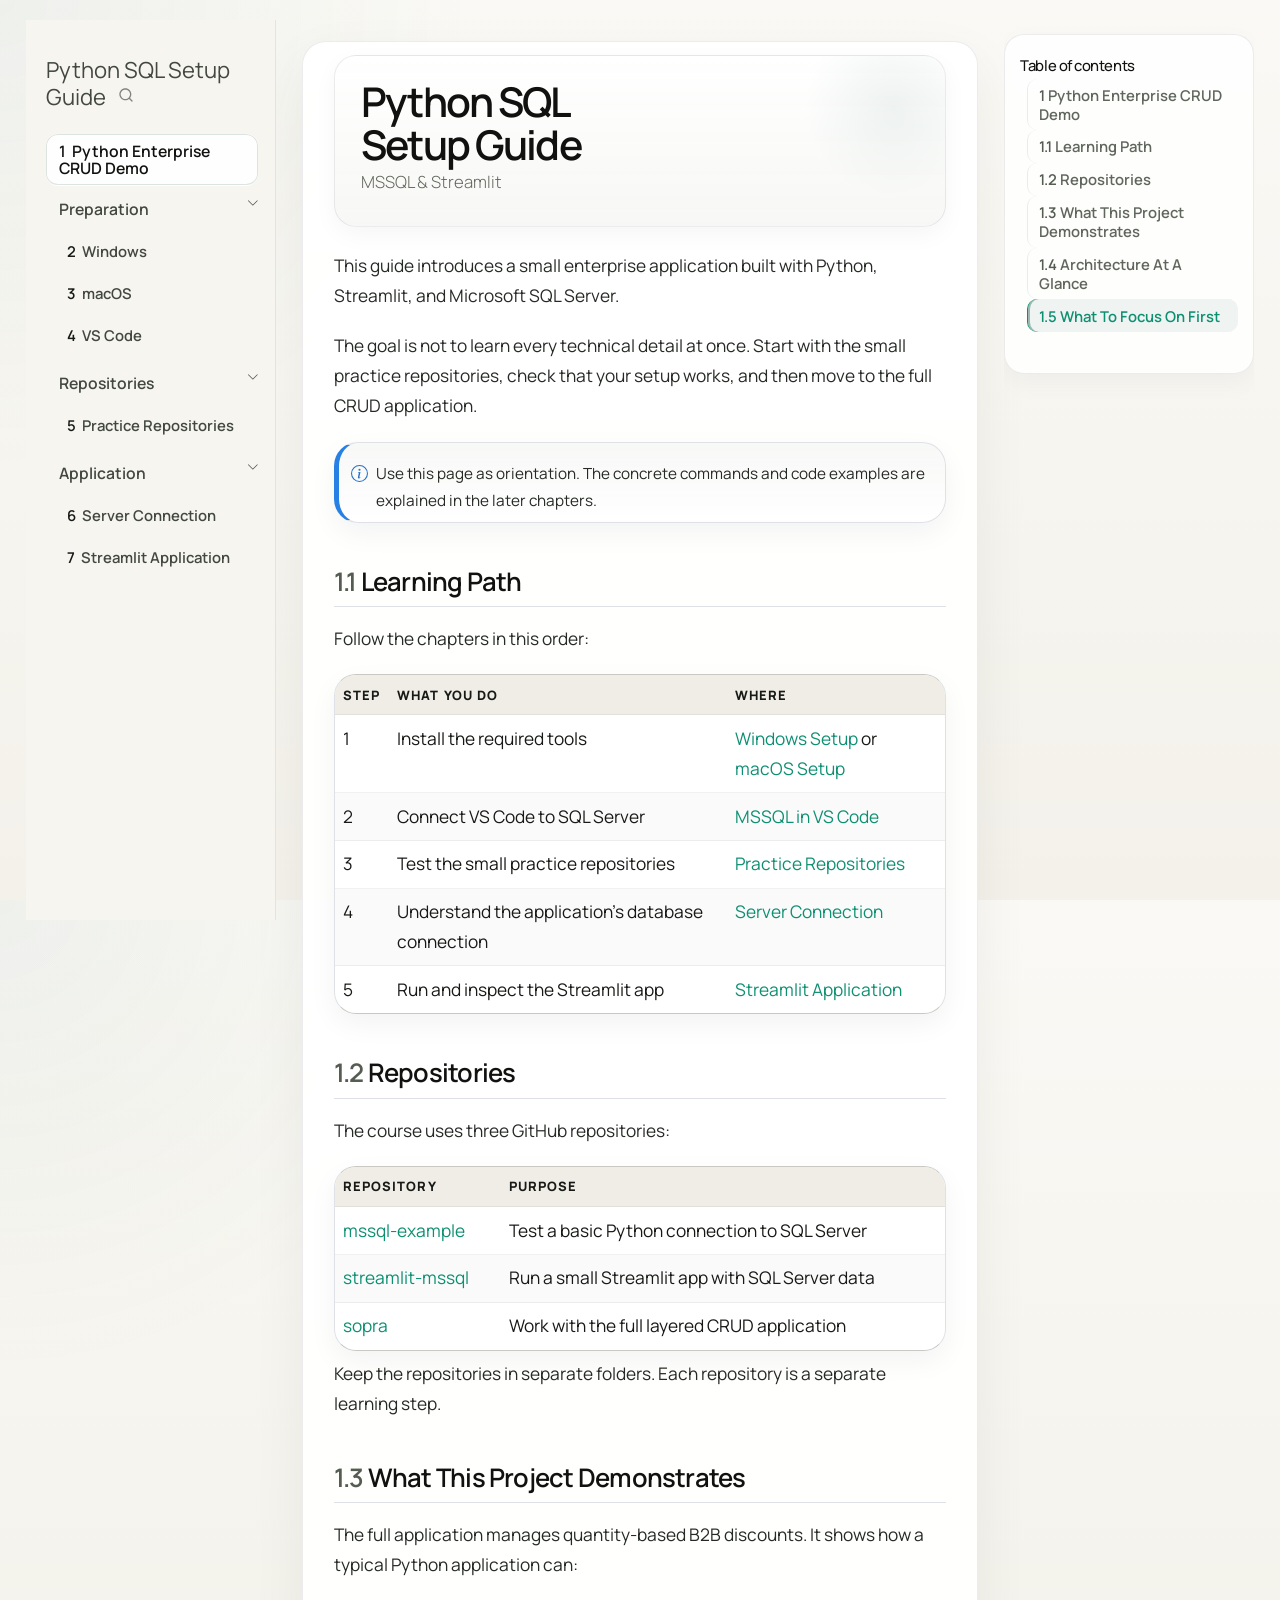
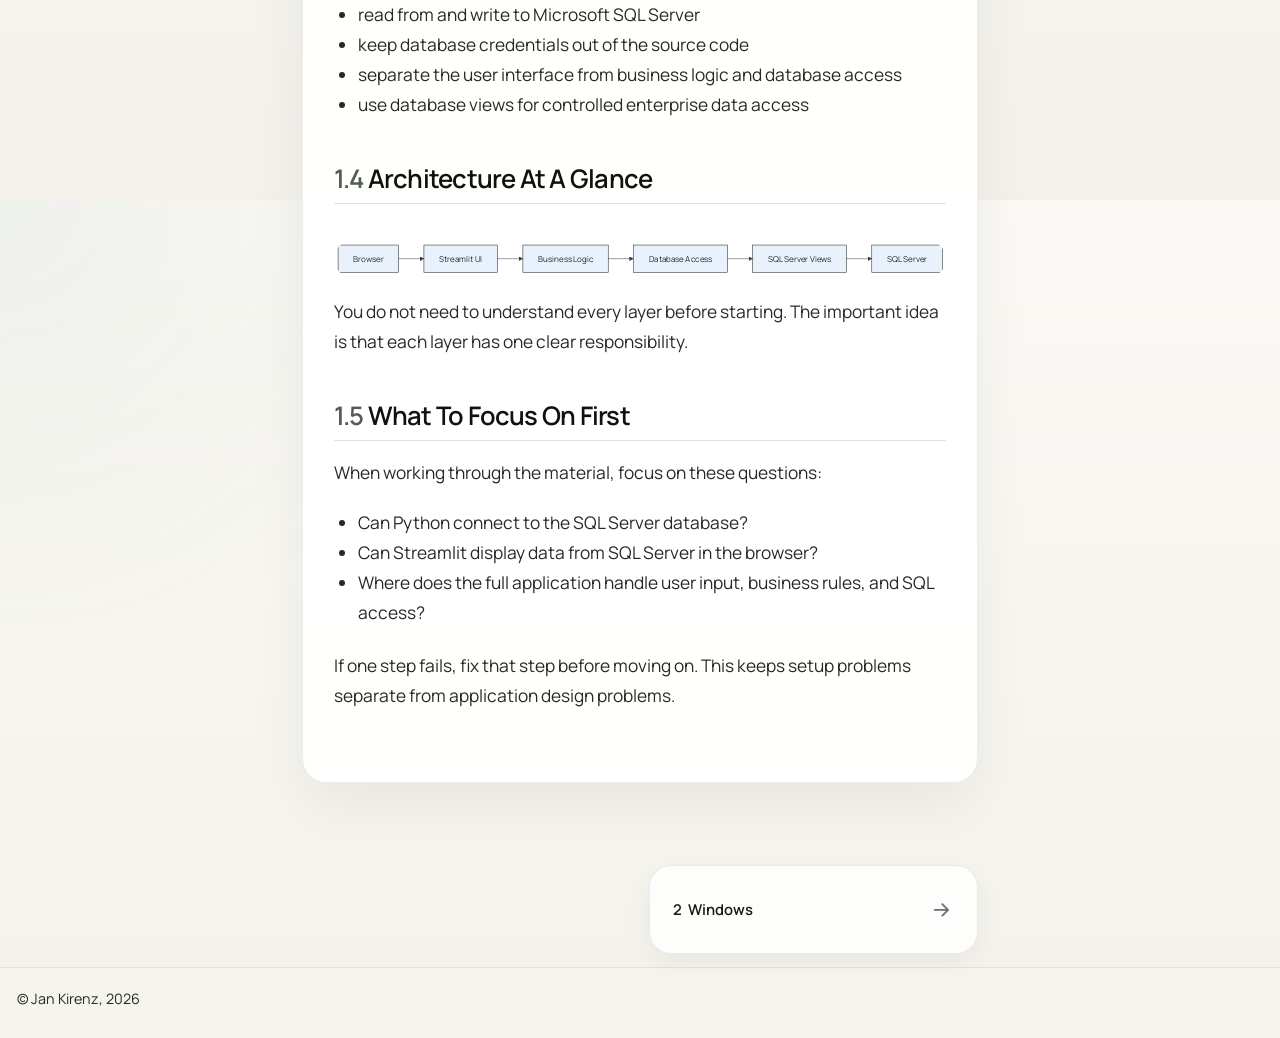
==== commit 2983eb4c: "Built site for gh-pages" ====
--- a/index.html
+++ b/index.html
@@ -147,12 +147,6 @@
  <span class="menu-text"><span class="chapter-number">4</span>&nbsp; <span class="chapter-title">VS Code</span></span></a>
   </div>
 </li>
-          <li class="sidebar-item">
-  <div class="sidebar-item-container"> 
-  <a href="./mssql-connection.html" class="sidebar-item-text sidebar-link">
- <span class="menu-text"><span class="chapter-number">5</span>&nbsp; <span class="chapter-title">Server Connection</span></span></a>
-  </div>
-</li>
       </ul>
   </li>
         <li class="sidebar-item sidebar-item-section">
@@ -166,14 +160,8 @@
       <ul id="quarto-sidebar-section-2" class="collapse list-unstyled sidebar-section depth1 show">  
           <li class="sidebar-item">
   <div class="sidebar-item-container"> 
-  <a href="./credentials.html" class="sidebar-item-text sidebar-link">
- <span class="menu-text"><span class="chapter-number">6</span>&nbsp; <span class="chapter-title">Credentials</span></span></a>
-  </div>
-</li>
-          <li class="sidebar-item">
-  <div class="sidebar-item-container"> 
   <a href="./practice-repositories.html" class="sidebar-item-text sidebar-link">
- <span class="menu-text"><span class="chapter-number">7</span>&nbsp; <span class="chapter-title">Practice Repositories</span></span></a>
+ <span class="menu-text"><span class="chapter-number">5</span>&nbsp; <span class="chapter-title">Practice Repositories</span></span></a>
   </div>
 </li>
       </ul>
@@ -189,8 +177,14 @@
       <ul id="quarto-sidebar-section-3" class="collapse list-unstyled sidebar-section depth1 show">  
           <li class="sidebar-item">
   <div class="sidebar-item-container"> 
+  <a href="./mssql-connection.html" class="sidebar-item-text sidebar-link">
+ <span class="menu-text"><span class="chapter-number">6</span>&nbsp; <span class="chapter-title">Server Connection</span></span></a>
+  </div>
+</li>
+          <li class="sidebar-item">
+  <div class="sidebar-item-container"> 
   <a href="./streamlit.html" class="sidebar-item-text sidebar-link">
- <span class="menu-text"><span class="chapter-number">8</span>&nbsp; <span class="chapter-title">Streamlit Application</span></span></a>
+ <span class="menu-text"><span class="chapter-number">7</span>&nbsp; <span class="chapter-title">Streamlit Application</span></span></a>
   </div>
 </li>
       </ul>
@@ -267,13 +261,13 @@
 <tbody>
 <tr class="odd">
 <td>1</td>
-<td>Prepare your SQL Server credentials</td>
-<td><a href="./credentials.html">Credentials</a></td>
+<td>Install the required tools</td>
+<td><a href="./windows-setup.html">Windows Setup</a> or <a href="./mac-setup.html">macOS Setup</a></td>
 </tr>
 <tr class="even">
 <td>2</td>
-<td>Install the required tools</td>
-<td><a href="./windows-setup.html">Windows Setup</a> or <a href="./mac-setup.html">macOS Setup</a></td>
+<td>Connect VS Code to SQL Server</td>
+<td><a href="./mssql-vscode.html">MSSQL in VS Code</a></td>
 </tr>
 <tr class="odd">
 <td>3</td>
@@ -282,7 +276,7 @@
 </tr>
 <tr class="even">
 <td>4</td>
-<td>Understand the database connection</td>
+<td>Understand the application’s database connection</td>
 <td><a href="./mssql-connection.html">Server Connection</a></td>
 </tr>
 <tr class="odd">
